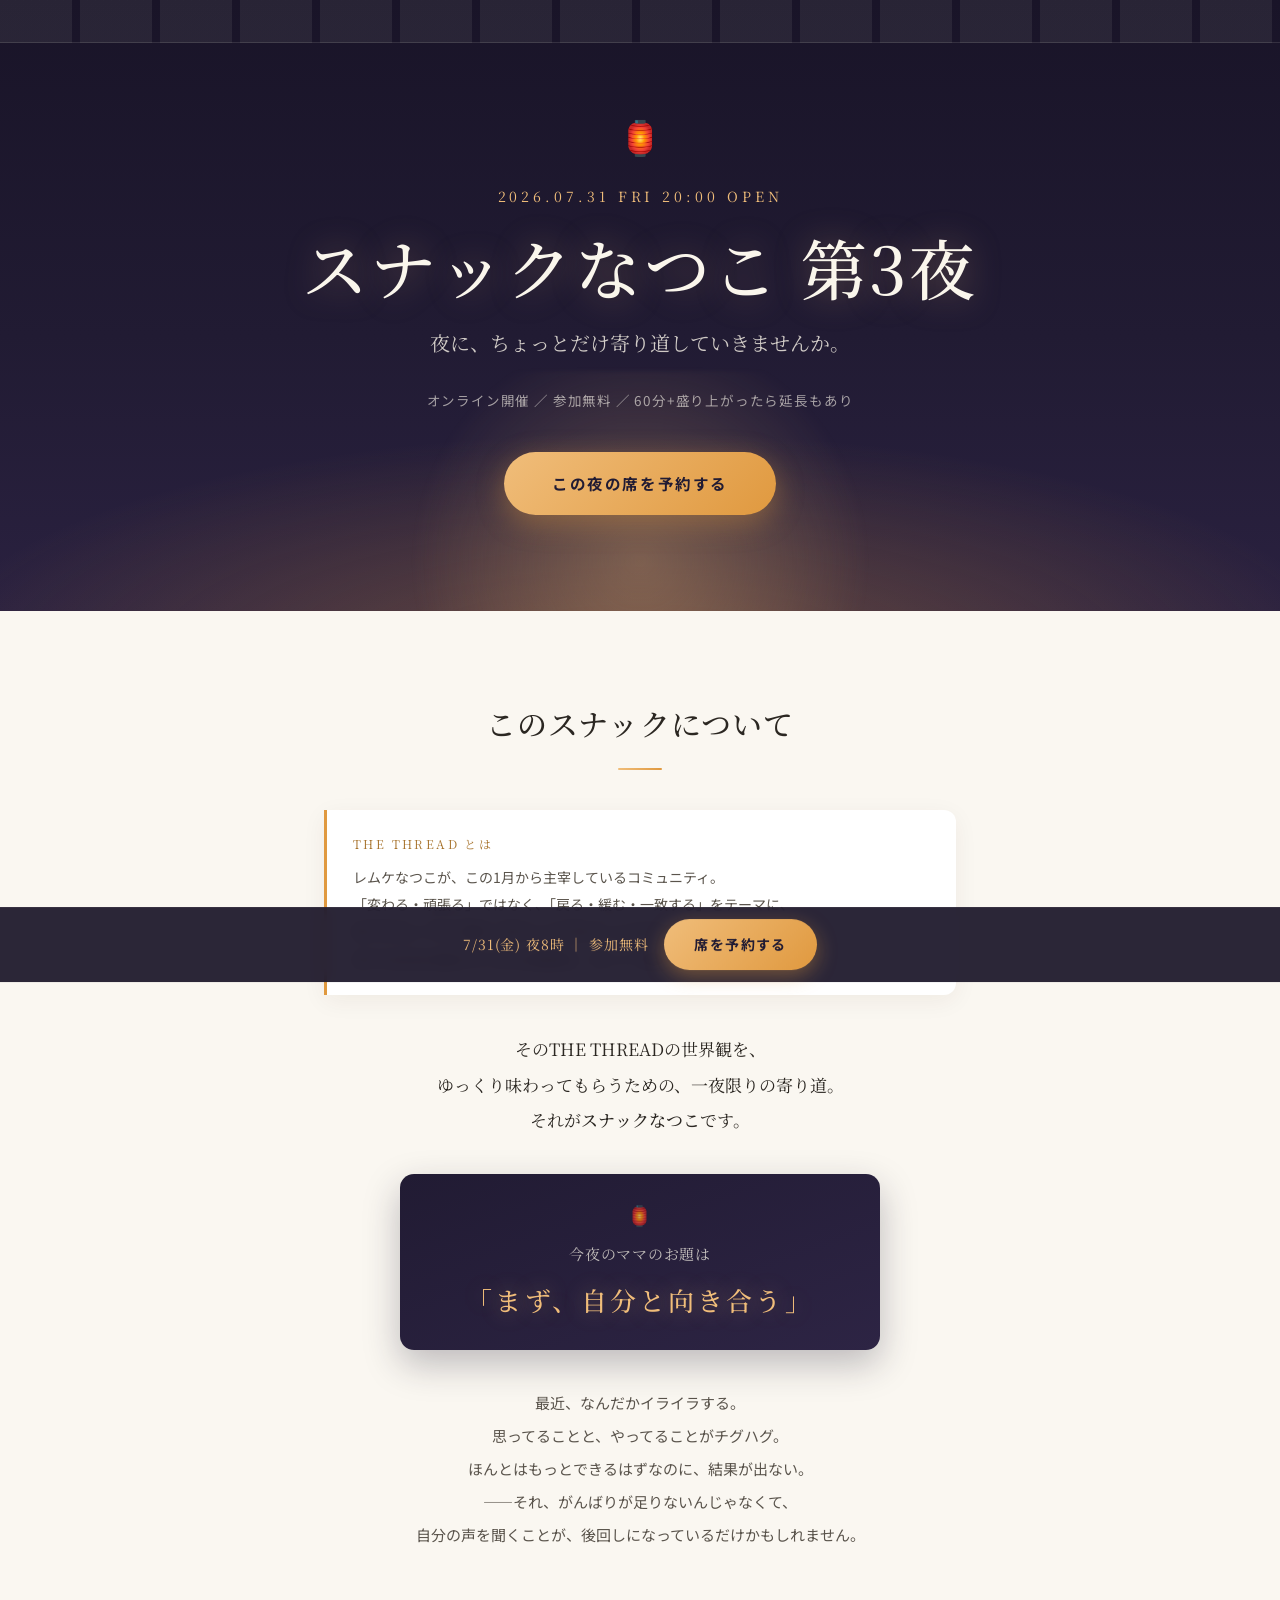
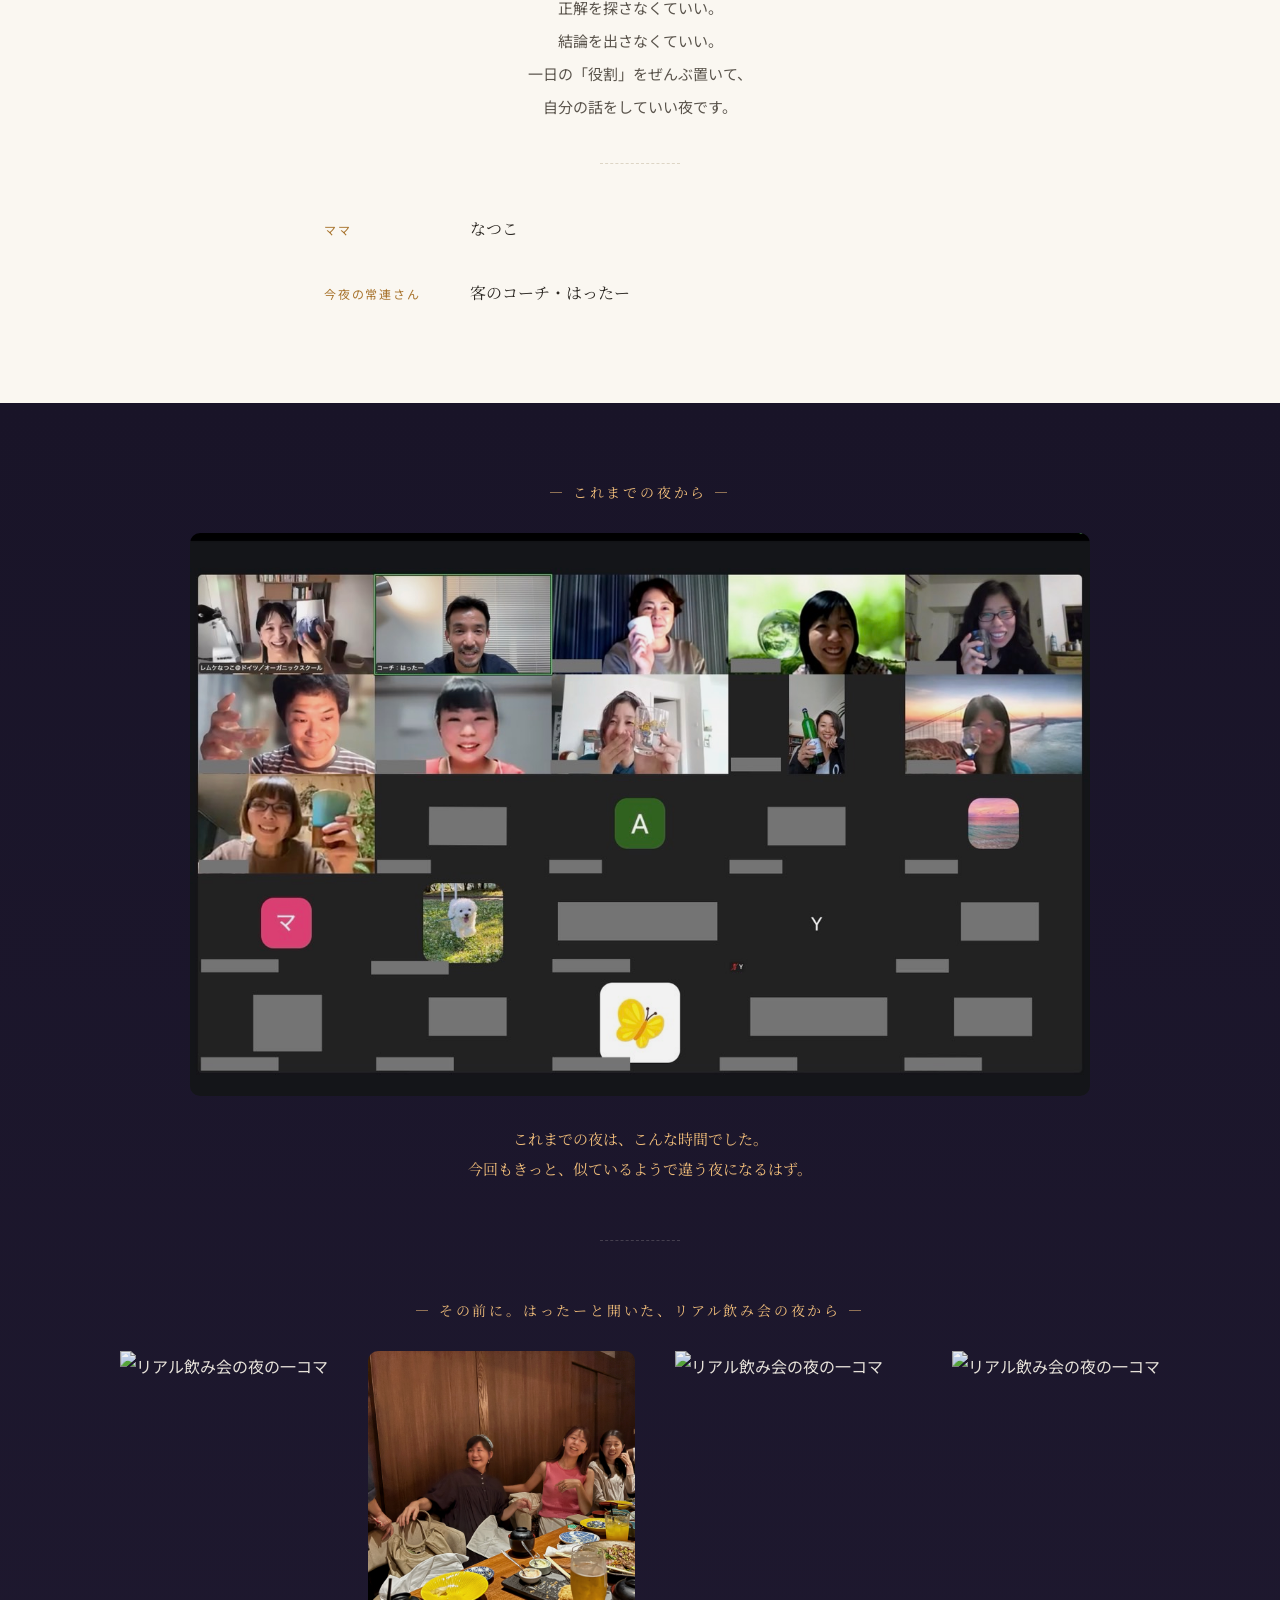
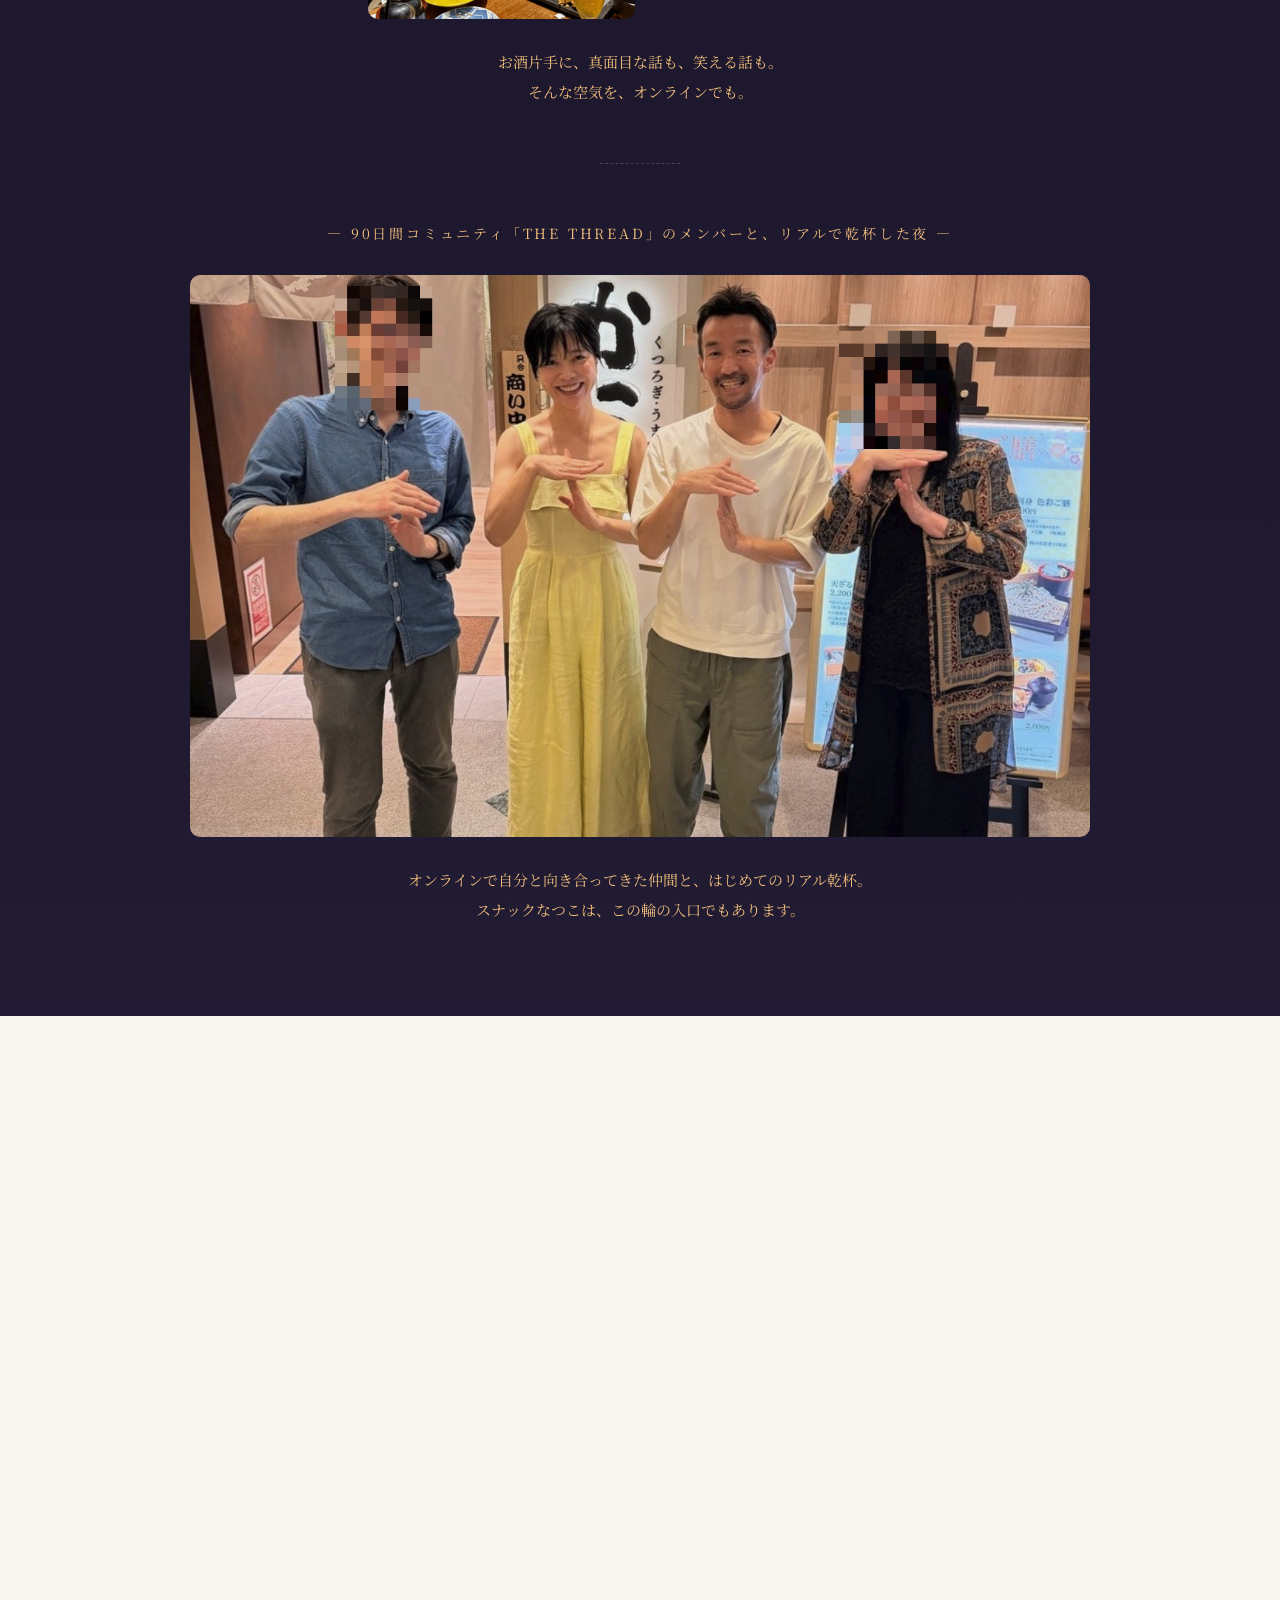
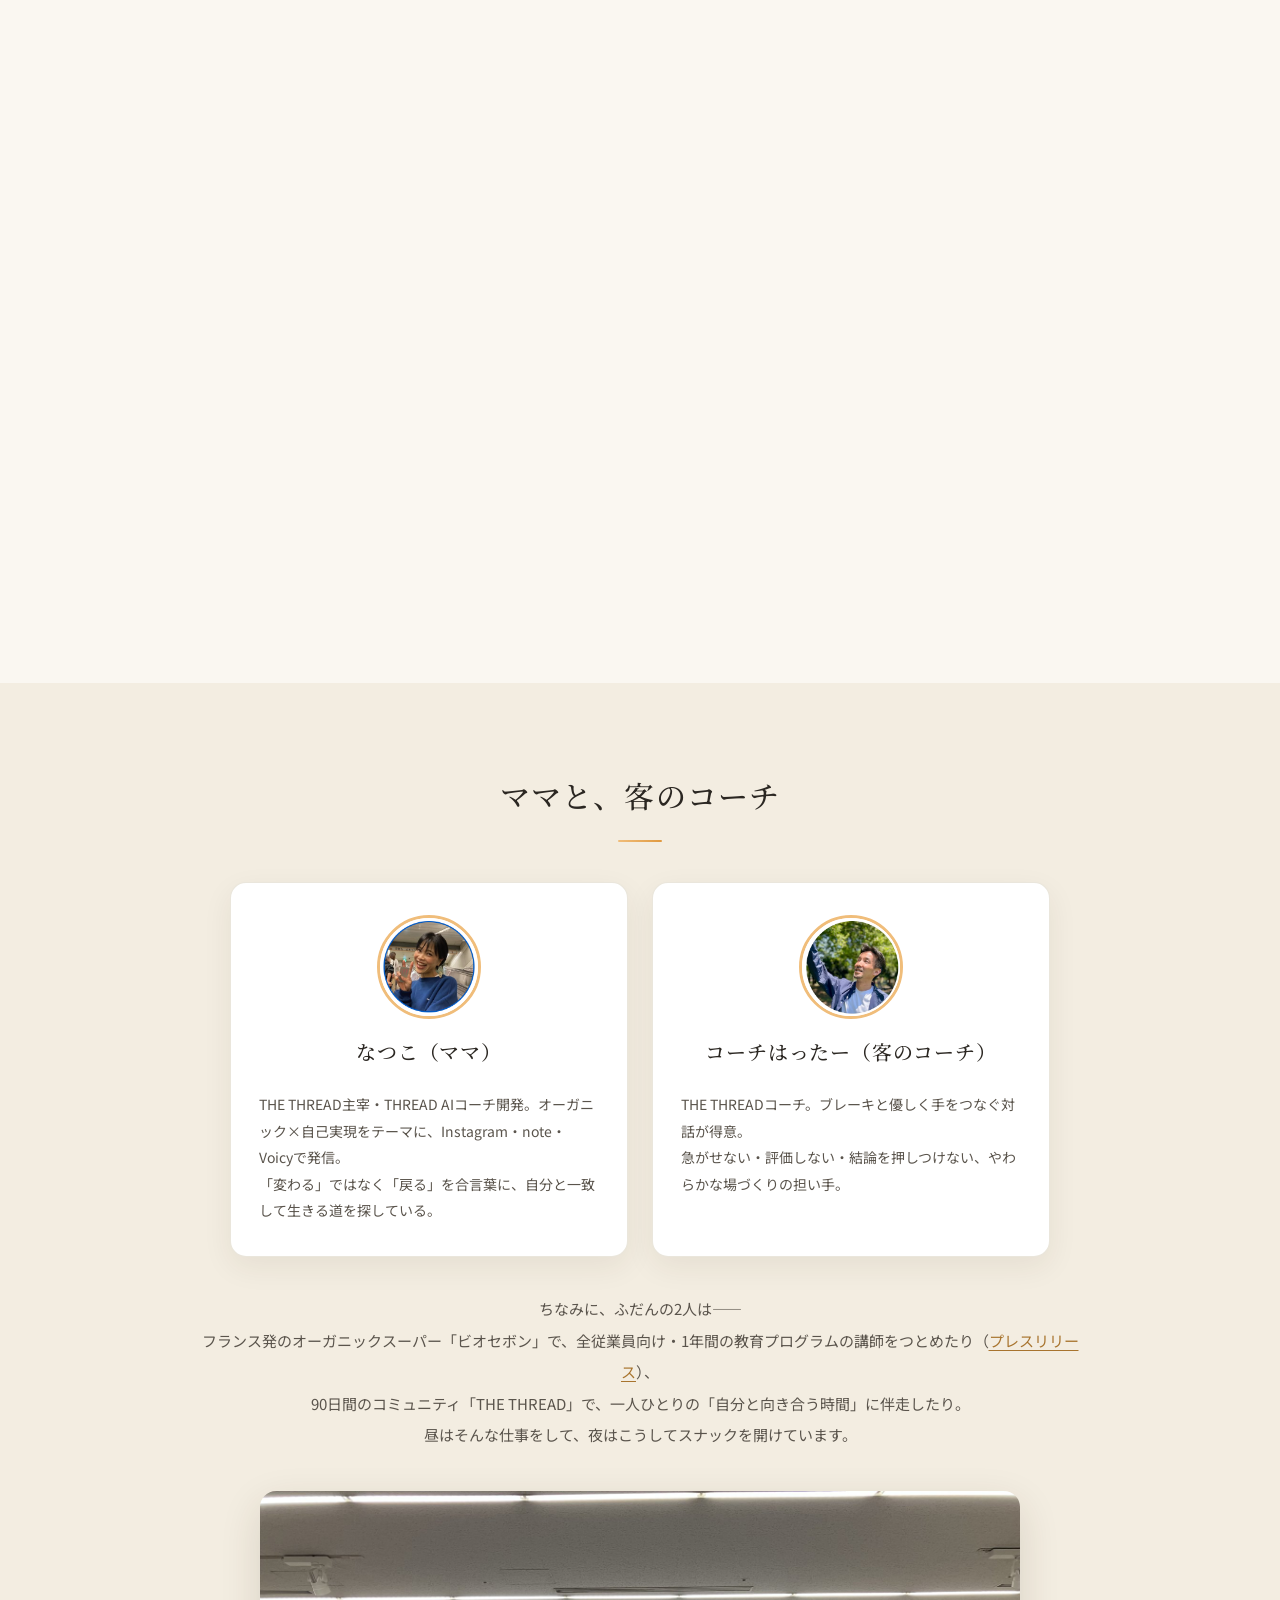
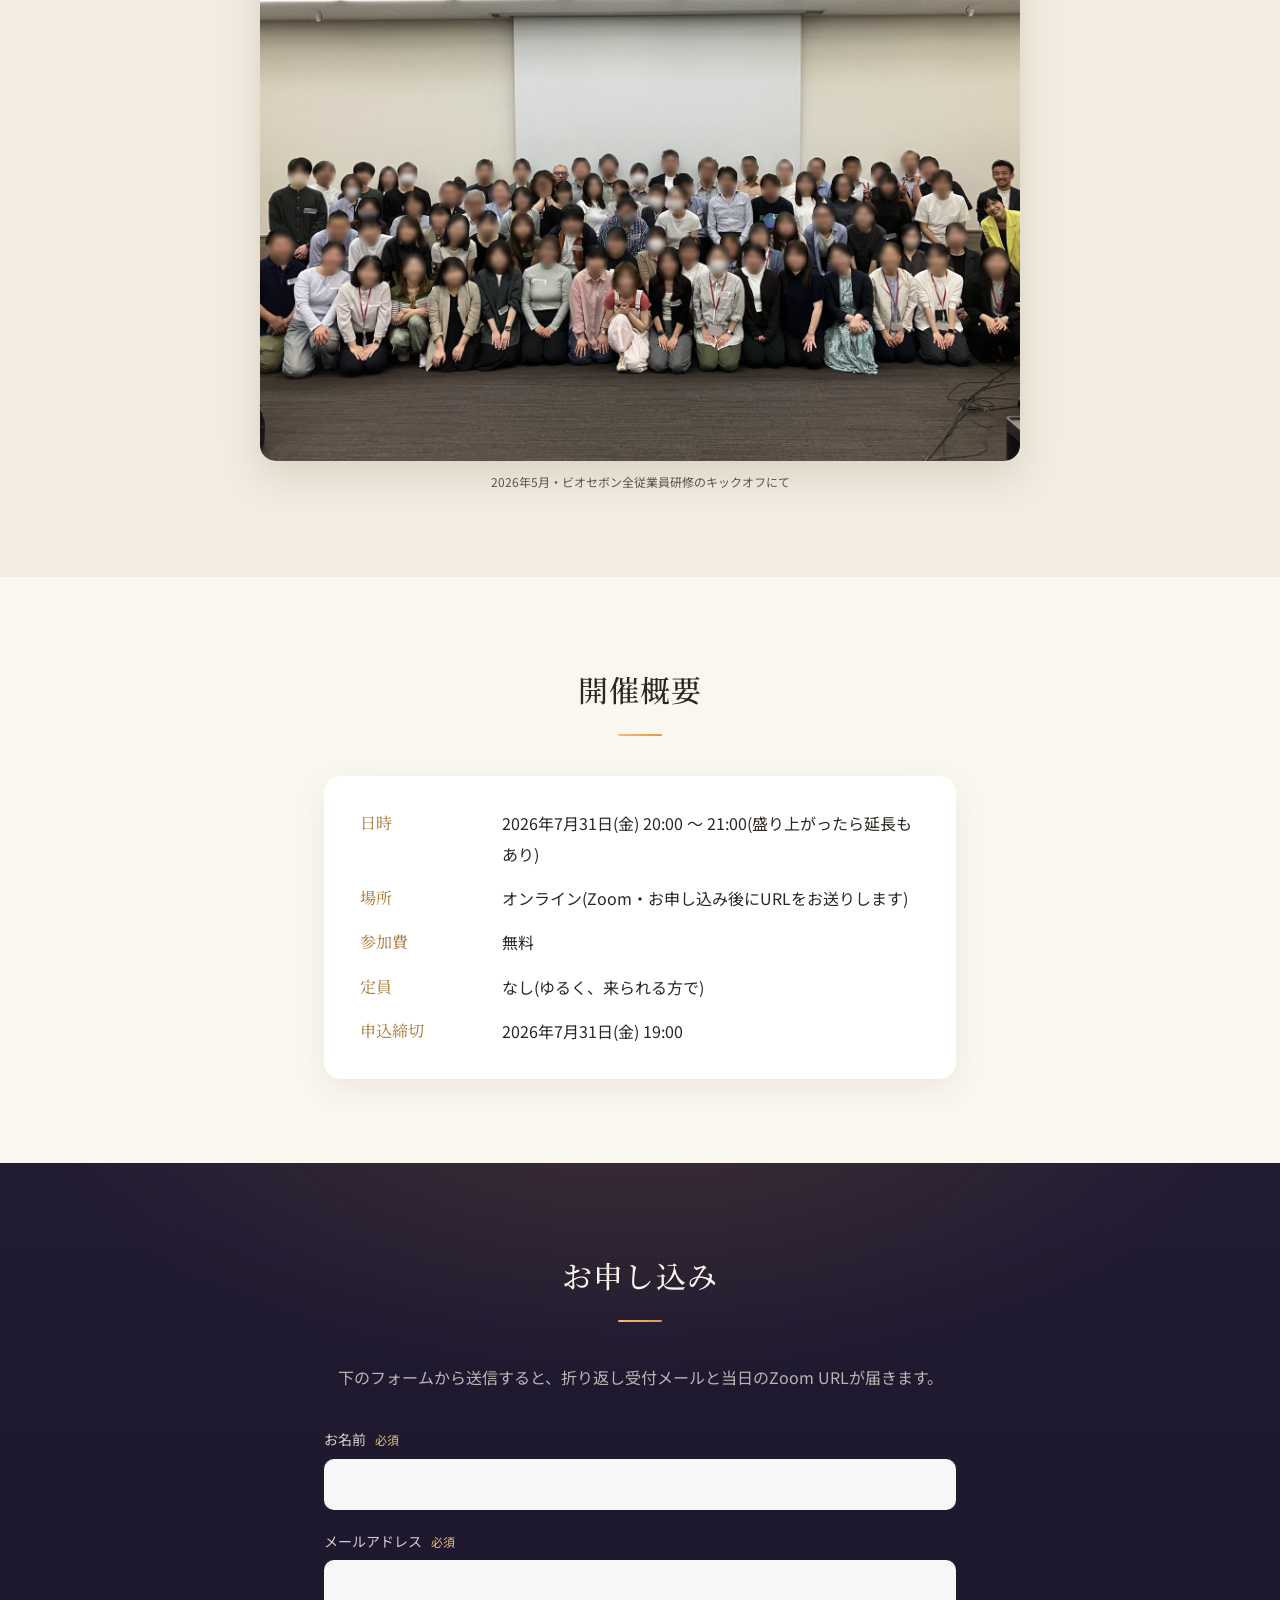
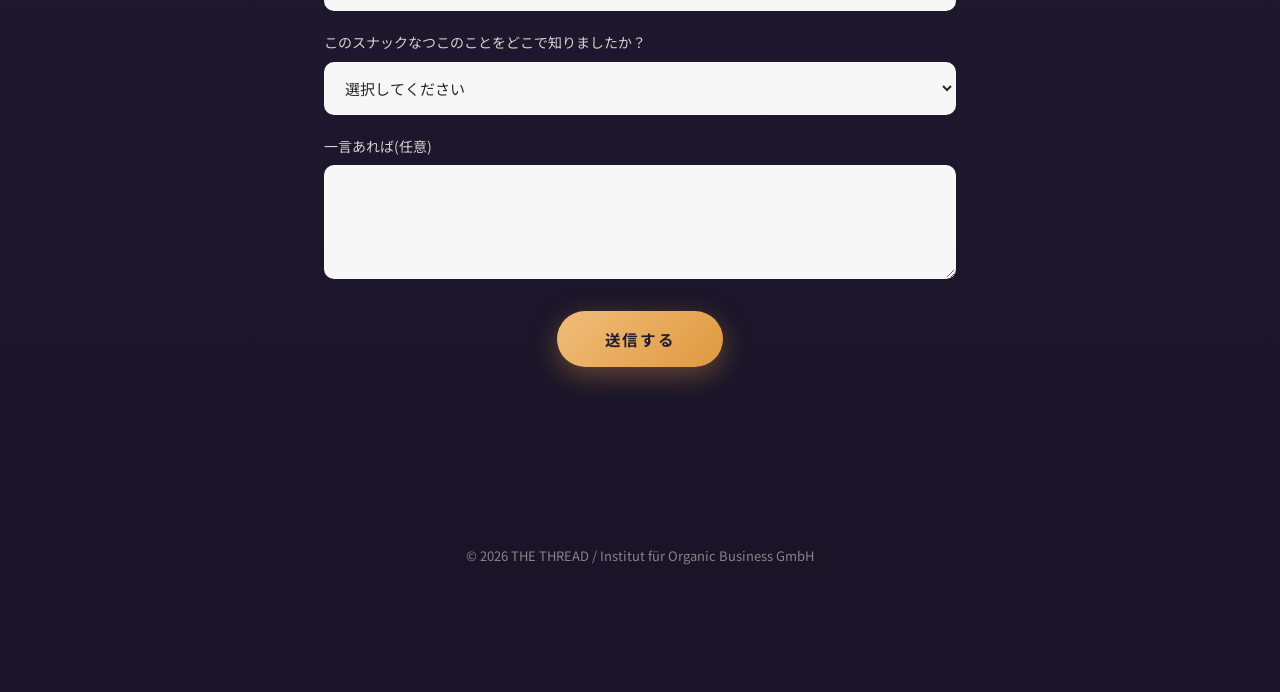
==== index.html @ 76329780 "デザインリニューアル: 夜のスナック世界観（提灯の灯り・のれん・スクロール表示・追従CTA） Co-Authored-By: Claude Fable 5 <noreply@anthropic.com" ====
<!DOCTYPE html>
<html lang="ja">
<head>
<!-- Google tag (gtag.js) -->
<script async src="https://www.googletagmanager.com/gtag/js?id=G-HSTYLBTXWX"></script>
<script>
window.dataLayer = window.dataLayer || [];
function gtag(){dataLayer.push(arguments);}
gtag('js', new Date());
gtag('config', 'G-HSTYLBTXWX');
</script>

<meta charset="UTF-8">
<meta name="viewport" content="width=device-width, initial-scale=1.0">
<title>スナックなつこ 第3夜｜2026年7月31日(金)20:00開催</title>
<meta name="description" content="今夜のお題は「まず、自分と向き合う」。家族や仕事のことばかりで後回しになってきた自分の話を、ゆっくりしていい夜。オンラインの寄り道、2026年7月31日(金)20時〜、参加無料。">
<meta property="og:title" content="スナックなつこ 第3夜｜7/31(金)20:00">
<meta property="og:description" content="THE THREADの世界観をゆっくり味わう、オンラインの夜の寄り道。参加無料。">
<link rel="preconnect" href="https://fonts.googleapis.com">
<link rel="preconnect" href="https://fonts.gstatic.com" crossorigin>
<link href="https://fonts.googleapis.com/css2?family=Noto+Serif+JP:wght@400;500;700&family=Noto+Sans+JP:wght@300;400;500;700&display=swap" rel="stylesheet">
<link rel="stylesheet" href="style.css">
</head>
<body>

<header class="hero">
  <div class="hero-inner">
    <span class="hero-lantern">🏮</span>
    <p class="hero-date">2026.07.31 FRI 20:00 OPEN</p>
    <h1 class="hero-title">スナックなつこ 第3夜</h1>
    <p class="hero-sub">夜に、ちょっとだけ寄り道していきませんか。</p>
    <p class="hero-meta">オンライン開催 ／ 参加無料 ／ 60分+盛り上がったら延長もあり</p>
    <a class="btn-primary" href="#apply">この夜の席を予約する</a>
  </div>
</header>

<section class="section">
  <div class="container narrow">
    <h2>このスナックについて</h2>

    <p class="about-thread">
      <span class="about-thread-label">THE THREAD とは</span>
      レムケなつこが、この1月から主宰しているコミュニティ。<br>
      「変わる・頑張る」ではなく、「戻る・緩む・一致する」をテーマに、<br>
      気づかないうちに張りつめていた力をそっとほどいて、<br>
      ありのままの自分でいられる感覚を、ゆっくり取り戻していく場所です。
    </p>

    <p class="lead">
      そのTHE THREADの世界観を、<br>
      ゆっくり味わってもらうための、一夜限りの寄り道。<br>
      それが<strong>スナックなつこ</strong>です。
    </p>

    <p class="theme-pill">今夜のママのお題は <strong>「まず、自分と向き合う」</strong></p>

    <p class="soft">
      最近、なんだかイライラする。<br>
      思ってることと、やってることがチグハグ。<br>
      ほんとはもっとできるはずなのに、結果が出ない。<br>
      ——それ、がんばりが足りないんじゃなくて、<br>
      自分の声を聞くことが、後回しになっているだけかもしれません。
    </p>

    <p class="soft">
      正解を探さなくていい。<br>
      結論を出さなくていい。<br>
      一日の「役割」をぜんぶ置いて、<br>
      自分の話をしていい夜です。
    </p>

    <hr class="divider">

    <ul class="cast-list">
      <li><span class="role">ママ</span>なつこ</li>
      <li><span class="role">今夜の常連さん</span>客のコーチ・はったー</li>
    </ul>
  </div>
</section>

<section class="section-gallery">
  <div class="gallery-inner">
    <p class="gallery-caption">— これまでの夜から —</p>
    <div class="gallery-grid gallery-grid-featured">
      <figure class="featured"><img src="images/snack1_zoom.jpeg" alt="スナックなつこ これまでの夜の集合ショット" loading="lazy"></figure>
    </div>
    <p class="gallery-note">これまでの夜は、こんな時間でした。<br>今回もきっと、似ているようで違う夜になるはず。</p>

    <hr class="divider divider-soft">

    <p class="gallery-caption">— その前に。はったーと開いた、リアル飲み会の夜から —</p>
    <div class="gallery-grid">
      <figure><img src="images/IMG_9526.jpeg" alt="リアル飲み会の夜の一コマ" loading="lazy"></figure>
      <figure><img src="images/IMG_9530.jpeg" alt="リアル飲み会の夜の一コマ" loading="lazy"></figure>
      <figure><img src="images/IMG_9531.jpeg" alt="リアル飲み会の夜の一コマ" loading="lazy"></figure>
      <figure><img src="images/IMG_9534.jpeg" alt="リアル飲み会の夜の一コマ" loading="lazy"></figure>
    </div>
    <p class="gallery-note">お酒片手に、真面目な話も、笑える話も。<br>そんな空気を、オンラインでも。</p>

    <hr class="divider divider-soft">

    <p class="gallery-caption">— 90日間コミュニティ「THE THREAD」のメンバーと、リアルで乾杯した夜 —</p>
    <div class="gallery-grid gallery-grid-featured">
      <figure class="featured"><img src="images/tt1_kanpai.jpeg" alt="THE THREADメンバーとの乾杯の夜" loading="lazy"></figure>
    </div>
    <p class="gallery-note">オンラインで自分と向き合ってきた仲間と、はじめてのリアル乾杯。<br>スナックなつこは、この輪の入口でもあります。</p>
  </div>
</section>

<section class="section section-alt">
  <div class="container narrow">
    <h2>こんな方へ</h2>
    <ul class="check-list">
      <li>最近、なんだかイライラしてしまう</li>
      <li>思っていることと、やっていることがチグハグな気がする</li>
      <li>ほんとはもっとできるはずなのに、結果が出ない</li>
      <li>家族や仕事のことばかりで、自分のことがずっと後回しになっている</li>
      <li>なつこ・コーチはったーと、一度ゆるく話してみたい</li>
    </ul>
  </div>
</section>

<section class="section">
  <div class="container narrow">
    <h2>当日の流れ</h2>
    <ol class="flow-list">
      <li><span>20:00</span>開店・乾杯(お好きな飲み物でどうぞ)</li>
      <li><span>20:10</span>コーチはったー&なつこの、最近の話</li>
      <li><span>20:25</span>ちいさな問い「最近いちばん、モヤモヤしたのはどんな瞬間ですか?」</li>
      <li><span>20:40</span>カウンター越しのゆるい対話</li>
      <li><span>20:55</span>THE THREADの世界観のこと、少しだけ</li>
      <li><span>21:00</span>閉店(盛り上がったら延長もあり)</li>
    </ol>
    <p class="note">※ カメラ・マイクはオフのままでOK。聞くだけ参加・途中入退室も歓迎です。</p>
  </div>
</section>

<section class="section section-alt">
  <div class="container">
    <h2>ママと、客のコーチ</h2>
    <div class="profile-grid">
      <div class="profile-card">
        <img class="profile-pic" src="profilepics/natsuko.png" alt="レムケなつこ" loading="lazy">
        <h3>なつこ（ママ）</h3>
        <p>THE THREAD主宰・THREAD AIコーチ開発。オーガニック×自己実現をテーマに、Instagram・note・Voicyで発信。<br>「変わる」ではなく「戻る」を合言葉に、自分と一致して生きる道を探している。</p>
      </div>
      <div class="profile-card">
        <img class="profile-pic" src="profilepics/hatter.png" alt="コーチはったー" loading="lazy">
        <h3>コーチはったー（客のコーチ）</h3>
        <p>THE THREADコーチ。ブレーキと優しく手をつなぐ対話が得意。<br>急がせない・評価しない・結論を押しつけない、やわらかな場づくりの担い手。</p>
      </div>
    </div>
    <p class="soft profile-note">
      ちなみに、ふだんの2人は——<br>
      フランス発のオーガニックスーパー「ビオセボン」で、全従業員向け・1年間の教育プログラムの講師をつとめたり（<a href="https://prtimes.jp/main/html/rd/p/000005842.000007505.html" target="_blank" rel="noopener">プレスリリース</a>）、<br>
      90日間のコミュニティ「THE THREAD」で、一人ひとりの「自分と向き合う時間」に伴走したり。<br>
      昼はそんな仕事をして、夜はこうしてスナックを開けています。
    </p>
    <figure class="profile-evidence">
      <img src="images/biosebon_kenshu_2026.jpeg" alt="ビオセボン全従業員研修キックオフの集合写真" loading="lazy">
      <figcaption>2026年5月・ビオセボン全従業員研修のキックオフにて</figcaption>
    </figure>
  </div>
</section>

<section class="section">
  <div class="container narrow">
    <h2>開催概要</h2>
    <dl class="info-list">
      <dt>日時</dt><dd>2026年7月31日(金) 20:00 〜 21:00(盛り上がったら延長もあり)</dd>
      <dt>場所</dt><dd>オンライン(Zoom・お申し込み後にURLをお送りします)</dd>
      <dt>参加費</dt><dd>無料</dd>
      <dt>定員</dt><dd>なし(ゆるく、来られる方で)</dd>
      <dt>申込締切</dt><dd>2026年7月31日(金) 19:00</dd>
    </dl>
  </div>
</section>

<section class="section section-apply" id="apply">
  <div class="container narrow">
    <h2>お申し込み</h2>
    <p class="apply-lead">下のフォームから送信すると、折り返し受付メールと当日のZoom URLが届きます。</p>

    <form id="applyForm" class="apply-form" novalidate>
      <label>
        <span>お名前 <em>必須</em></span>
        <input type="text" name="name" required>
      </label>
      <label>
        <span>メールアドレス <em>必須</em></span>
        <input type="email" name="email" required>
      </label>
      <label>
        <span>このスナックなつこのことをどこで知りましたか？</span>
        <select name="source">
          <option value="">選択してください</option>
          <option>公式LINE</option>
          <option>メール</option>
          <option>Instagram</option>
          <option>Voicy</option>
          <option>note</option>
          <option>メルマガ</option>
          <option>ご紹介</option>
          <option>その他</option>
        </select>
      </label>
      <label>
        <span>一言あれば(任意)</span>
        <textarea name="message" rows="4"></textarea>
      </label>
      <button type="submit" class="btn-primary">送信する</button>
      <p id="formStatus" class="form-status" role="status"></p>
    </form>
  </div>
</section>

<footer class="footer">
  <p>&copy; 2026 THE THREAD / Institut für Organic Business GmbH</p>
</footer>

<div class="sticky-cta" id="stickyCta">
  <span class="sticky-cta-text">7/31(金) 夜8時 ｜ 参加無料</span>
  <a class="btn-primary" href="#apply">席を予約する</a>
</div>

<script src="form.js"></script>
<script src="main.js"></script>
</body>
</html>
---- style.css ----
:root {
  --night: #211b33;
  --night-2: #2d2444;
  --lantern: #e0993f;
  --lantern-soft: #f0bd7a;
  --bg: #faf7f1;
  --bg-alt: #f3ede1;
  --ink: #2b2722;
  --ink-soft: #5a544c;
  --accent: #a8742e;
  --line: #ddd5c5;
  --serif: "Noto Serif JP", serif;
  --sans: "Noto Sans JP", sans-serif;
}

* { box-sizing: border-box; }
html { scroll-behavior: smooth; }
html, body { margin: 0; padding: 0; }
body {
  background: var(--bg);
  color: var(--ink);
  font-family: var(--sans);
  font-size: 16px;
  line-height: 1.9;
  -webkit-font-smoothing: antialiased;
}

h1, h2, h3 { font-family: var(--serif); font-weight: 500; letter-spacing: 0.04em; }
p { margin: 0 0 1em; }
a { color: var(--accent); text-decoration: none; }
img { max-width: 100%; }

.container { max-width: 960px; margin: 0 auto; padding: 0 24px; }
.narrow { max-width: 680px; margin: 0 auto; padding: 0 24px; }

/* ---------- Hero: 夜のスナック ---------- */
.hero {
  position: relative;
  overflow: hidden;
  background:
    radial-gradient(ellipse 90% 60% at 50% 108%, rgba(224, 153, 63, 0.34) 0%, rgba(224, 153, 63, 0) 62%),
    linear-gradient(180deg, #191428 0%, var(--night) 55%, #2a2140 100%);
  color: #f6f1e6;
  padding: 104px 24px 96px;
  text-align: center;
}
/* のれん */
.hero::before {
  content: "";
  position: absolute;
  top: 0; left: 0; right: 0;
  height: 42px;
  background:
    repeating-linear-gradient(90deg,
      rgba(246, 241, 230, 0.07) 0px, rgba(246, 241, 230, 0.07) 72px,
      rgba(246, 241, 230, 0) 72px, rgba(246, 241, 230, 0) 80px);
  border-bottom: 1px solid rgba(246, 241, 230, 0.12);
  pointer-events: none;
}
/* 提灯の灯り */
.hero::after {
  content: "";
  position: absolute;
  left: 50%;
  bottom: -140px;
  width: 560px;
  height: 380px;
  transform: translateX(-50%);
  background: radial-gradient(circle, rgba(240, 189, 122, 0.30) 0%, rgba(240, 189, 122, 0) 68%);
  filter: blur(2px);
  animation: lantern-breathe 5.5s ease-in-out infinite;
  pointer-events: none;
}
@keyframes lantern-breathe {
  0%, 100% { opacity: 0.75; transform: translateX(-50%) scale(1); }
  50% { opacity: 1; transform: translateX(-50%) scale(1.06); }
}
.hero-inner { max-width: 720px; margin: 0 auto; position: relative; z-index: 1; }
.hero-lantern {
  font-size: 34px;
  margin: 0 0 14px;
  display: inline-block;
  animation: lantern-sway 4.5s ease-in-out infinite;
  transform-origin: top center;
}
@keyframes lantern-sway {
  0%, 100% { transform: rotate(-3deg); }
  50% { transform: rotate(3deg); }
}
.hero-date {
  font-family: var(--serif);
  letter-spacing: 0.28em;
  color: var(--lantern-soft);
  margin-bottom: 18px;
  font-size: 14px;
}
.hero-title {
  font-size: clamp(42px, 7vw, 66px);
  margin: 0 0 18px;
  line-height: 1.2;
  color: #faf6ec;
  text-shadow: 0 0 34px rgba(240, 189, 122, 0.35);
}
.hero-sub {
  font-family: var(--serif);
  font-size: clamp(16px, 2.2vw, 20px);
  color: rgba(246, 241, 230, 0.82);
  margin-bottom: 26px;
}
.hero-meta {
  font-size: 13.5px;
  letter-spacing: 0.06em;
  color: rgba(246, 241, 230, 0.62);
  margin-bottom: 38px;
}

/* ---------- Buttons ---------- */
.btn-primary {
  display: inline-block;
  background: linear-gradient(135deg, var(--lantern-soft) 0%, var(--lantern) 100%);
  color: #211b33;
  font-weight: 700;
  padding: 17px 48px;
  border-radius: 999px;
  font-size: 15.5px;
  letter-spacing: 0.1em;
  border: none;
  cursor: pointer;
  transition: transform .25s ease, box-shadow .25s ease;
  font-family: var(--sans);
  box-shadow: 0 8px 28px rgba(224, 153, 63, 0.38);
}
.btn-primary:hover {
  transform: translateY(-2px);
  box-shadow: 0 12px 34px rgba(224, 153, 63, 0.5);
}

/* ---------- Sections ---------- */
.section { padding: 84px 0; }
.section-alt { background: var(--bg-alt); }
.section h2 {
  font-size: clamp(24px, 3.5vw, 30px);
  text-align: center;
  margin: 0 0 40px;
  position: relative;
  padding-bottom: 18px;
}
.section h2::after {
  content: "";
  display: block;
  width: 44px;
  height: 2px;
  border-radius: 2px;
  background: linear-gradient(90deg, var(--lantern-soft), var(--lantern));
  margin: 18px auto 0;
  position: absolute;
  bottom: 0; left: 50%;
  transform: translateX(-50%);
}

/* スクロールで現れる */
.reveal { opacity: 0; transform: translateY(26px); transition: opacity .9s ease, transform .9s ease; }
.reveal.in-view { opacity: 1; transform: none; }
@media (prefers-reduced-motion: reduce) {
  .reveal { opacity: 1; transform: none; transition: none; }
  .hero::after, .hero-lantern { animation: none; }
}

/* ---------- About ---------- */
.about-thread {
  background: #fff;
  border-left: 3px solid var(--lantern);
  padding: 22px 26px;
  margin: 0 0 36px;
  font-size: 14px;
  color: var(--ink-soft);
  line-height: 1.95;
  border-radius: 0 12px 12px 0;
  box-shadow: 0 6px 24px rgba(60, 40, 20, 0.06);
}
.about-thread-label {
  display: block;
  font-family: var(--serif);
  font-size: 12px;
  letter-spacing: 0.2em;
  color: var(--accent);
  margin-bottom: 8px;
}
.lead strong { color: var(--ink); font-weight: 500; }
.lead {
  font-family: var(--serif);
  font-size: 17px;
  text-align: center;
  line-height: 2.1;
  margin: 0 0 36px;
}

/* お題 = 木の看板風 */
.theme-pill {
  text-align: center;
  font-family: var(--serif);
  font-size: 15px;
  color: rgba(246, 241, 230, 0.75);
  margin: 0 auto 36px;
  letter-spacing: 0.05em;
  background: linear-gradient(160deg, var(--night) 0%, var(--night-2) 100%);
  max-width: 480px;
  padding: 22px 28px 26px;
  border-radius: 14px;
  box-shadow: 0 14px 36px rgba(33, 27, 51, 0.28);
  position: relative;
}
.theme-pill::before {
  content: "🏮";
  display: block;
  font-size: 20px;
  margin-bottom: 6px;
}
.theme-pill strong {
  display: block;
  color: var(--lantern-soft);
  font-weight: 500;
  font-size: clamp(20px, 3.4vw, 26px);
  margin-top: 6px;
  letter-spacing: 0.12em;
  text-shadow: 0 0 22px rgba(240, 189, 122, 0.4);
}
.soft {
  text-align: center;
  color: var(--ink-soft);
  line-height: 2.2;
  margin: 0 0 40px;
  font-size: 15px;
}
.divider {
  border: 0;
  border-top: 1px dashed var(--line);
  max-width: 80px;
  margin: 40px auto;
}
.cast-list {
  list-style: none;
  padding: 0;
  margin: 0;
  display: flex;
  flex-direction: column;
  gap: 14px;
}
.cast-list li {
  display: flex;
  align-items: baseline;
  gap: 16px;
  padding: 10px 0;
  font-family: var(--serif);
  font-size: 16px;
}
.cast-list .role {
  flex-shrink: 0;
  min-width: 130px;
  font-size: 12px;
  letter-spacing: 0.15em;
  color: var(--accent);
  font-family: var(--sans);
}
@media (max-width: 560px) {
  .cast-list li { flex-direction: column; gap: 2px; }
  .cast-list .role { min-width: 0; }
}

/* ---------- Lists ---------- */
.check-list { list-style: none; padding: 0; max-width: 620px; margin: 0 auto; }
.check-list li {
  padding: 14px 0 14px 40px;
  border-bottom: 1px dashed var(--line);
  position: relative;
}
.check-list li::before {
  content: "✓";
  position: absolute;
  left: 4px;
  top: 12px;
  width: 24px;
  height: 24px;
  line-height: 24px;
  text-align: center;
  border-radius: 50%;
  font-size: 13px;
  color: #fff;
  background: linear-gradient(135deg, var(--lantern-soft), var(--lantern));
}

/* 当日の流れ = タイムライン */
.flow-list { list-style: none; padding: 0 0 0 8px; counter-reset: flow; position: relative; }
.flow-list::before {
  content: "";
  position: absolute;
  left: 41px;
  top: 12px;
  bottom: 12px;
  width: 1px;
  background: var(--line);
}
.flow-list li {
  display: flex;
  gap: 20px;
  padding: 14px 0;
  position: relative;
}
.flow-list li span {
  font-family: var(--serif);
  color: var(--accent);
  min-width: 62px;
  font-weight: 500;
  position: relative;
}
.flow-list li span::after {
  content: "";
  position: absolute;
  right: -13px;
  top: 12px;
  width: 9px;
  height: 9px;
  border-radius: 50%;
  background: var(--lantern);
  box-shadow: 0 0 0 4px rgba(224, 153, 63, 0.18);
}
.note { font-size: 13px; color: var(--ink-soft); margin-top: 16px; }

/* ---------- Profile ---------- */
.profile-grid {
  display: grid;
  grid-template-columns: 1fr 1fr;
  gap: 24px;
  max-width: 820px;
  margin: 0 auto;
}
.profile-card {
  background: #fff;
  padding: 32px 28px;
  border: 1px solid rgba(221, 213, 197, 0.6);
  border-radius: 16px;
  text-align: center;
  box-shadow: 0 10px 30px rgba(60, 40, 20, 0.07);
  transition: transform .3s ease, box-shadow .3s ease;
}
.profile-card:hover {
  transform: translateY(-4px);
  box-shadow: 0 16px 40px rgba(60, 40, 20, 0.12);
}
.profile-pic {
  width: 104px;
  height: 104px;
  border-radius: 50%;
  object-fit: cover;
  margin: 0 auto 14px;
  display: block;
  border: 3px solid var(--lantern-soft);
}
.profile-card h3 { margin-top: 0; font-size: 20px; text-align: center; }
.profile-card p { text-align: left; }
.profile-card p { font-size: 14px; color: var(--ink-soft); margin: 0; }
@media (max-width: 640px) { .profile-grid { grid-template-columns: 1fr; } }

.profile-note { margin-top: 36px; text-align: center; line-height: 2.1; }
.profile-note a { color: var(--accent); text-decoration: underline; text-underline-offset: 3px; }
.profile-evidence { max-width: 760px; margin: 28px auto 0; }
.profile-evidence img {
  width: 100%;
  border-radius: 16px;
  display: block;
  box-shadow: 0 14px 40px rgba(60, 40, 20, 0.14);
}
.profile-evidence figcaption { font-size: 12px; color: var(--ink-soft); text-align: center; margin-top: 10px; }

/* ---------- Info ---------- */
.info-list {
  display: grid;
  grid-template-columns: 120px 1fr;
  gap: 14px 22px;
  margin: 0;
  background: #fff;
  border-radius: 16px;
  padding: 32px 36px;
  box-shadow: 0 10px 30px rgba(60, 40, 20, 0.07);
}
.info-list dt { font-family: var(--serif); color: var(--accent); }
.info-list dd { margin: 0; }
@media (max-width: 640px) {
  .info-list { grid-template-columns: 1fr; gap: 2px 0; padding: 26px 22px; }
  .info-list dd { margin-bottom: 14px; }
}

/* ---------- Form ---------- */
.section-apply {
  background:
    radial-gradient(ellipse 80% 55% at 50% -10%, rgba(224, 153, 63, 0.16) 0%, rgba(224, 153, 63, 0) 60%),
    linear-gradient(180deg, var(--night) 0%, #191428 100%);
  color: #f6f1e6;
}
.section-apply h2 { color: #faf6ec; }
.apply-lead { text-align: center; color: rgba(246, 241, 230, 0.72); margin-bottom: 34px; }
.apply-form { display: flex; flex-direction: column; gap: 18px; }
.apply-form label { display: flex; flex-direction: column; gap: 6px; font-size: 14px; color: rgba(246, 241, 230, 0.85); }
.apply-form label span em { color: var(--lantern-soft); font-style: normal; font-size: 12px; margin-left: 6px; }
.apply-form input,
.apply-form select,
.apply-form textarea {
  padding: 14px 16px;
  border: 1px solid rgba(246, 241, 230, 0.18);
  border-radius: 10px;
  background: rgba(255, 255, 255, 0.97);
  font-family: var(--sans);
  font-size: 15px;
  color: var(--ink);
  transition: border-color .2s, box-shadow .2s;
}
.apply-form input:focus,
.apply-form select:focus,
.apply-form textarea:focus {
  outline: none;
  border-color: var(--lantern);
  box-shadow: 0 0 0 3px rgba(224, 153, 63, 0.3);
}
.apply-form button { margin-top: 14px; align-self: center; }
.form-status { text-align: center; min-height: 1.2em; font-size: 14px; }
.form-status.ok { color: #9fd89f; }
.form-status.err { color: #f0a08e; }

/* ---------- Gallery ---------- */
.section-gallery {
  padding: 76px 24px;
  background: linear-gradient(180deg, #191428 0%, var(--night) 100%);
  color: #f2ede4;
  text-align: center;
}
.gallery-inner { max-width: 1100px; margin: 0 auto; }
.gallery-caption {
  font-family: var(--serif);
  letter-spacing: 0.2em;
  color: var(--lantern-soft);
  margin: 0 0 28px;
  font-size: 14px;
}
.gallery-grid {
  display: grid;
  grid-template-columns: repeat(4, 1fr);
  gap: 10px;
}
.gallery-grid figure { margin: 0; aspect-ratio: 1 / 1; overflow: hidden; border-radius: 10px; }
.gallery-grid-featured { display: block; margin: 0 auto 18px; max-width: 900px; }
.gallery-grid-featured figure.featured { width: 100%; aspect-ratio: 16 / 10; margin: 0; }
.gallery-grid-featured figure.featured img { object-position: center; }
.gallery-grid img {
  width: 100%;
  height: 100%;
  object-fit: cover;
  filter: saturate(0.95) brightness(0.95);
  transition: transform .6s ease, filter .3s ease;
}
.gallery-grid figure:hover img { transform: scale(1.05); filter: saturate(1.05) brightness(1); }
.gallery-note {
  font-family: var(--serif);
  color: var(--lantern-soft);
  margin-top: 28px;
  font-size: 15px;
  line-height: 2;
}
.divider-soft { border-top-color: rgba(246, 241, 230, 0.18); margin: 56px auto; }
@media (max-width: 720px) {
  .gallery-grid { grid-template-columns: repeat(2, 1fr); }
}

/* ---------- 追従CTA ---------- */
.sticky-cta {
  position: fixed;
  left: 0; right: 0; bottom: 0;
  z-index: 50;
  display: flex;
  align-items: center;
  justify-content: center;
  gap: 16px;
  padding: 12px 16px calc(12px + env(safe-area-inset-bottom));
  background: rgba(25, 20, 40, 0.92);
  backdrop-filter: blur(8px);
  transform: translateY(110%);
  transition: transform .4s ease;
}
.sticky-cta.show { transform: translateY(0); }
.sticky-cta-text {
  font-family: var(--serif);
  color: var(--lantern-soft);
  font-size: 14px;
  letter-spacing: 0.06em;
  white-space: nowrap;
}
.sticky-cta .btn-primary {
  padding: 12px 30px;
  font-size: 14px;
  box-shadow: 0 6px 20px rgba(224, 153, 63, 0.4);
}
@media (max-width: 480px) {
  .sticky-cta-text { font-size: 12.5px; }
  .sticky-cta .btn-primary { padding: 11px 22px; font-size: 13px; }
}

/* ---------- Thanks page ---------- */
.thanks-wrap {
  min-height: 90vh;
  display: flex;
  align-items: center;
  justify-content: center;
  padding: 80px 24px;
  background:
    radial-gradient(ellipse 80% 55% at 50% 110%, rgba(224, 153, 63, 0.2) 0%, rgba(224, 153, 63, 0) 60%),
    linear-gradient(180deg, #191428 0%, var(--night) 100%);
}
.thanks-card {
  max-width: 560px;
  background: var(--bg);
  padding: 64px 40px;
  border-radius: 18px;
  border: none;
  text-align: center;
  box-shadow: 0 30px 80px rgba(10, 6, 20, 0.5);
}
.thanks-eyebrow {
  font-family: var(--serif);
  letter-spacing: 0.3em;
  color: var(--accent);
  font-size: 13px;
  margin: 0 0 20px;
}
.thanks-title {
  font-family: var(--serif);
  font-size: clamp(26px, 5vw, 34px);
  line-height: 1.5;
  margin: 0 0 32px;
  font-weight: 500;
}
.thanks-divider {
  width: 40px;
  height: 2px;
  border-radius: 2px;
  background: linear-gradient(90deg, var(--lantern-soft), var(--lantern));
  margin: 0 auto 32px;
}
.thanks-lead {
  font-size: 15px;
  line-height: 2;
  margin: 0 0 36px;
}
.thanks-lead strong { color: var(--accent); font-weight: 500; }
.thanks-event {
  background: var(--bg-alt);
  padding: 24px 20px;
  border-radius: 12px;
  margin: 0 0 32px;
}
.thanks-event-label {
  font-family: var(--sans);
  font-size: 12px;
  letter-spacing: 0.2em;
  color: var(--accent);
  margin: 0 0 8px;
}
.thanks-event-date {
  font-family: var(--serif);
  font-size: 20px;
  margin: 0 0 6px;
  color: var(--ink);
}
.thanks-event-sub {
  font-size: 13px;
  color: var(--ink-soft);
  margin: 0;
  line-height: 1.8;
}
.thanks-zoom {
  background: var(--night);
  color: #f2ede4;
  padding: 28px 24px;
  border-radius: 12px;
  margin: 0 0 28px;
}
.thanks-zoom .thanks-event-label {
  color: var(--lantern-soft);
}
.thanks-zoom-line {
  margin: 12px 0 18px;
}
.thanks-zoom-line a {
  display: inline-block;
  background: linear-gradient(135deg, var(--lantern-soft), var(--lantern));
  color: #211b33;
  font-weight: 700;
  padding: 12px 32px;
  border-radius: 999px;
  font-size: 14px;
  letter-spacing: 0.08em;
  font-family: var(--sans);
  text-decoration: none;
  transition: opacity .2s;
}
.thanks-zoom-line a:hover { opacity: 0.88; }
.thanks-zoom-detail {
  font-family: var(--serif);
  font-size: 14px;
  line-height: 2;
  margin: 0 0 14px;
  color: #f2ede4;
}
.thanks-zoom-detail strong {
  color: #fff;
  letter-spacing: 0.08em;
  font-weight: 500;
}
.thanks-zoom-tip {
  font-size: 12px;
  color: #b3a48c;
  margin: 0;
  line-height: 1.8;
}
.thanks-note {
  font-size: 12px;
  color: var(--ink-soft);
  margin: 0 0 36px;
  line-height: 1.9;
}

/* ---------- Footer ---------- */
.footer {
  padding: 44px 24px 110px;
  text-align: center;
  font-size: 13px;
  color: rgba(246, 241, 230, 0.5);
  background: #191428;
  border-top: none;
}
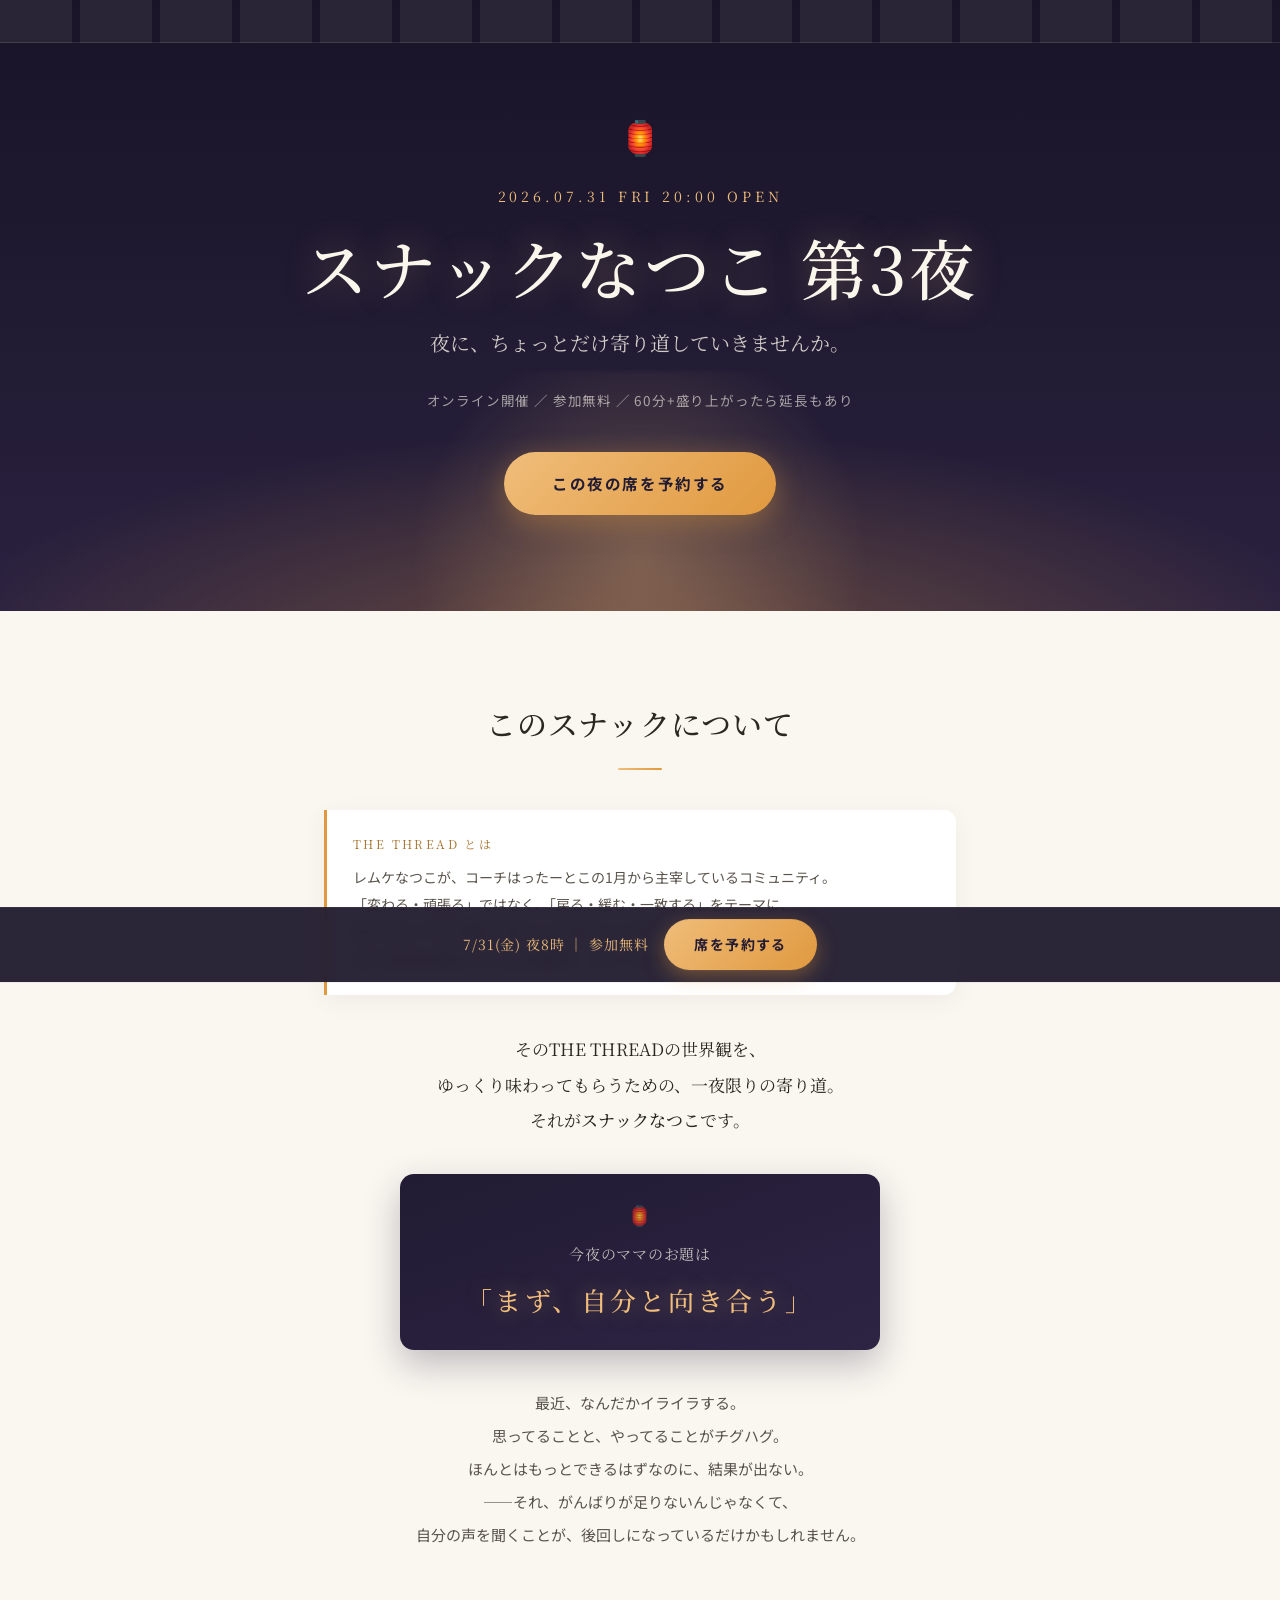
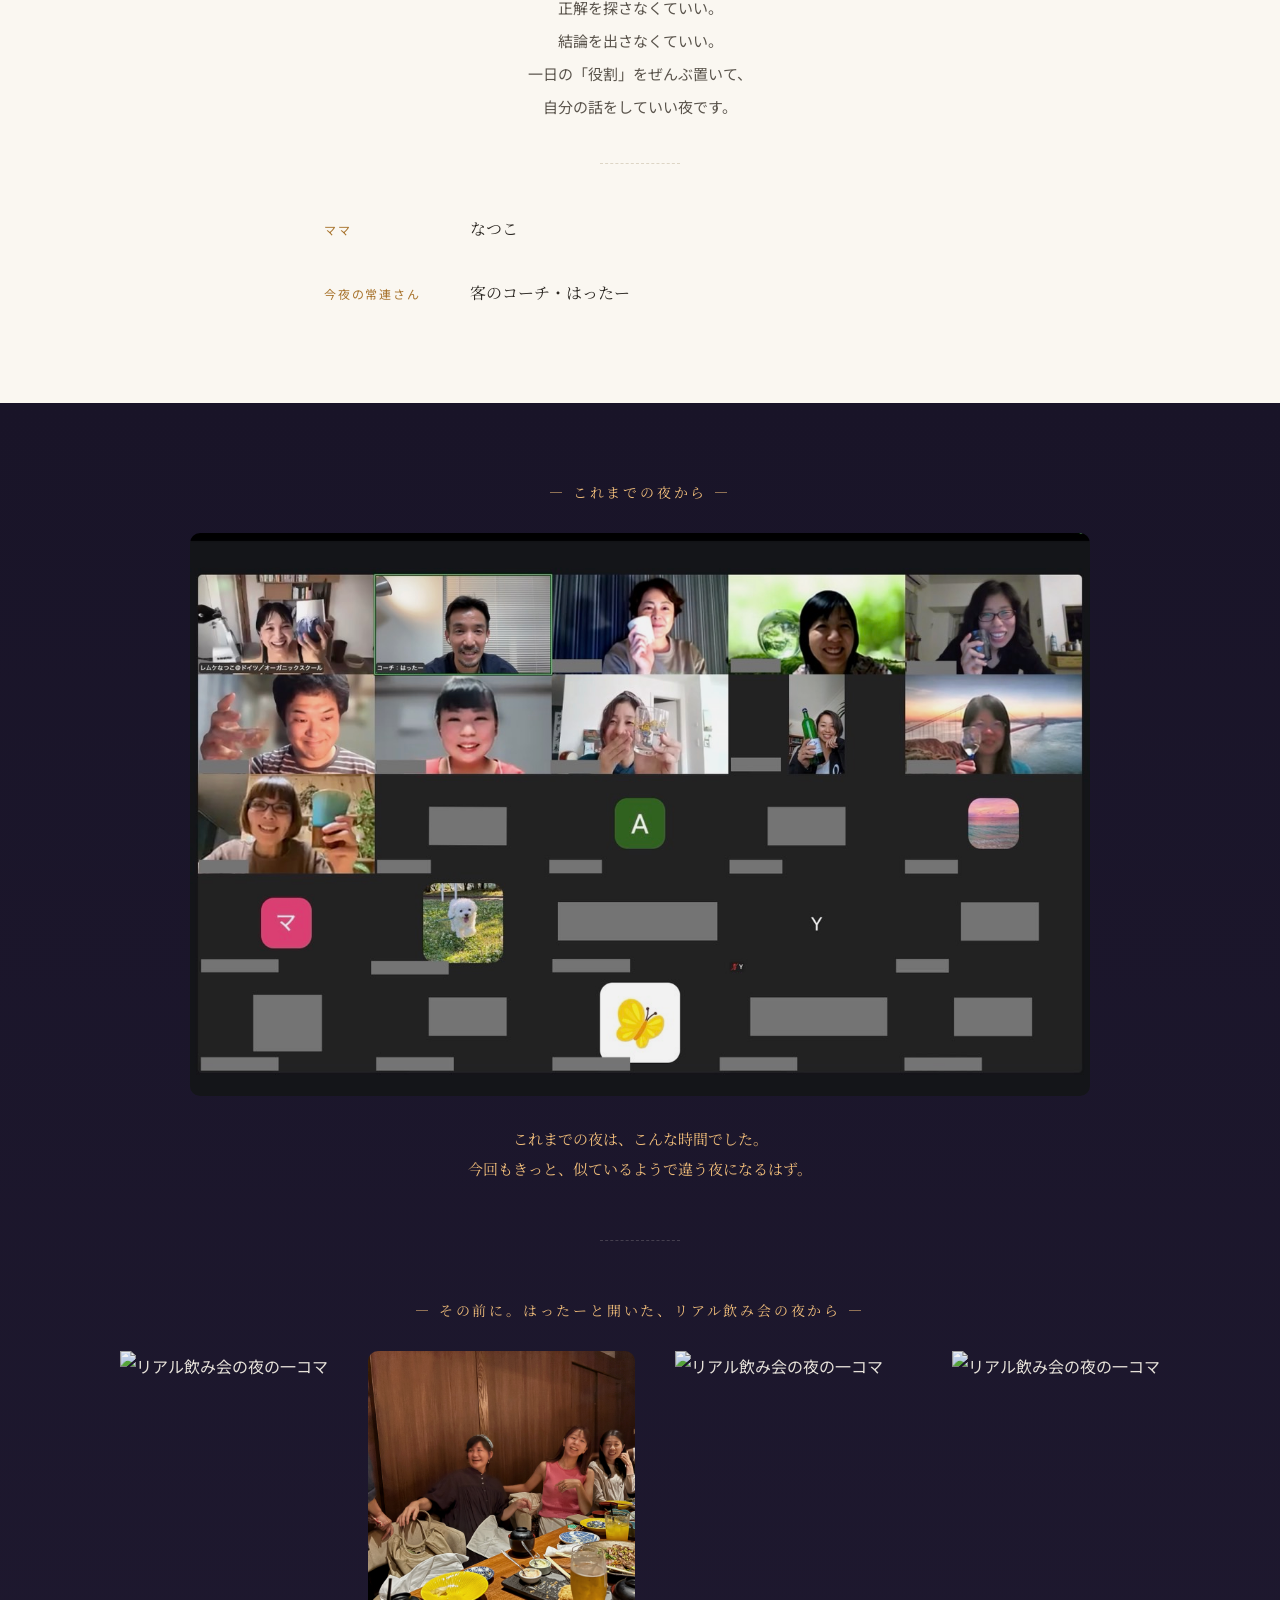
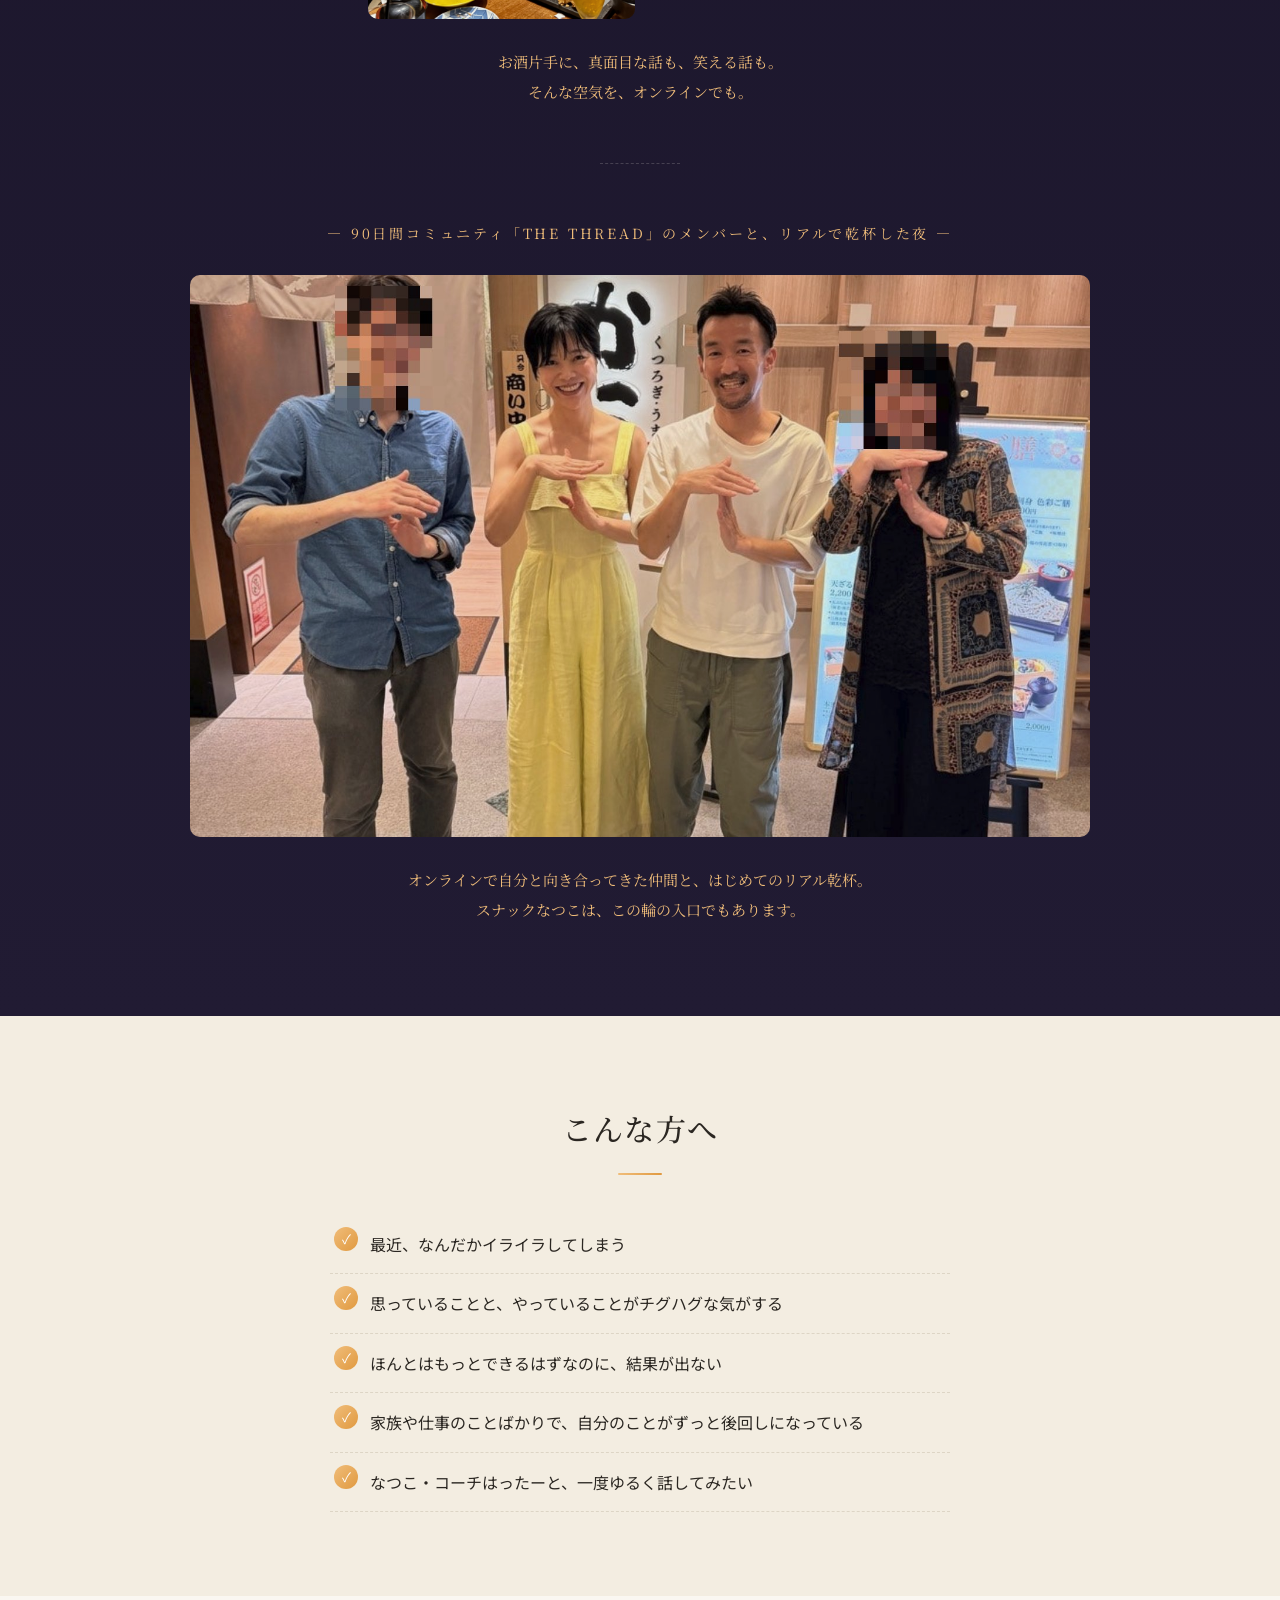
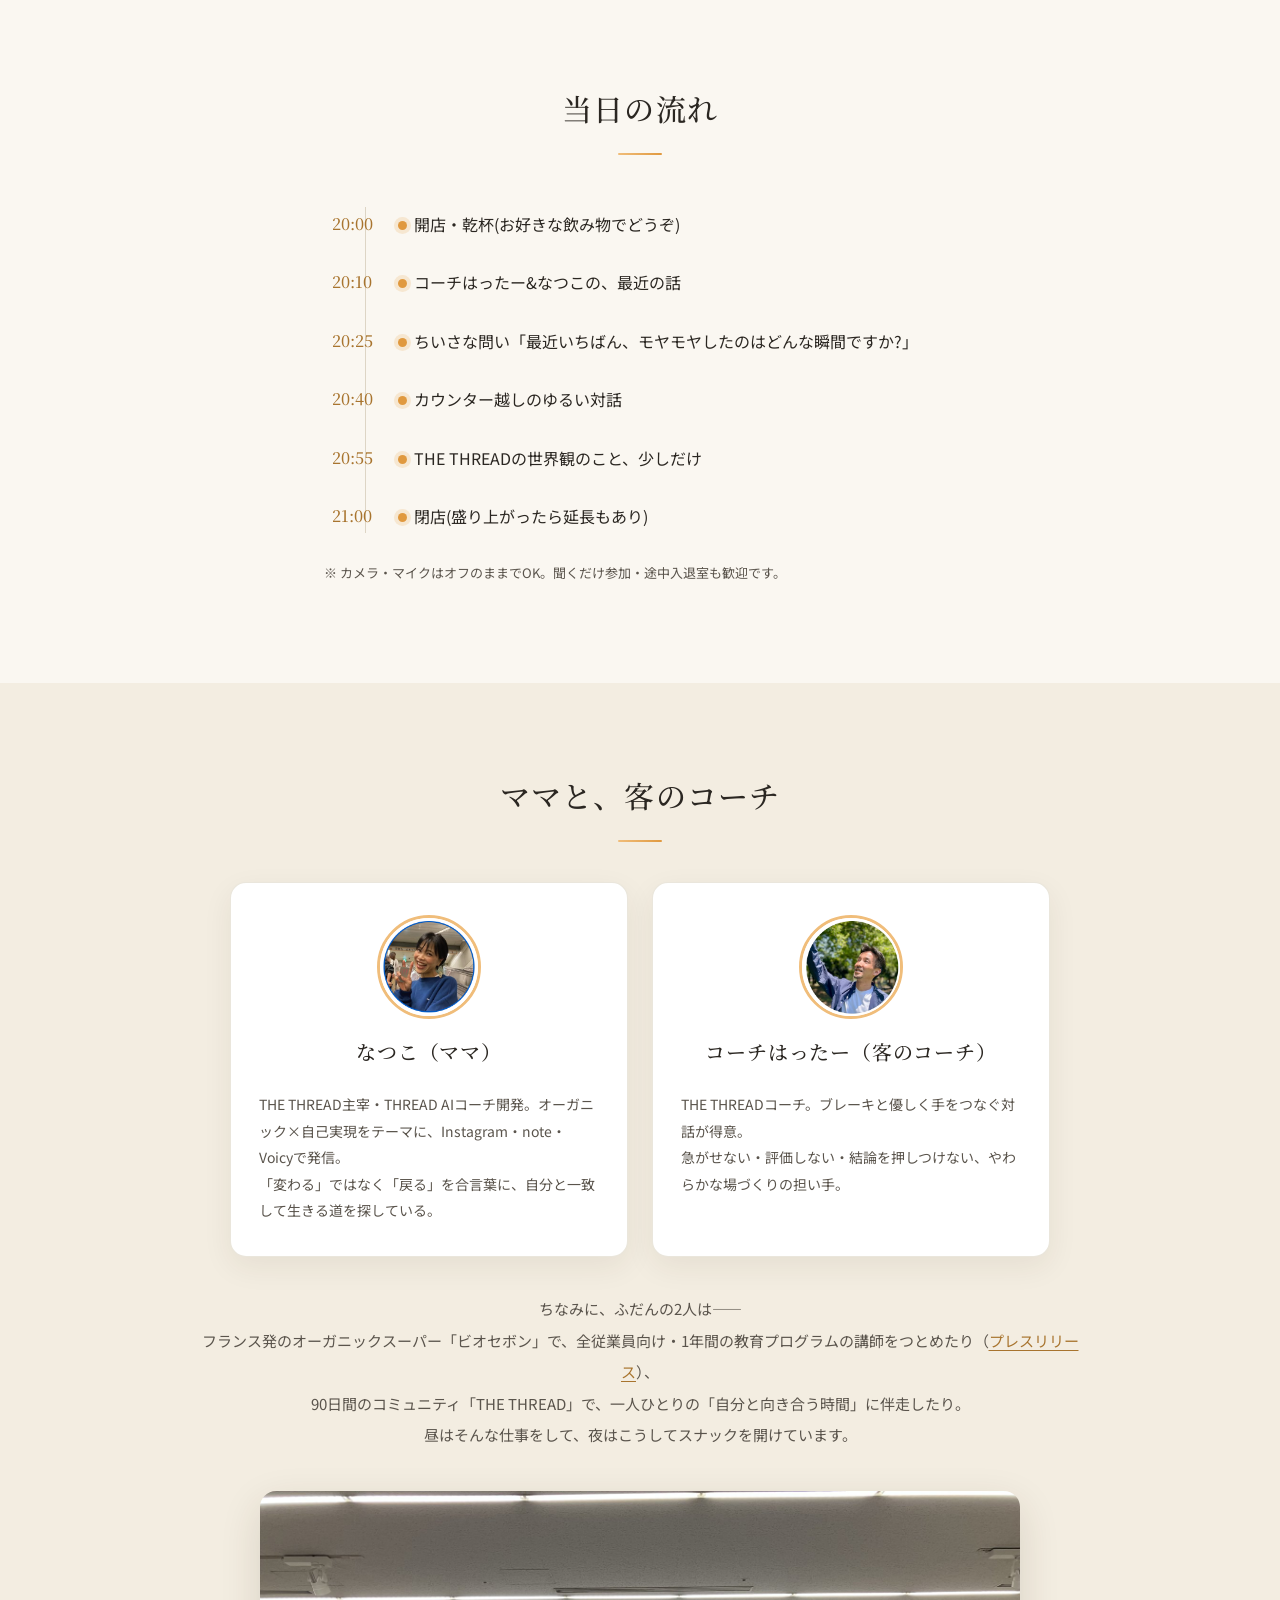
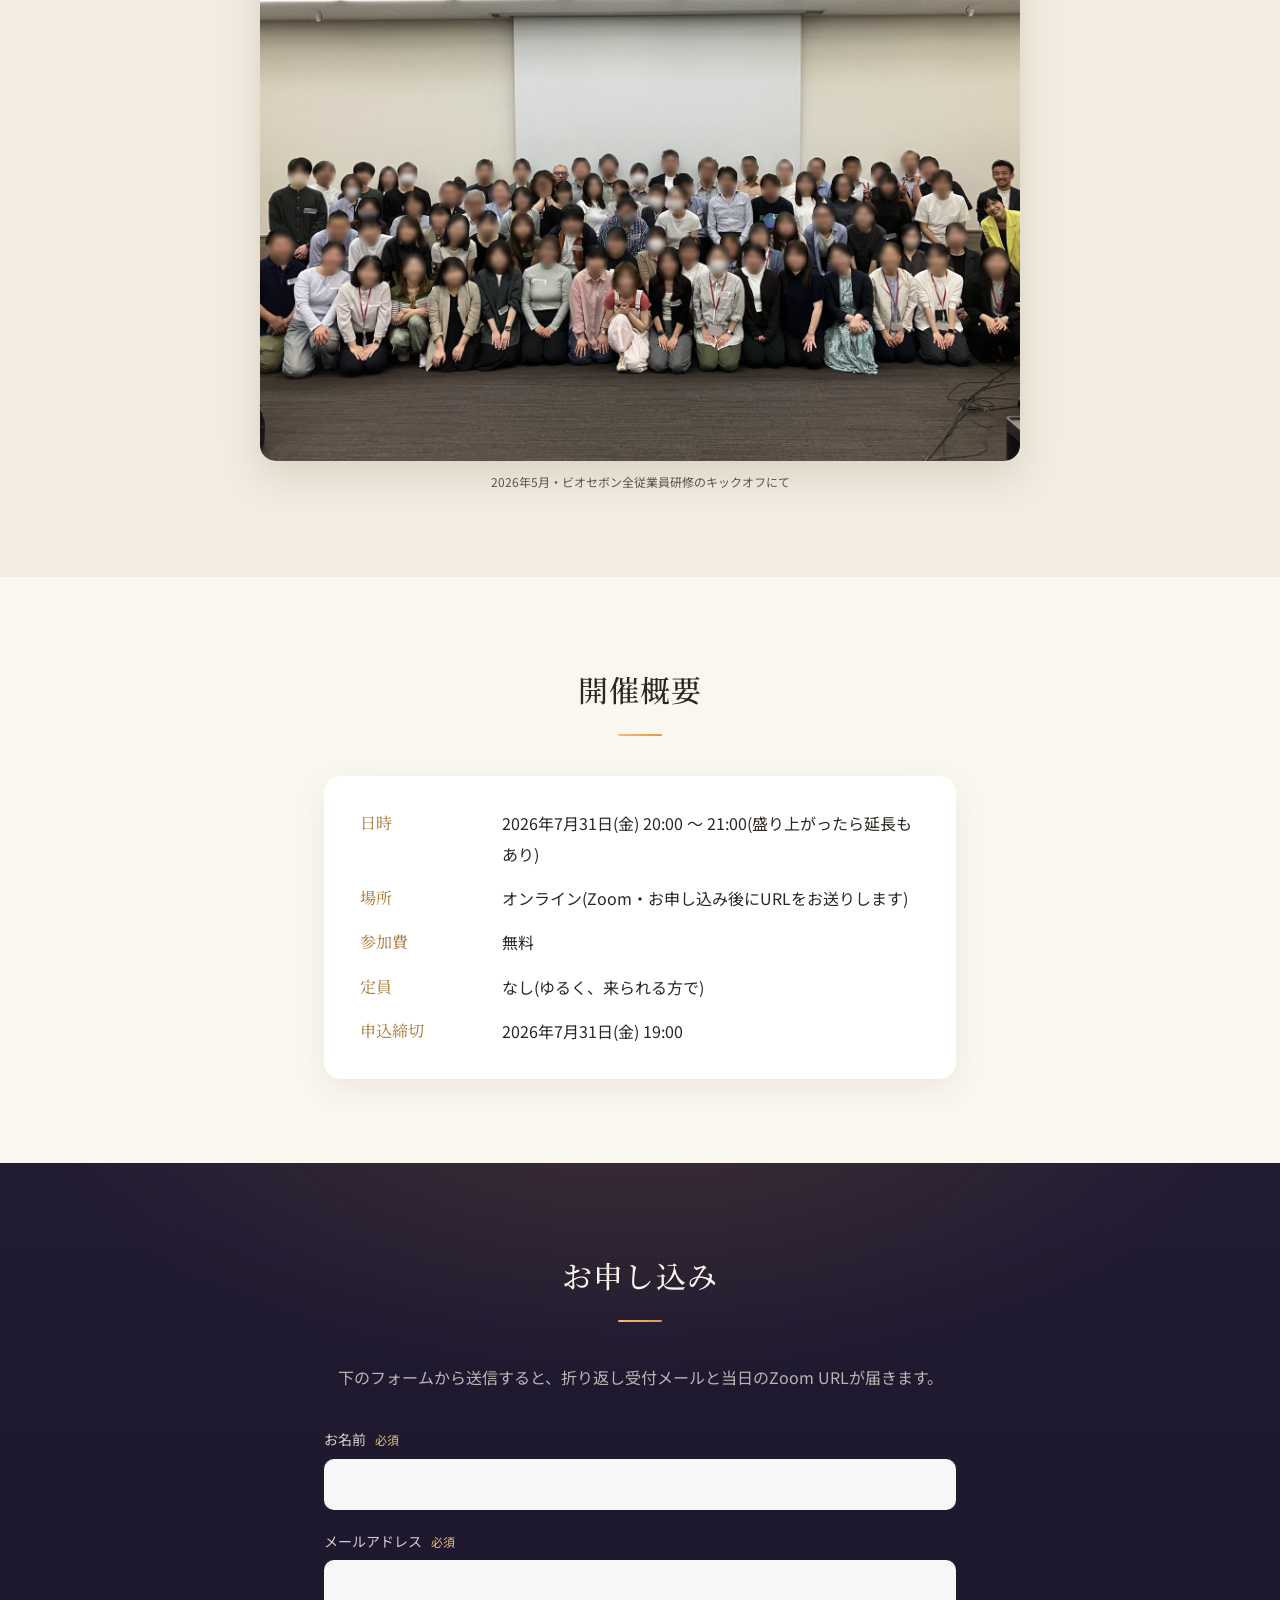
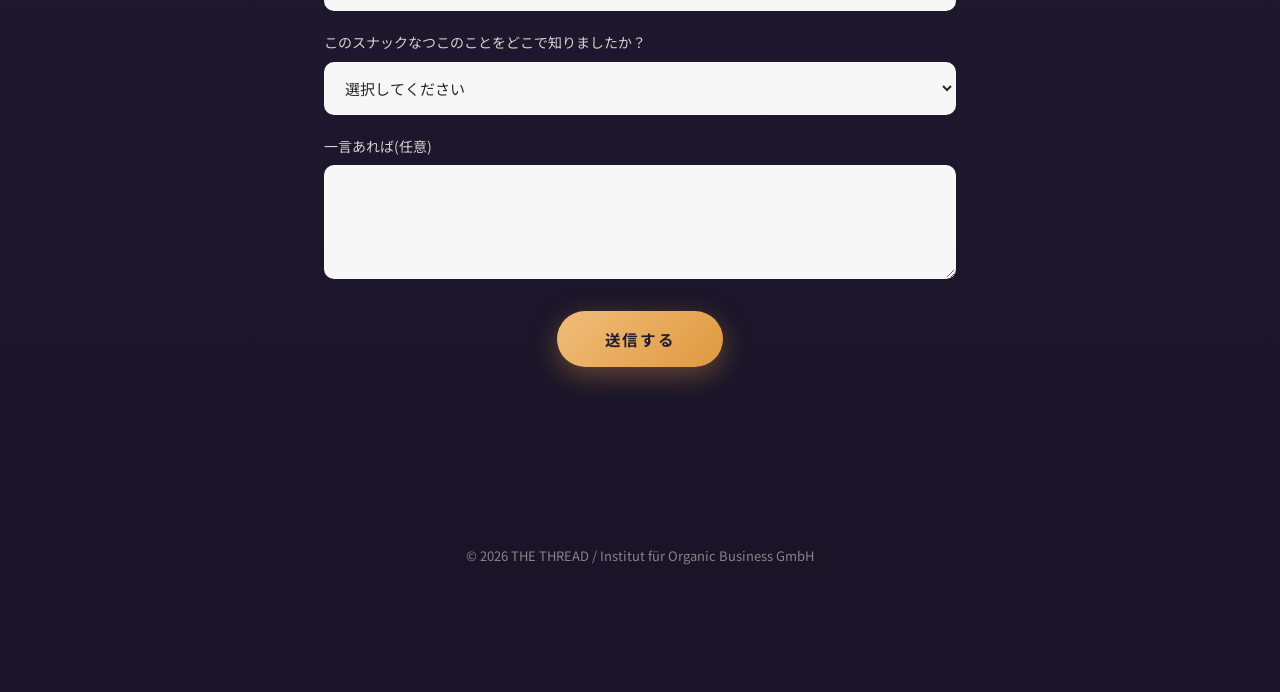
==== commit 9839f796: "THE THREAD説明文: コーチはったーとの共同主宰に修正 Co-Authored-By: Claude Fable 5 <noreply@anthropic.com>" ====
--- a/index.html
+++ b/index.html
@@ -40,7 +40,7 @@
 
     <p class="about-thread">
       <span class="about-thread-label">THE THREAD とは</span>
-      レムケなつこが、この1月から主宰しているコミュニティ。<br>
+      レムケなつこが、コーチはったーとこの1月から主宰しているコミュニティ。<br>
       「変わる・頑張る」ではなく、「戻る・緩む・一致する」をテーマに、<br>
       気づかないうちに張りつめていた力をそっとほどいて、<br>
       ありのままの自分でいられる感覚を、ゆっくり取り戻していく場所です。
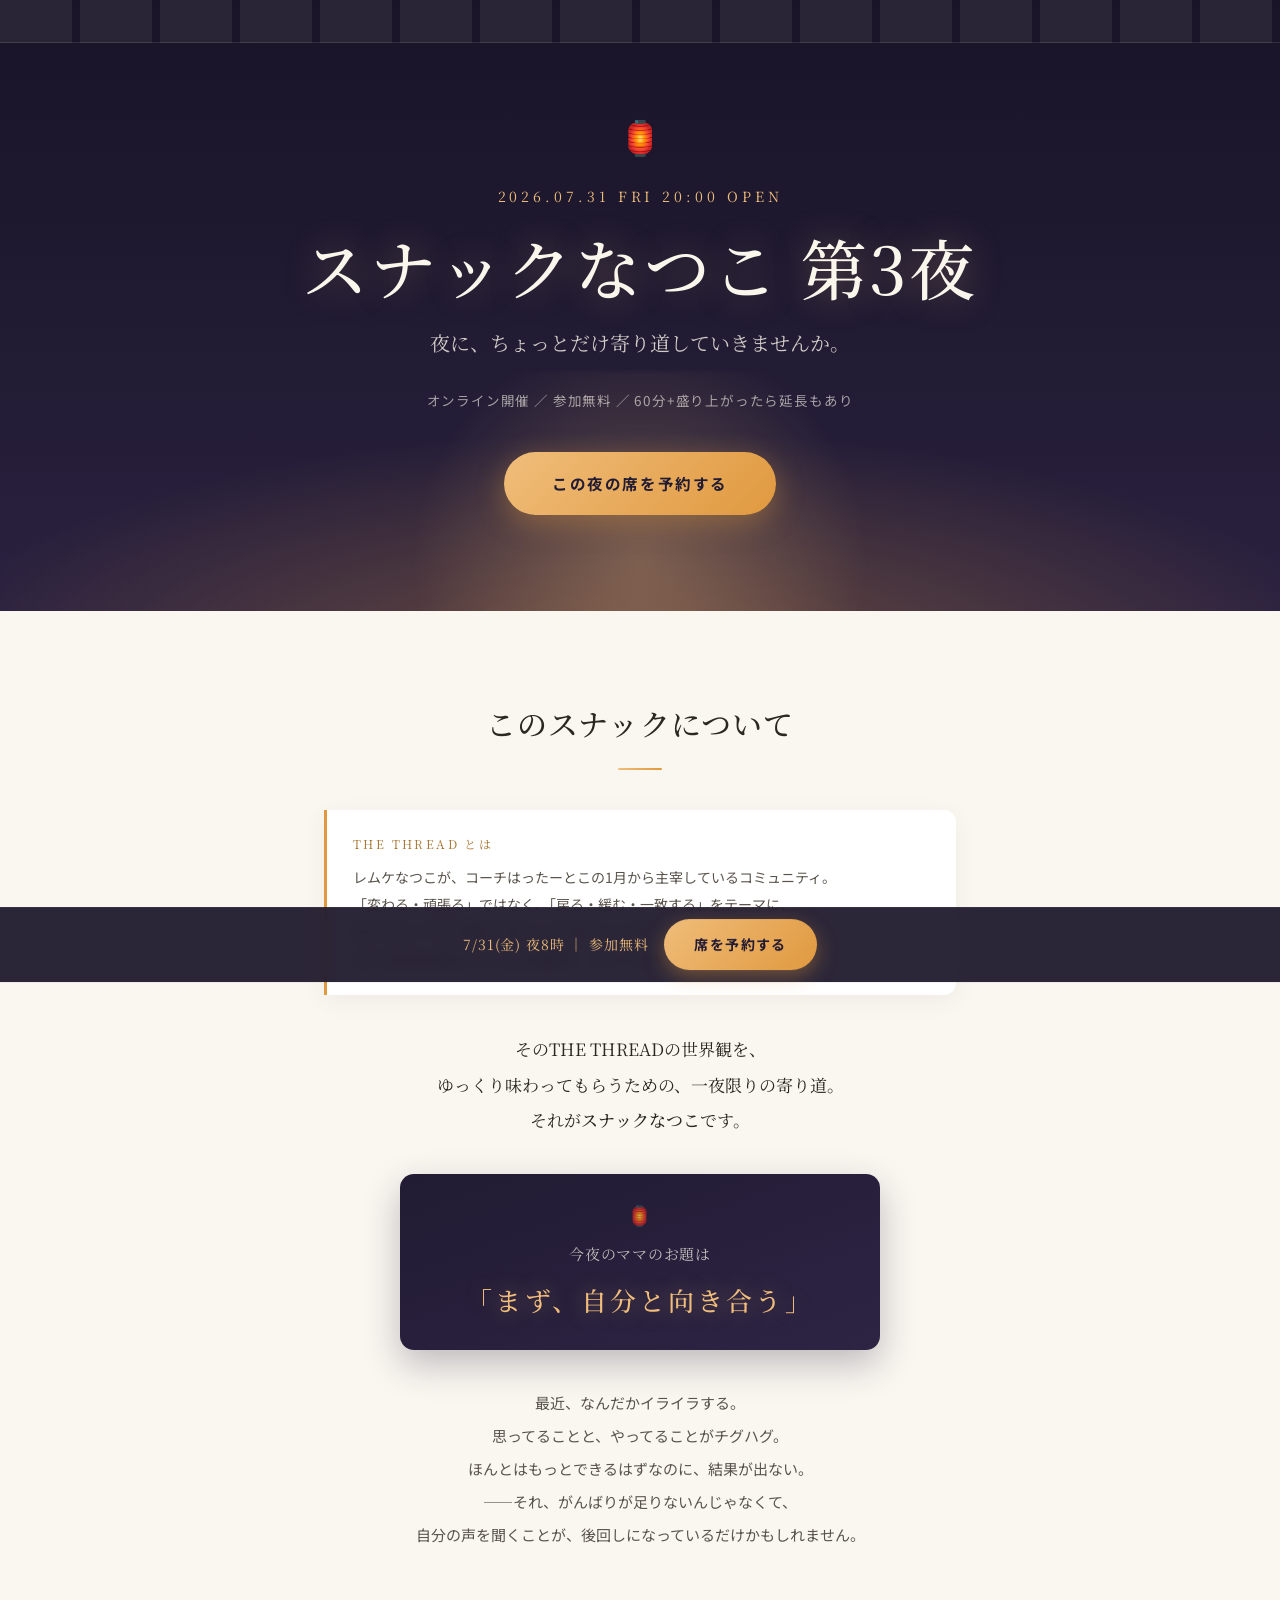
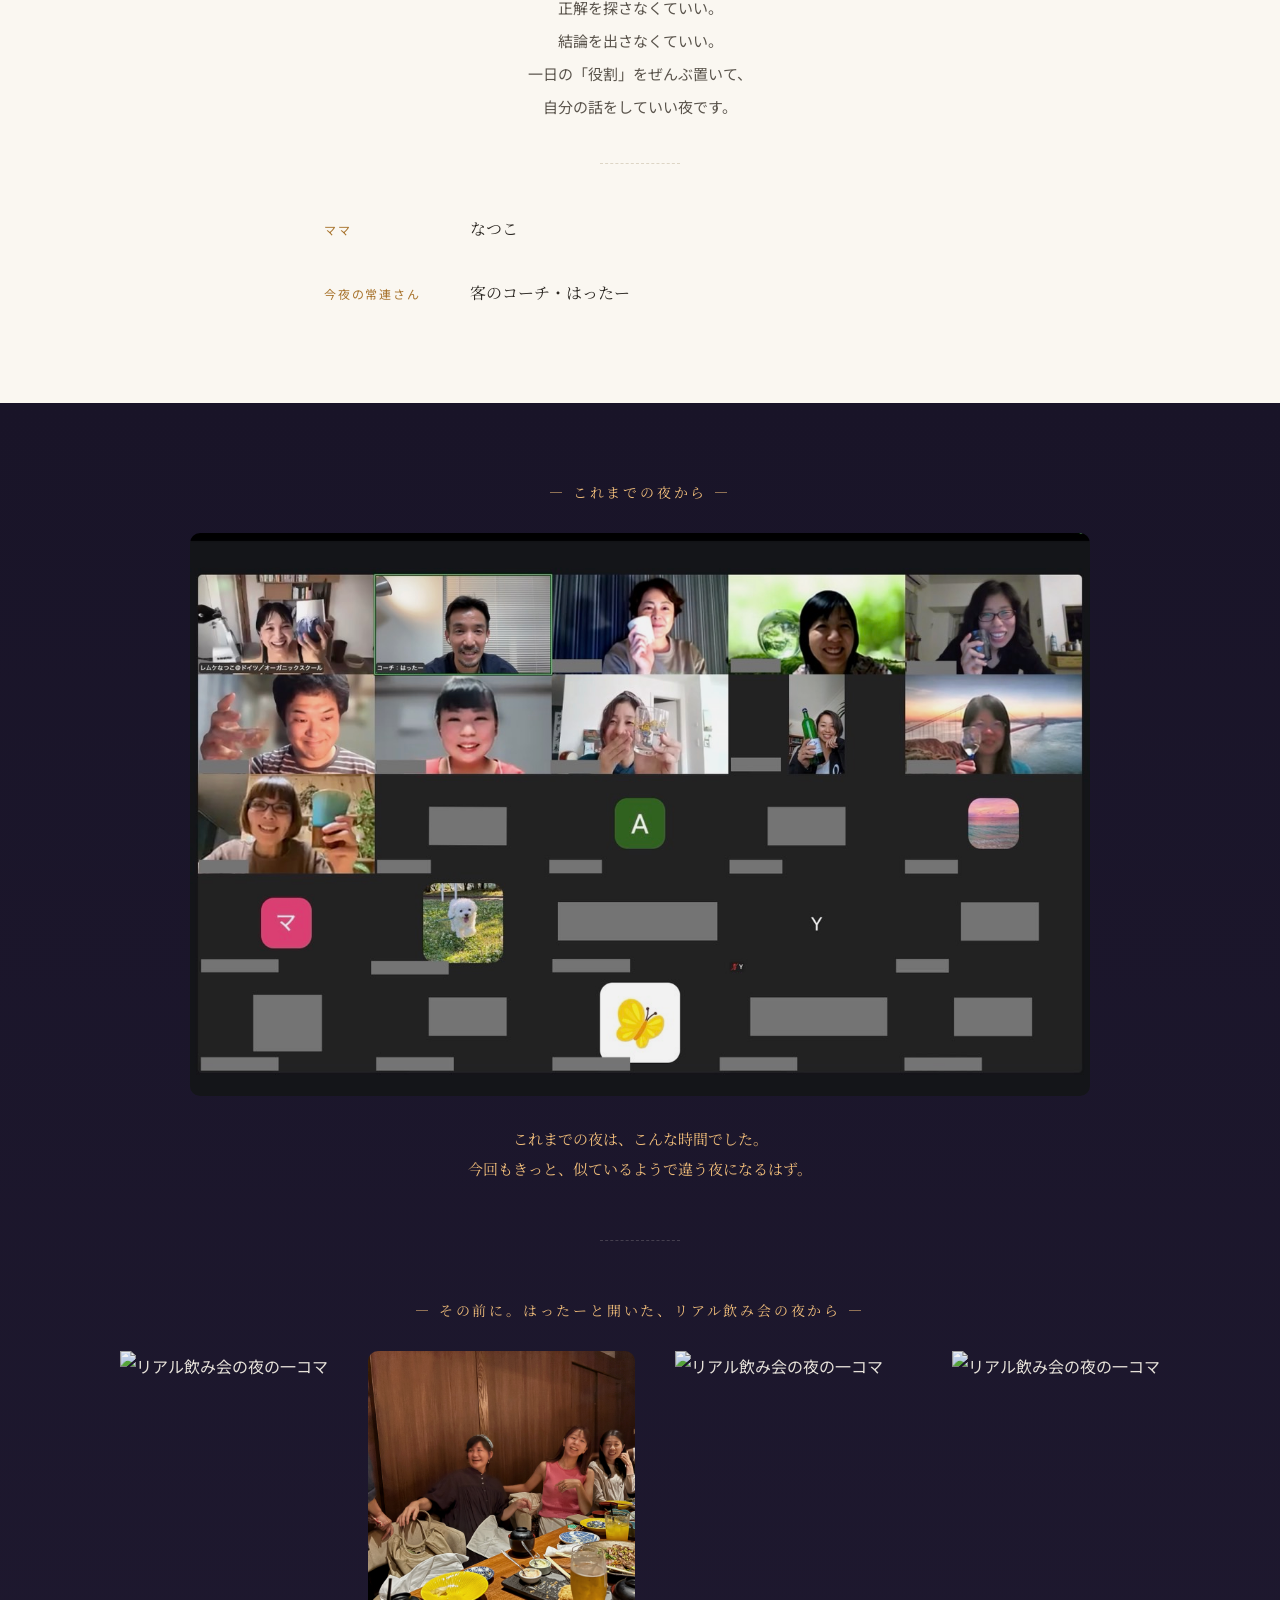
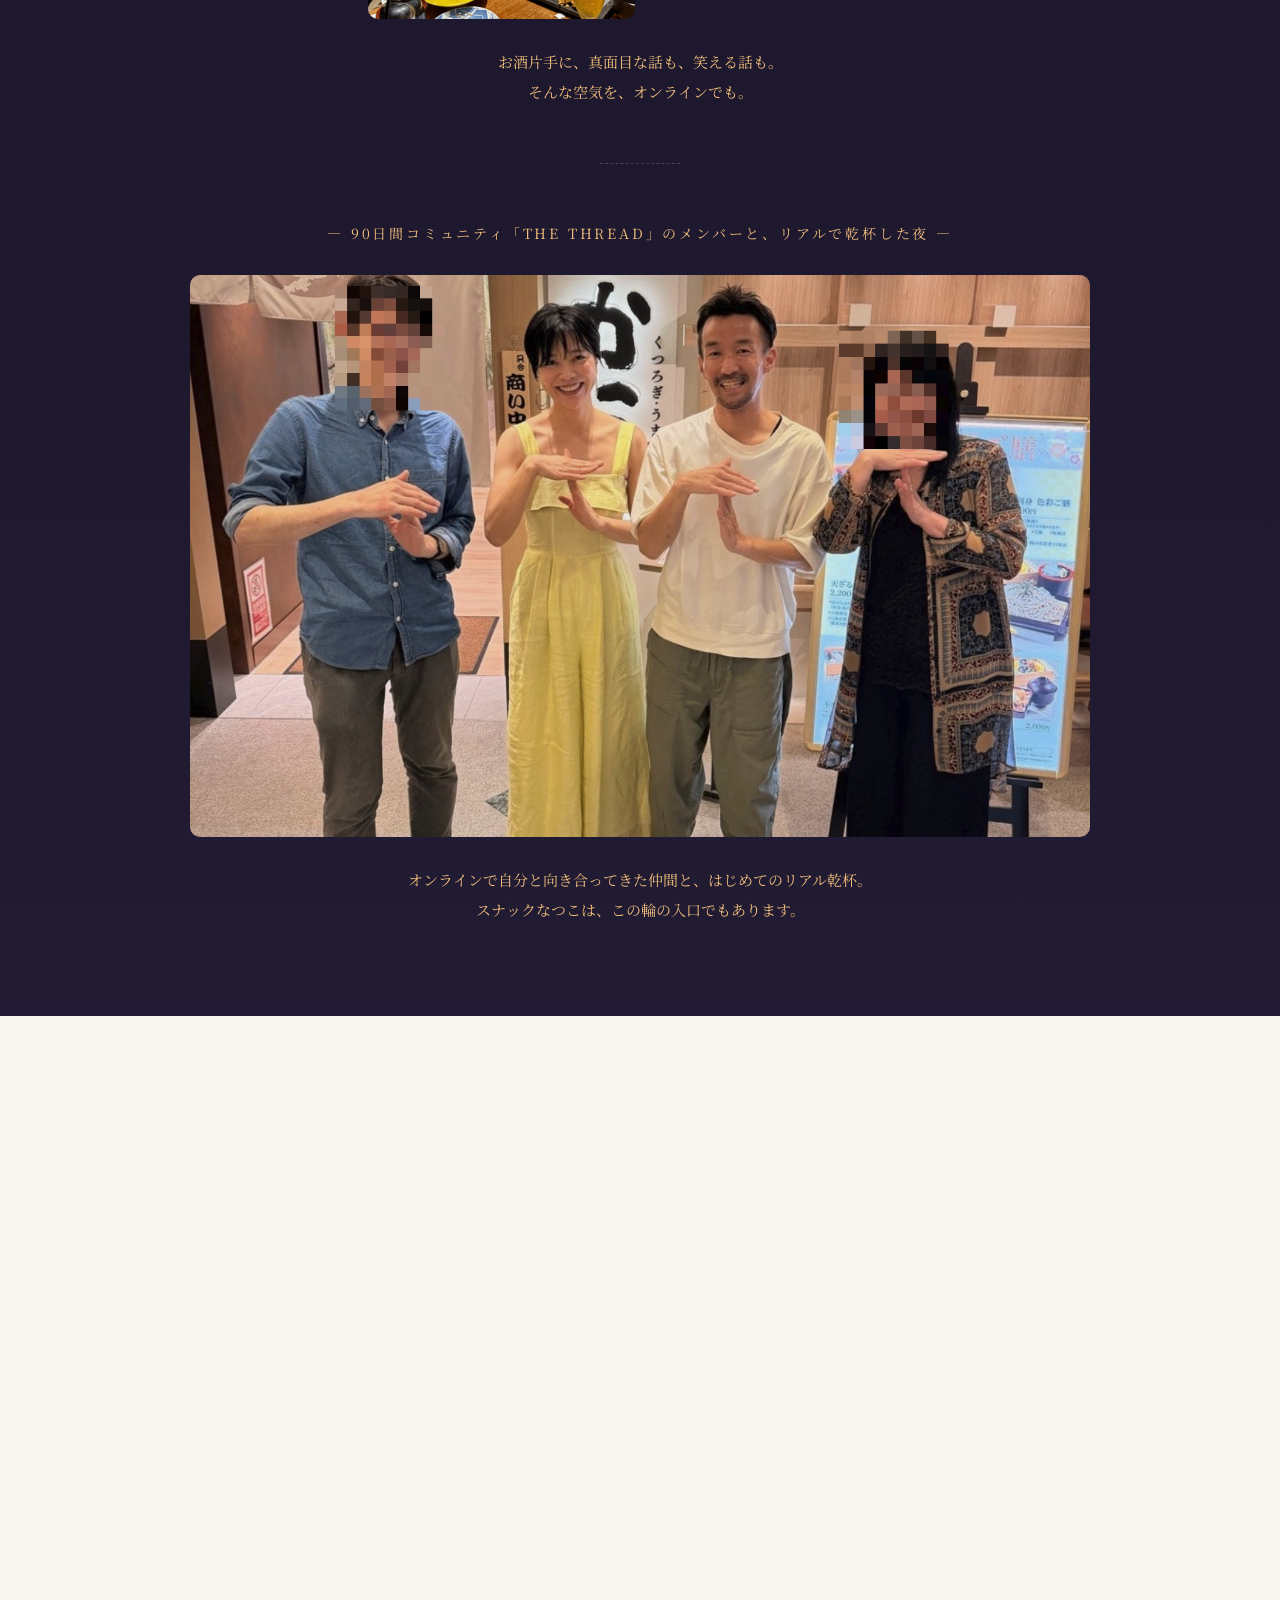
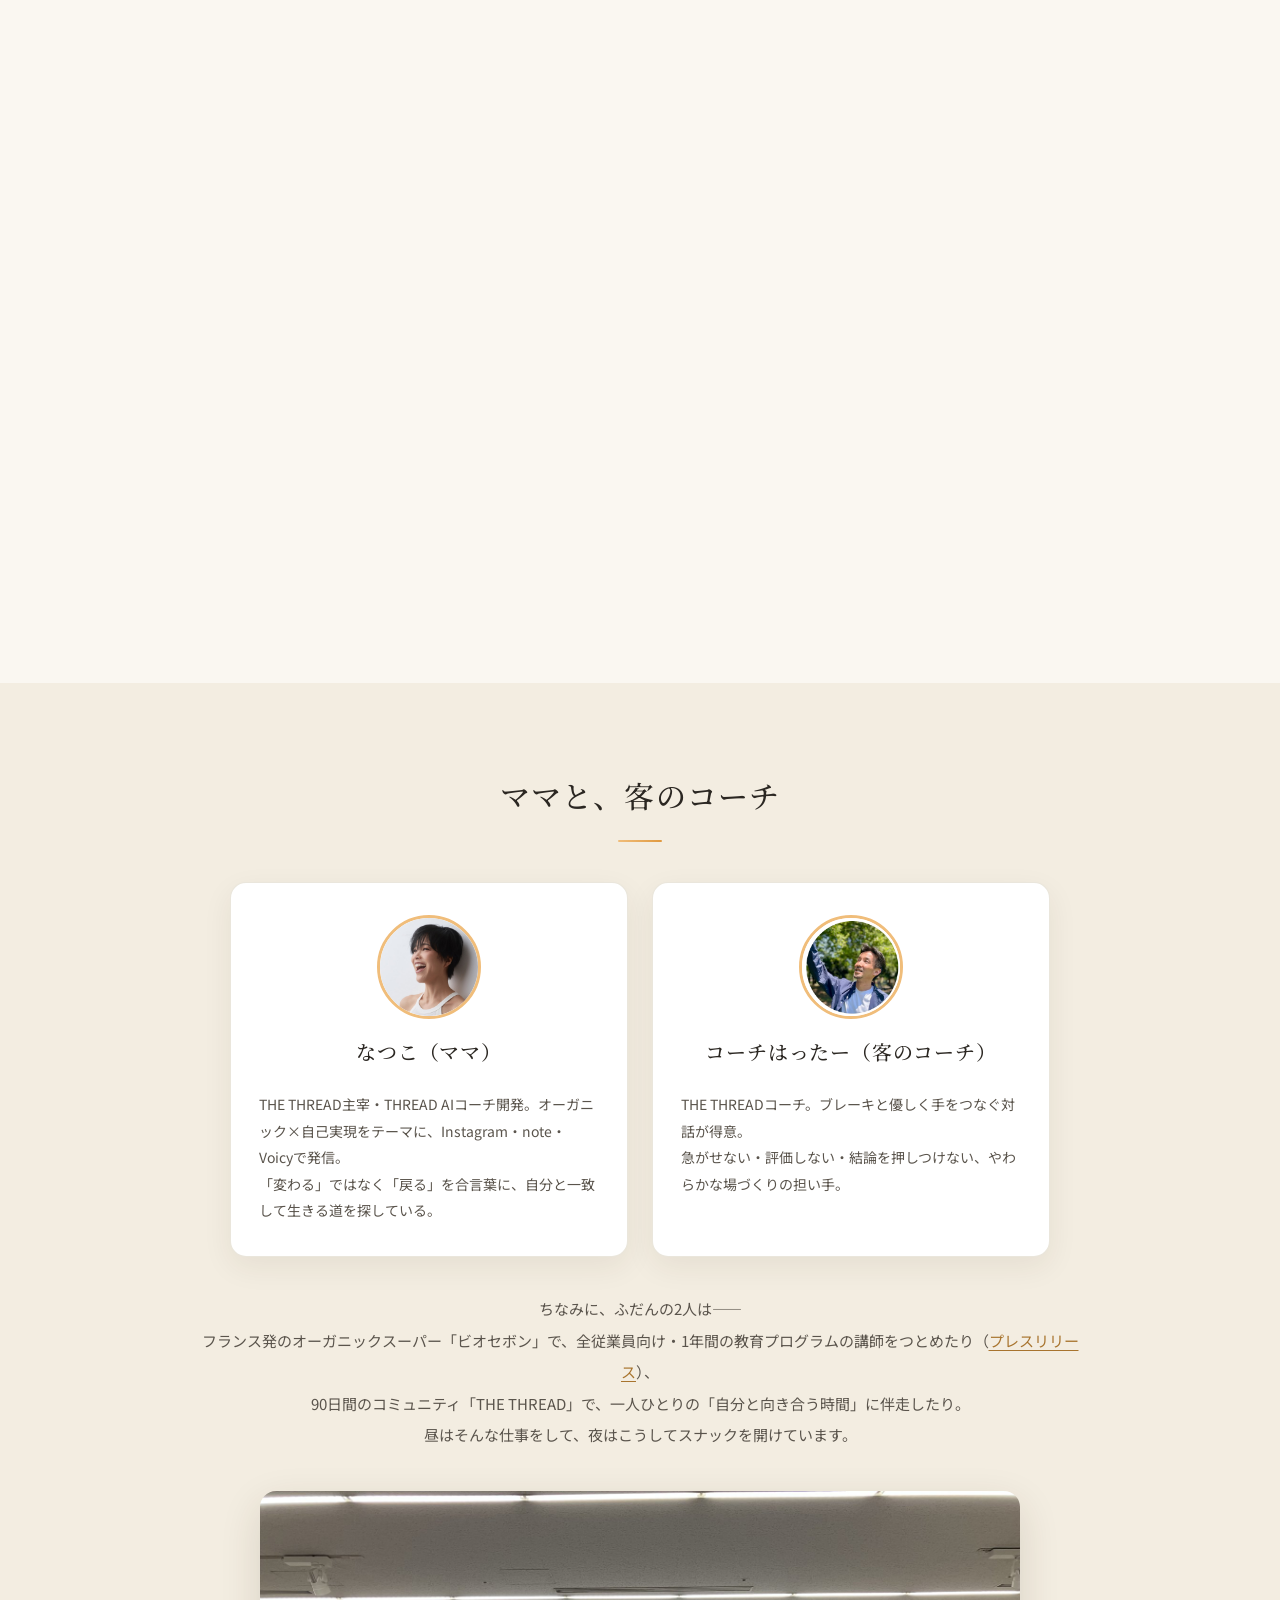
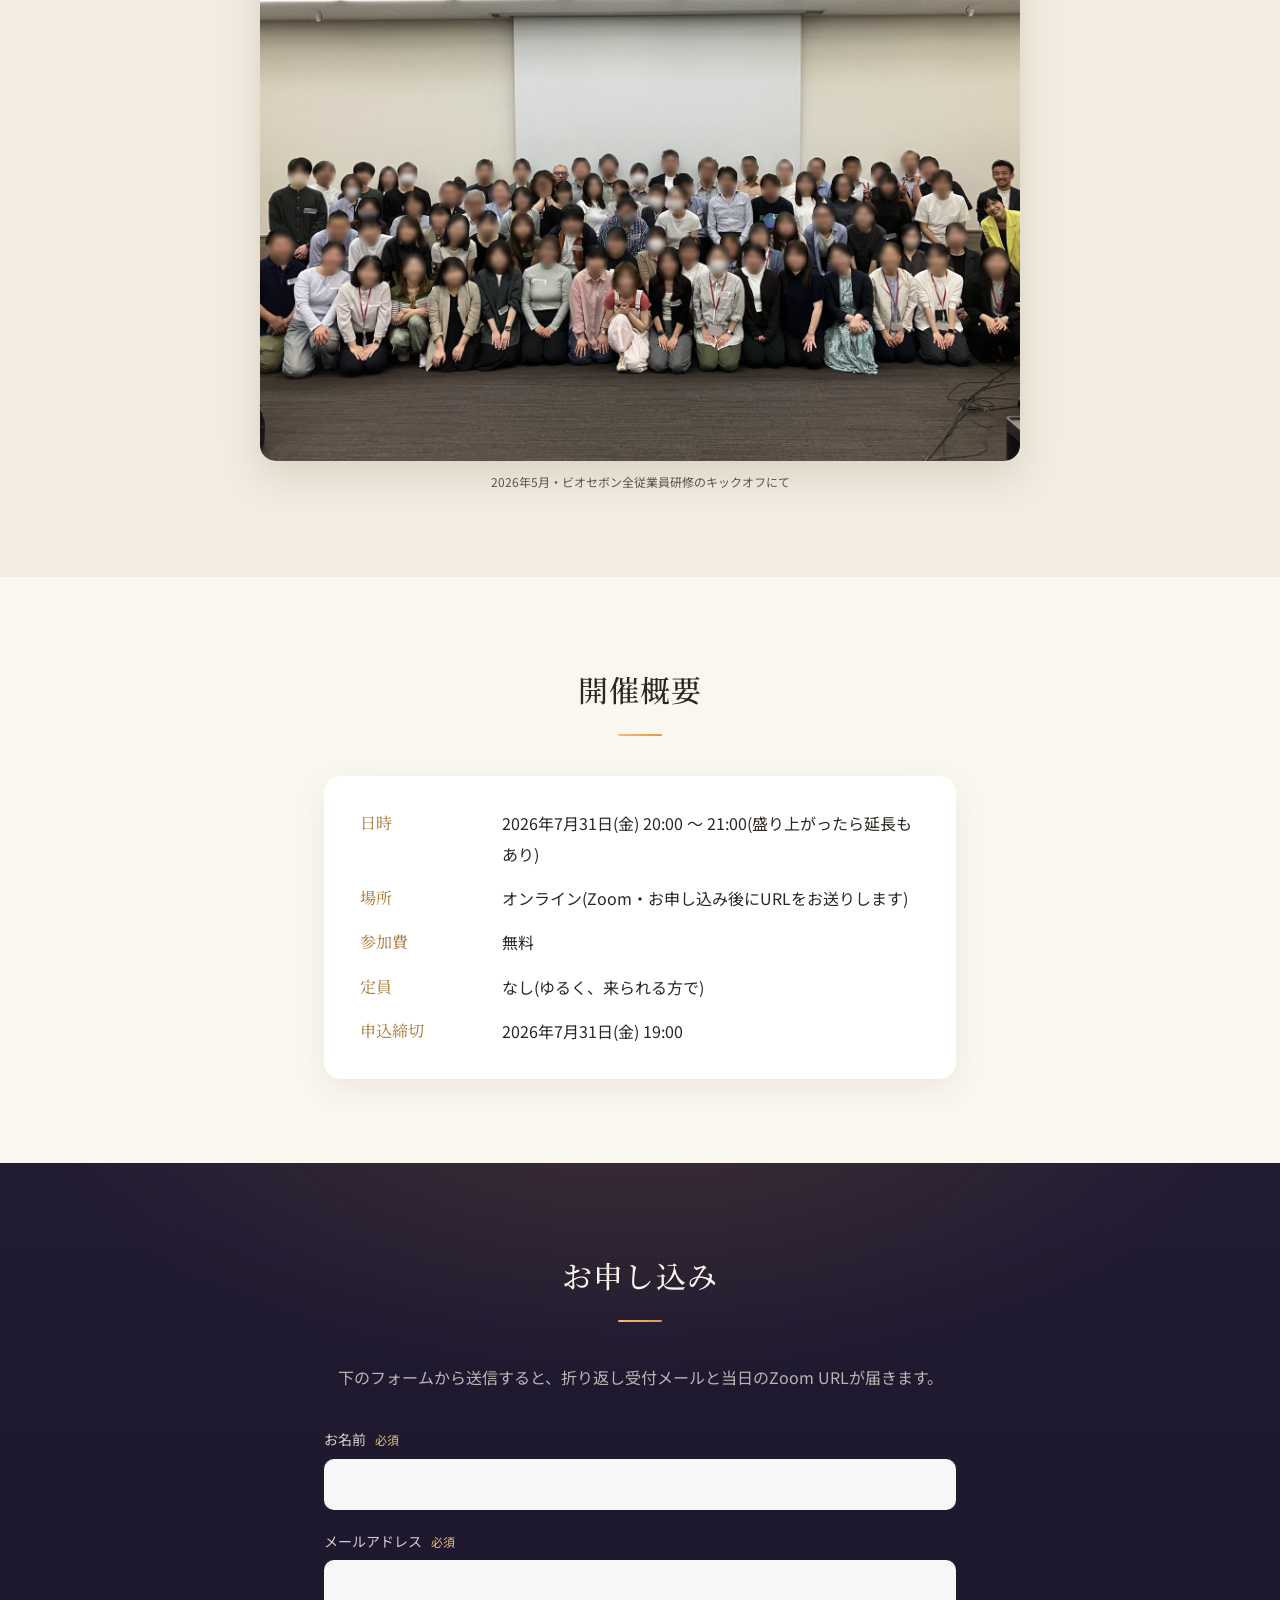
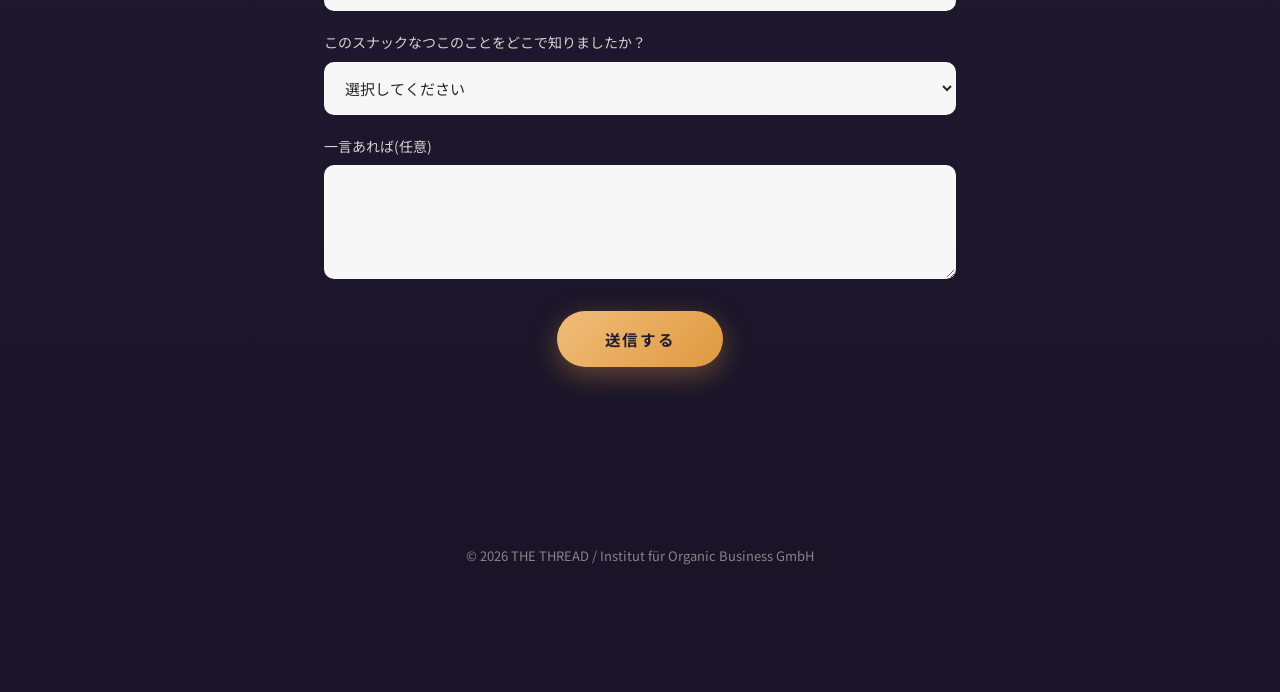
==== commit ba8e454f: "Update Natsuko profile photo Co-Authored-By: Claude Opus 5 <noreply@anthropic.com>" ====
--- a/index.html
+++ b/index.html
@@ -140,7 +140,7 @@
     <h2>ママと、客のコーチ</h2>
     <div class="profile-grid">
       <div class="profile-card">
-        <img class="profile-pic" src="profilepics/natsuko.png" alt="レムケなつこ" loading="lazy">
+        <img class="profile-pic" src="profilepics/natsuko.jpg" alt="レムケなつこ" loading="lazy">
         <h3>なつこ（ママ）</h3>
         <p>THE THREAD主宰・THREAD AIコーチ開発。オーガニック×自己実現をテーマに、Instagram・note・Voicyで発信。<br>「変わる」ではなく「戻る」を合言葉に、自分と一致して生きる道を探している。</p>
       </div>
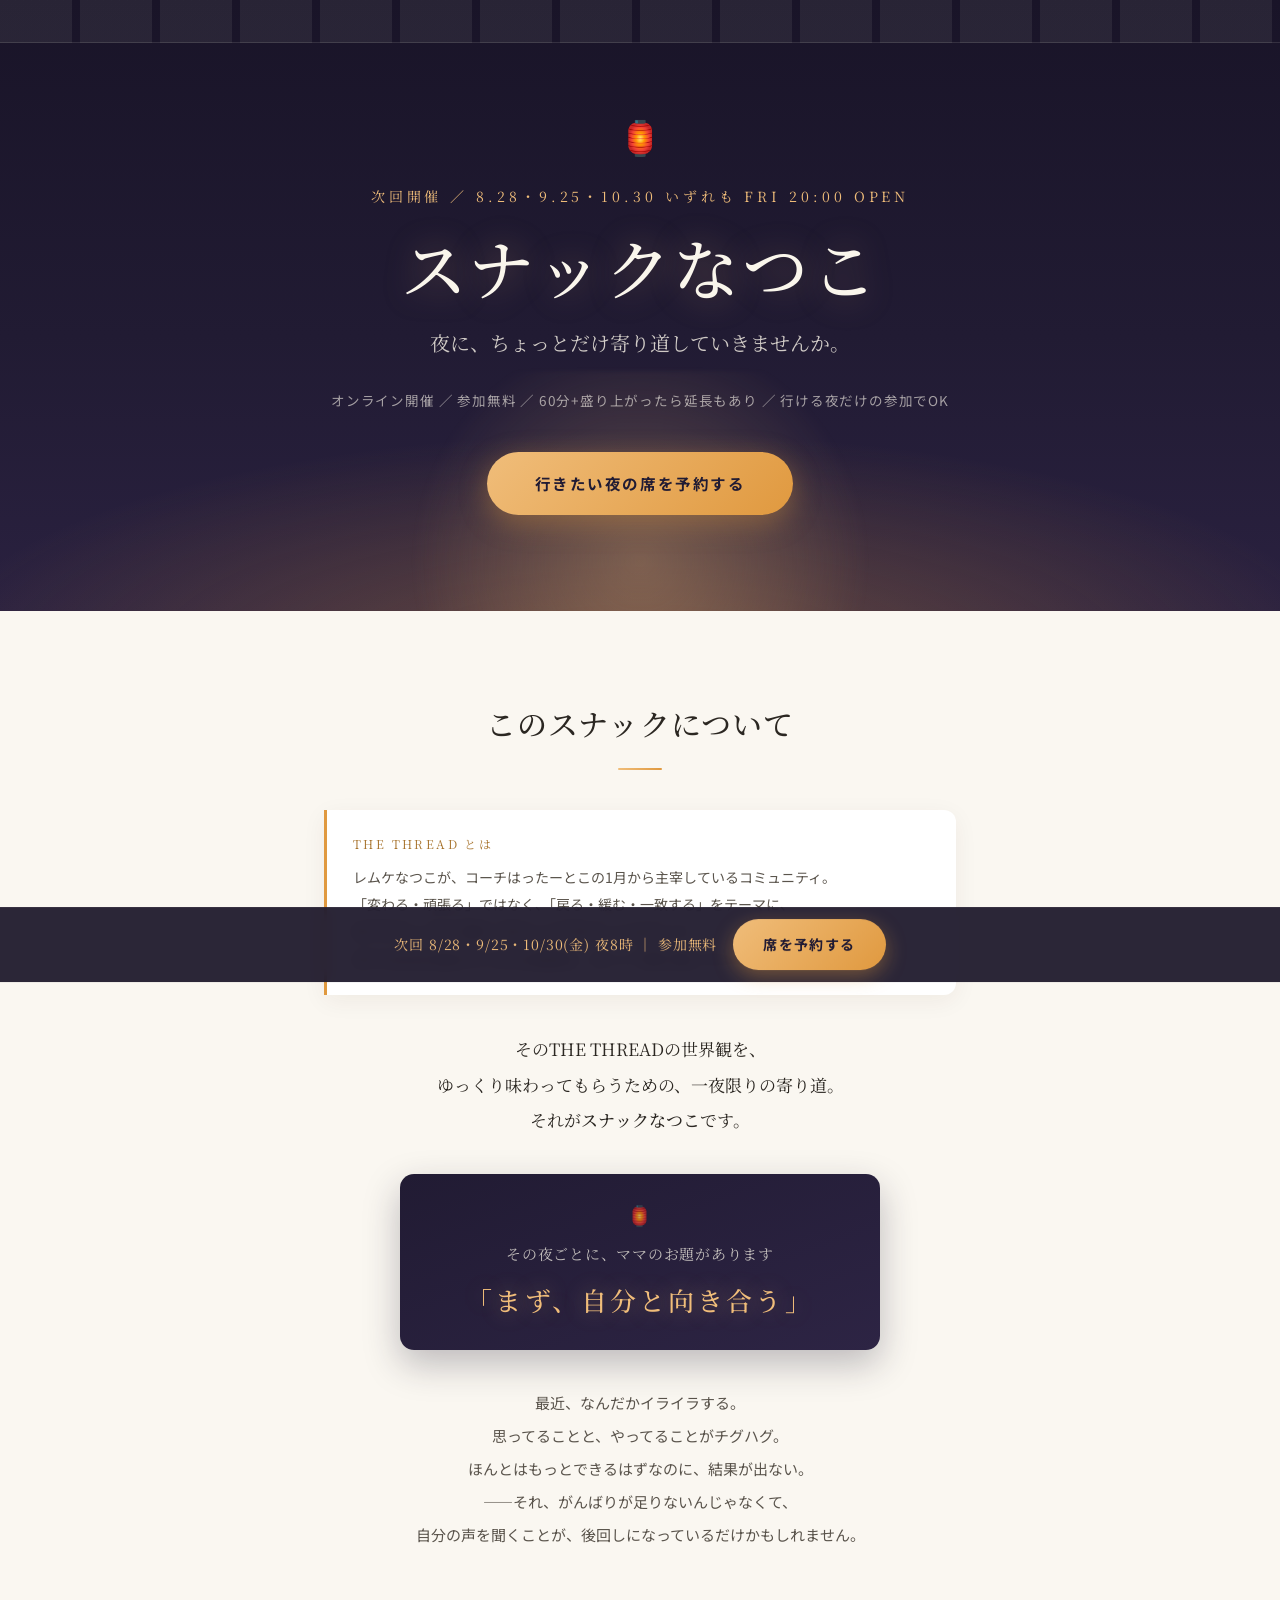
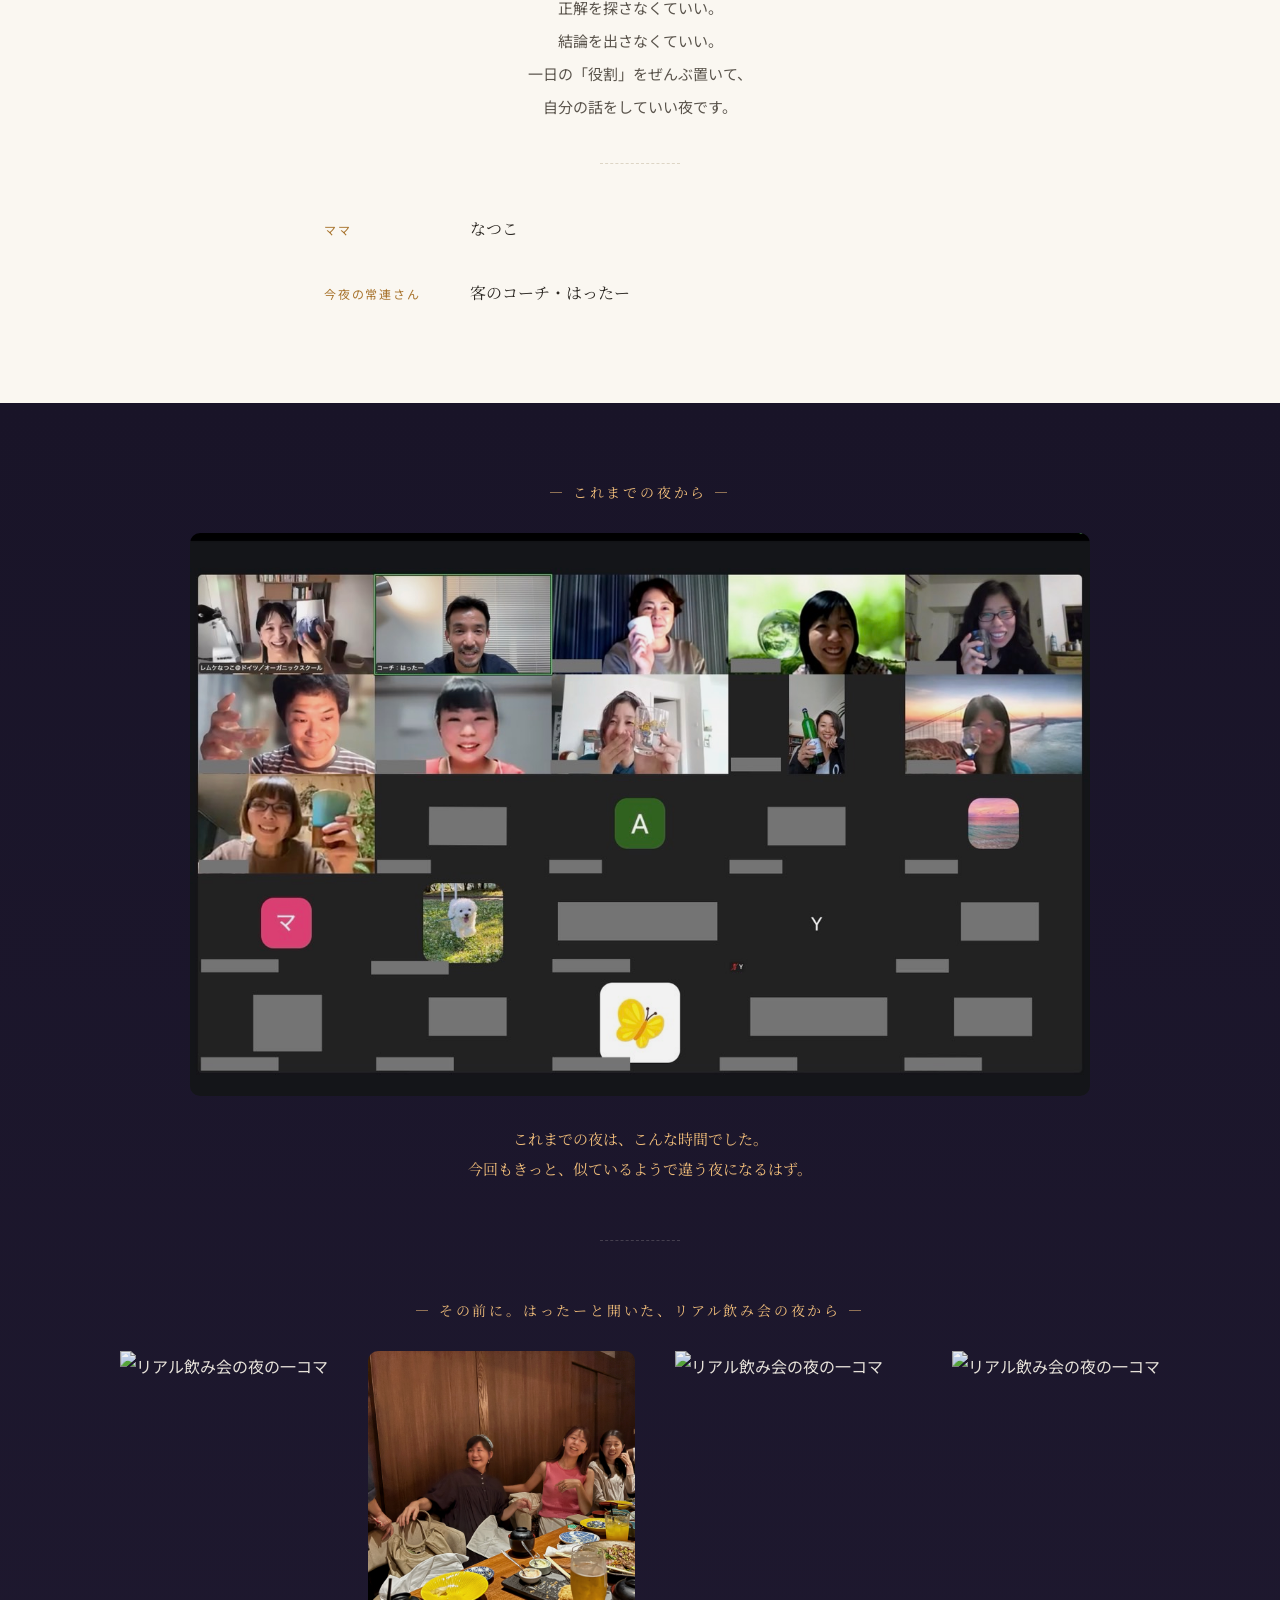
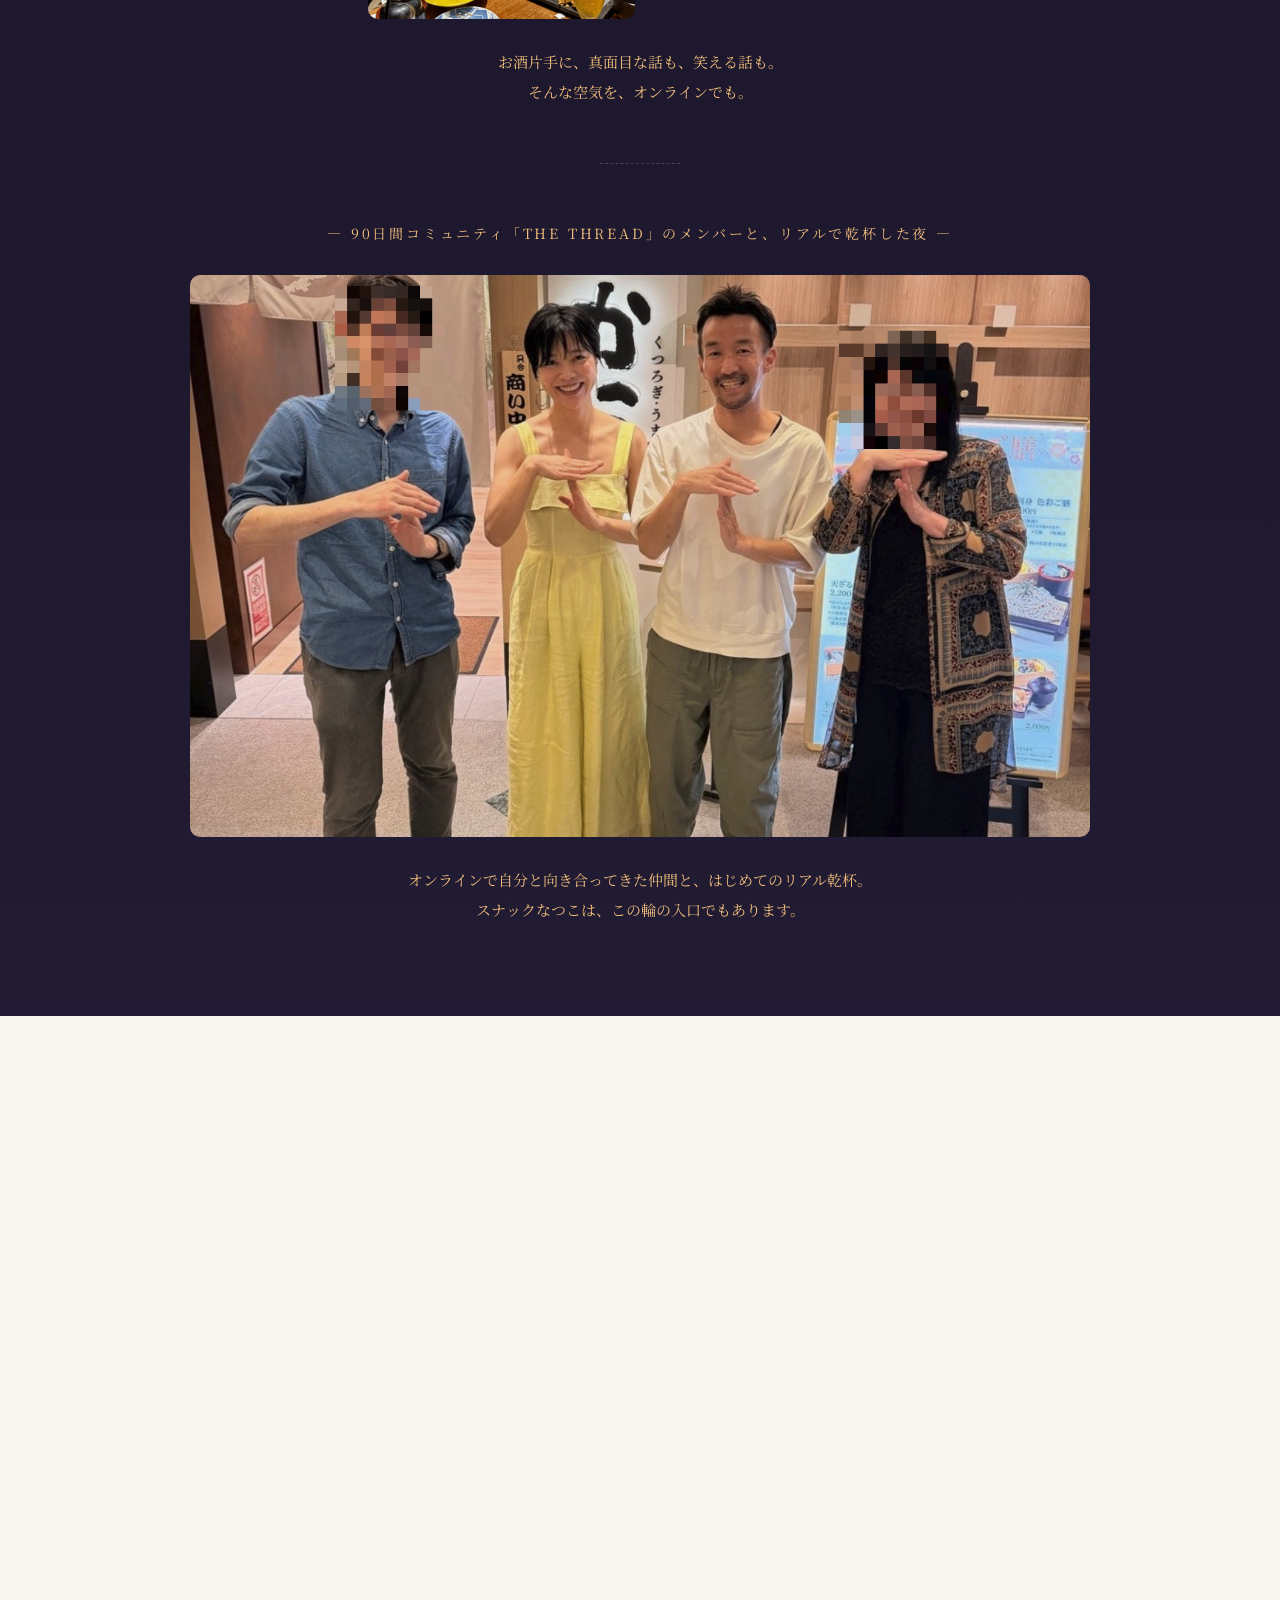
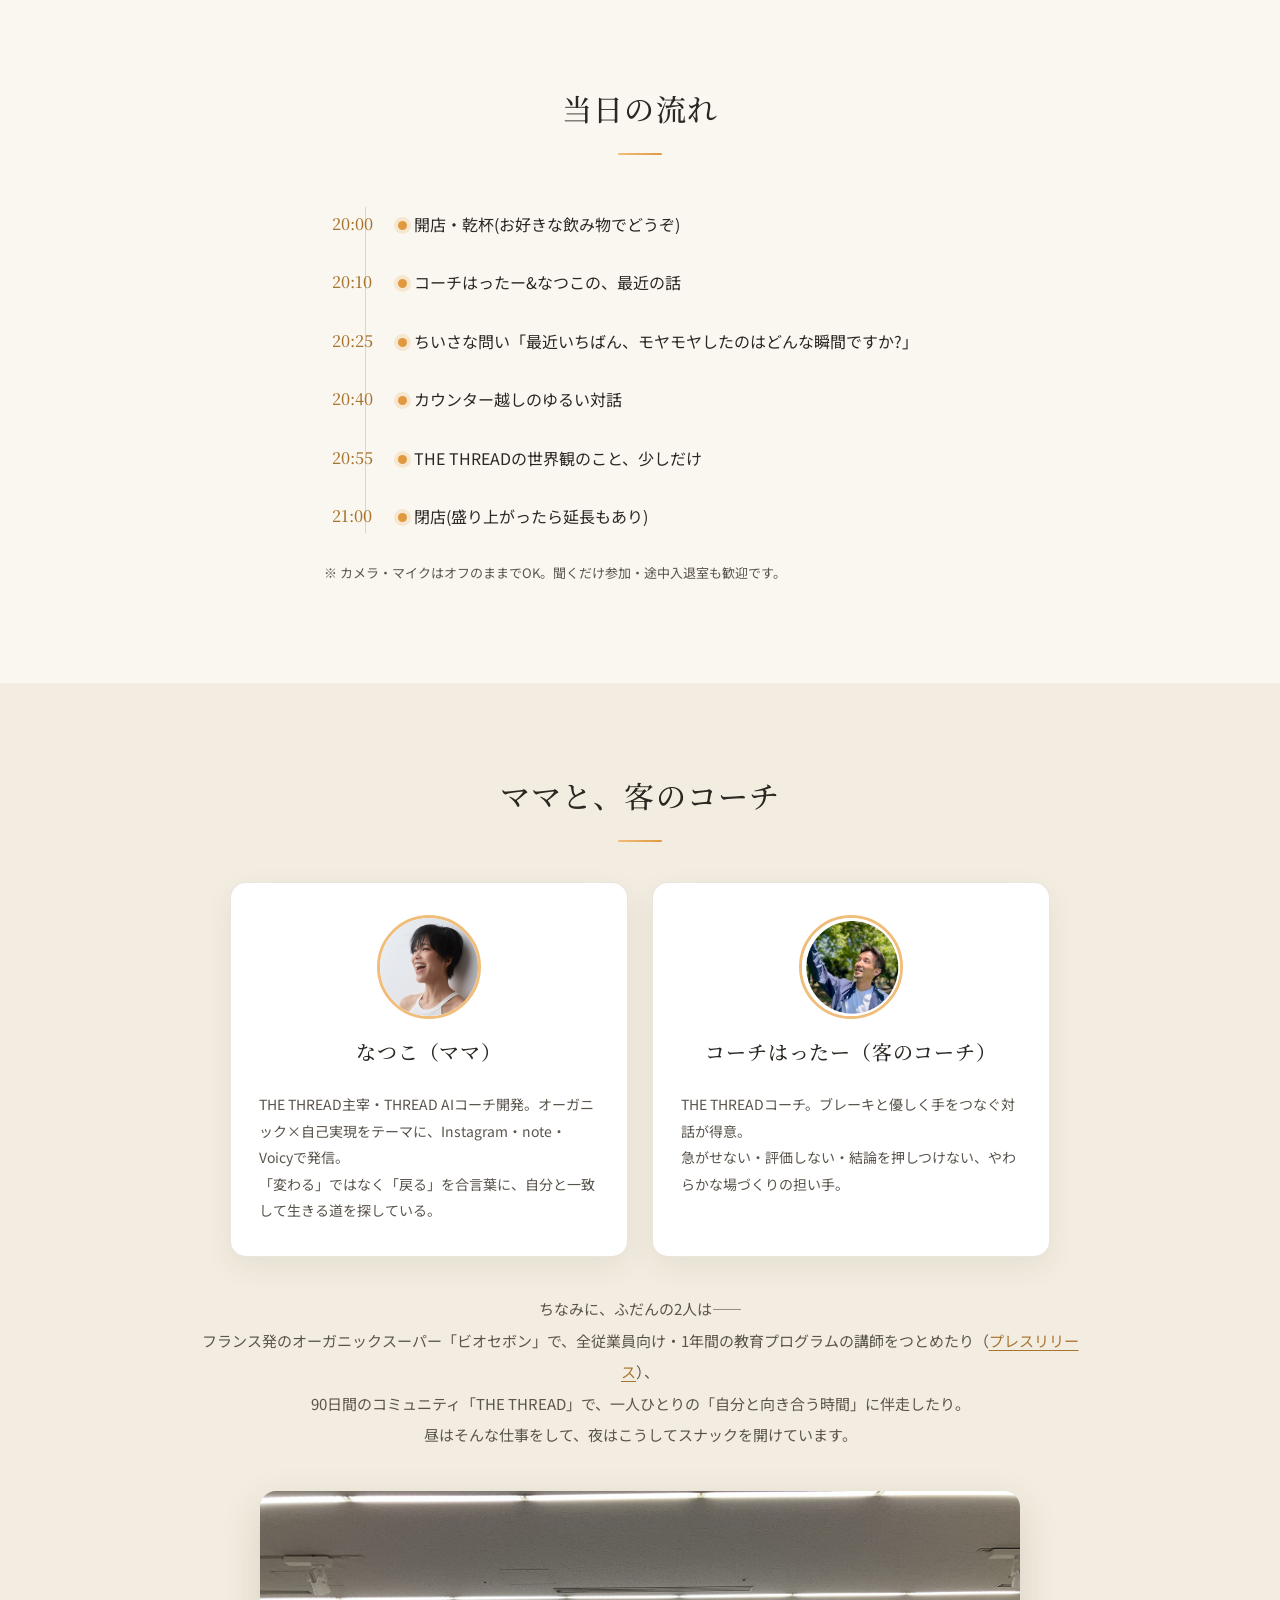
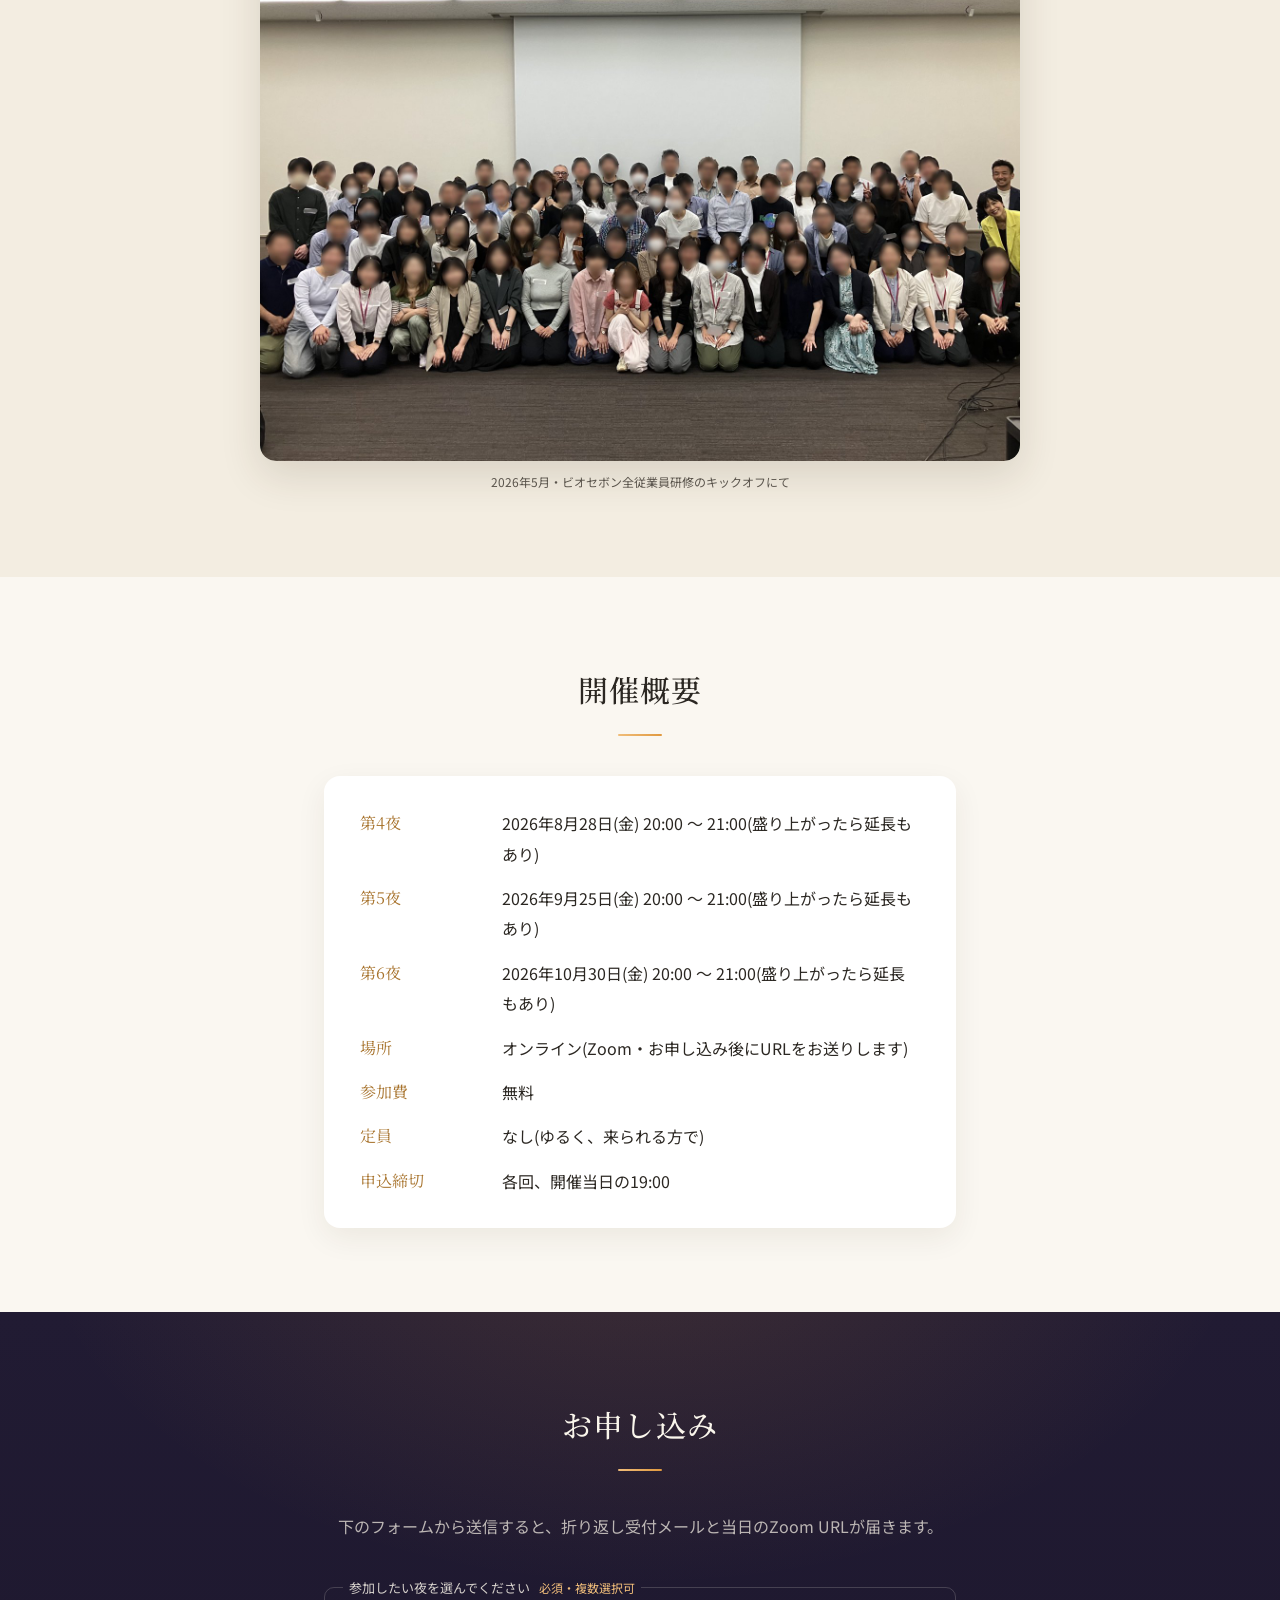
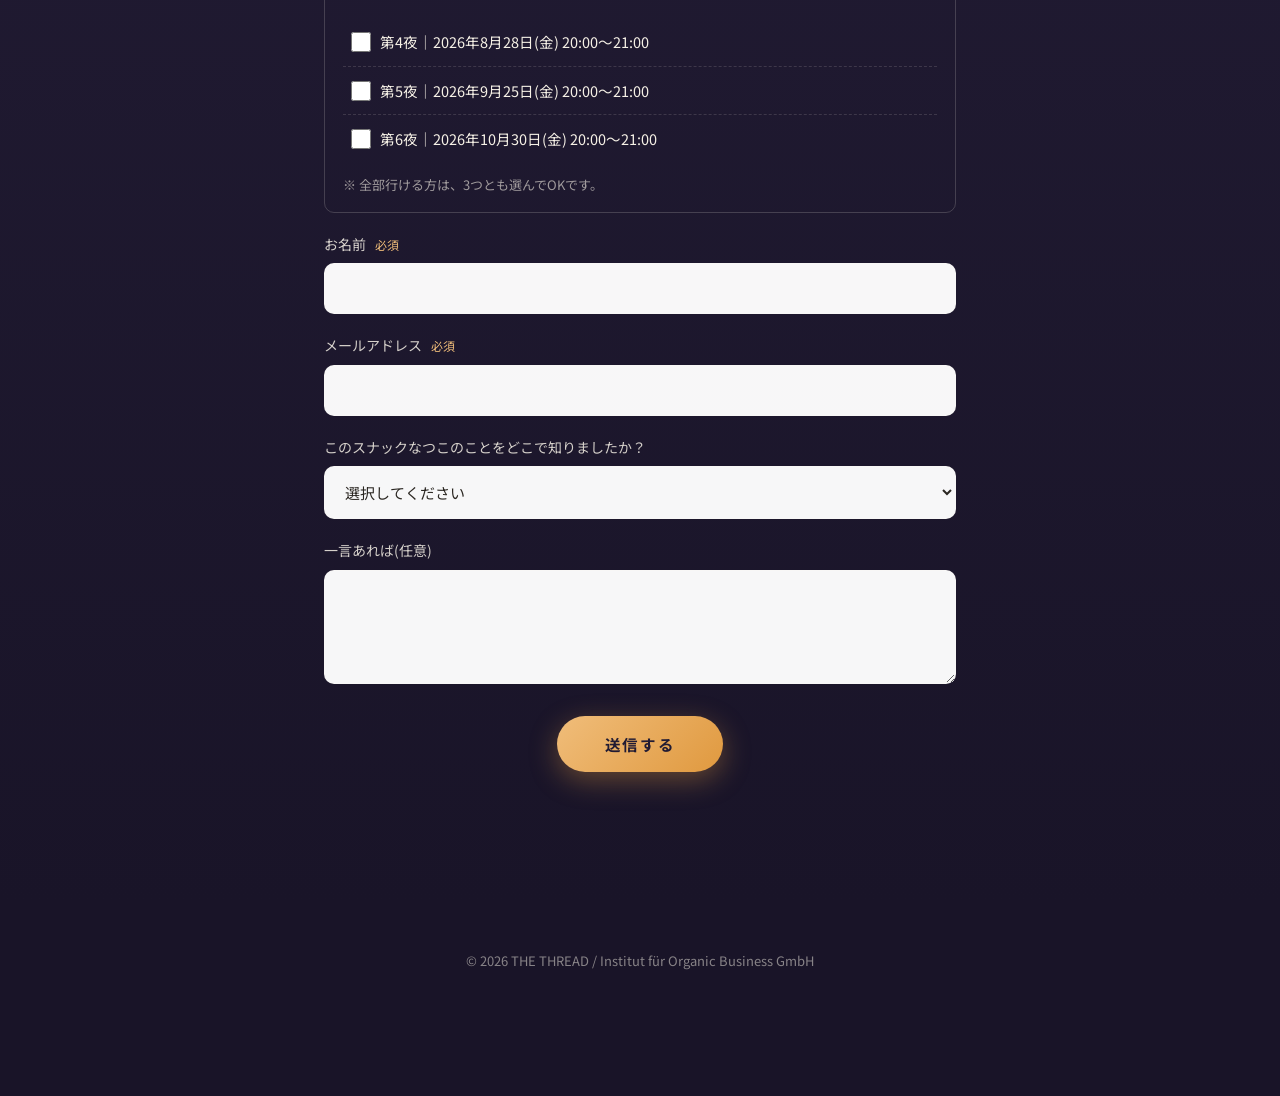
==== commit acbd848a: "update: 次回3日程(8/28・9/25・10/30)対応・複数選択申込フォームに変更 - 開催回ごとの単一日程ページから、第4夜/第5夜/第6夜を並記する構成に変更 - 申込フォームにチェック" ====
--- a/index.html
+++ b/index.html
@@ -12,10 +12,10 @@
 
 <meta charset="UTF-8">
 <meta name="viewport" content="width=device-width, initial-scale=1.0">
-<title>スナックなつこ 第3夜｜2026年7月31日(金)20:00開催</title>
-<meta name="description" content="今夜のお題は「まず、自分と向き合う」。家族や仕事のことばかりで後回しになってきた自分の話を、ゆっくりしていい夜。オンラインの寄り道、2026年7月31日(金)20時〜、参加無料。">
-<meta property="og:title" content="スナックなつこ 第3夜｜7/31(金)20:00">
-<meta property="og:description" content="THE THREADの世界観をゆっくり味わう、オンラインの夜の寄り道。参加無料。">
+<title>スナックなつこ 次回のご案内｜8/28・9/25・10/30(金)20:00開催</title>
+<meta name="description" content="家族や仕事のことばかりで後回しになってきた自分の話を、ゆっくりしていい夜。オンラインの寄り道、次回は8/28・9/25・10/30(いずれも金曜20時〜)、参加無料。行ける夜だけの参加でOK。">
+<meta property="og:title" content="スナックなつこ 次回のご案内｜8/28・9/25・10/30(金)20:00">
+<meta property="og:description" content="THE THREADの世界観をゆっくり味わう、オンラインの夜の寄り道。参加無料。行ける夜だけの参加でOK。">
 <link rel="preconnect" href="https://fonts.googleapis.com">
 <link rel="preconnect" href="https://fonts.gstatic.com" crossorigin>
 <link href="https://fonts.googleapis.com/css2?family=Noto+Serif+JP:wght@400;500;700&family=Noto+Sans+JP:wght@300;400;500;700&display=swap" rel="stylesheet">
@@ -26,11 +26,11 @@
 <header class="hero">
   <div class="hero-inner">
     <span class="hero-lantern">🏮</span>
-    <p class="hero-date">2026.07.31 FRI 20:00 OPEN</p>
-    <h1 class="hero-title">スナックなつこ 第3夜</h1>
+    <p class="hero-date">次回開催 ／ 8.28・9.25・10.30 いずれも FRI 20:00 OPEN</p>
+    <h1 class="hero-title">スナックなつこ</h1>
     <p class="hero-sub">夜に、ちょっとだけ寄り道していきませんか。</p>
-    <p class="hero-meta">オンライン開催 ／ 参加無料 ／ 60分+盛り上がったら延長もあり</p>
-    <a class="btn-primary" href="#apply">この夜の席を予約する</a>
+    <p class="hero-meta">オンライン開催 ／ 参加無料 ／ 60分+盛り上がったら延長もあり ／ 行ける夜だけの参加でOK</p>
+    <a class="btn-primary" href="#apply">行きたい夜の席を予約する</a>
   </div>
 </header>
 
@@ -52,7 +52,7 @@
       それが<strong>スナックなつこ</strong>です。
     </p>
 
-    <p class="theme-pill">今夜のママのお題は <strong>「まず、自分と向き合う」</strong></p>
+    <p class="theme-pill">その夜ごとに、ママのお題があります <strong>「まず、自分と向き合う」</strong></p>
 
     <p class="soft">
       最近、なんだかイライラする。<br>
@@ -167,11 +167,13 @@
   <div class="container narrow">
     <h2>開催概要</h2>
     <dl class="info-list">
-      <dt>日時</dt><dd>2026年7月31日(金) 20:00 〜 21:00(盛り上がったら延長もあり)</dd>
+      <dt>第4夜</dt><dd>2026年8月28日(金) 20:00 〜 21:00(盛り上がったら延長もあり)</dd>
+      <dt>第5夜</dt><dd>2026年9月25日(金) 20:00 〜 21:00(盛り上がったら延長もあり)</dd>
+      <dt>第6夜</dt><dd>2026年10月30日(金) 20:00 〜 21:00(盛り上がったら延長もあり)</dd>
       <dt>場所</dt><dd>オンライン(Zoom・お申し込み後にURLをお送りします)</dd>
       <dt>参加費</dt><dd>無料</dd>
       <dt>定員</dt><dd>なし(ゆるく、来られる方で)</dd>
-      <dt>申込締切</dt><dd>2026年7月31日(金) 19:00</dd>
+      <dt>申込締切</dt><dd>各回、開催当日の19:00</dd>
     </dl>
   </div>
 </section>
@@ -182,6 +184,22 @@
     <p class="apply-lead">下のフォームから送信すると、折り返し受付メールと当日のZoom URLが届きます。</p>
 
     <form id="applyForm" class="apply-form" novalidate>
+      <fieldset class="apply-dates">
+        <legend>参加したい夜を選んでください <em>必須・複数選択可</em></legend>
+        <label class="checkbox-row">
+          <input type="checkbox" name="dates" value="2026-08-28">
+          <span>第4夜｜2026年8月28日(金) 20:00〜21:00</span>
+        </label>
+        <label class="checkbox-row">
+          <input type="checkbox" name="dates" value="2026-09-25">
+          <span>第5夜｜2026年9月25日(金) 20:00〜21:00</span>
+        </label>
+        <label class="checkbox-row">
+          <input type="checkbox" name="dates" value="2026-10-30">
+          <span>第6夜｜2026年10月30日(金) 20:00〜21:00</span>
+        </label>
+        <p class="note">※ 全部行ける方は、3つとも選んでOKです。</p>
+      </fieldset>
       <label>
         <span>お名前 <em>必須</em></span>
         <input type="text" name="name" required>
@@ -219,7 +237,7 @@
 </footer>
 
 <div class="sticky-cta" id="stickyCta">
-  <span class="sticky-cta-text">7/31(金) 夜8時 ｜ 参加無料</span>
+  <span class="sticky-cta-text">次回 8/28・9/25・10/30(金) 夜8時 ｜ 参加無料</span>
   <a class="btn-primary" href="#apply">席を予約する</a>
 </div>
 
--- a/style.css
+++ b/style.css
@@ -421,6 +421,37 @@
   border-color: var(--lantern);
   box-shadow: 0 0 0 3px rgba(224, 153, 63, 0.3);
 }
+.apply-dates {
+  border: 1px solid rgba(246, 241, 230, 0.18);
+  border-radius: 10px;
+  padding: 18px 18px 14px;
+  margin: 0;
+}
+.apply-dates legend {
+  padding: 0 6px;
+  font-size: 13px;
+  color: rgba(246, 241, 230, 0.85);
+}
+.apply-dates legend em { color: var(--lantern-soft); font-style: normal; font-size: 12px; margin-left: 6px; }
+.checkbox-row {
+  display: flex !important;
+  flex-direction: row !important;
+  align-items: center;
+  gap: 12px;
+  padding: 10px 4px;
+  border-bottom: 1px dashed rgba(246, 241, 230, 0.14);
+  cursor: pointer;
+}
+.checkbox-row:last-of-type { border-bottom: none; }
+.checkbox-row input[type="checkbox"] {
+  width: 20px;
+  height: 20px;
+  flex-shrink: 0;
+  accent-color: var(--lantern);
+  cursor: pointer;
+}
+.checkbox-row span { font-size: 14.5px; color: #f6f1e6; }
+.apply-dates .note { color: rgba(246, 241, 230, 0.6); margin: 10px 0 0; }
 .apply-form button { margin-top: 14px; align-self: center; }
 .form-status { text-align: center; min-height: 1.2em; font-size: 14px; }
 .form-status.ok { color: #9fd89f; }
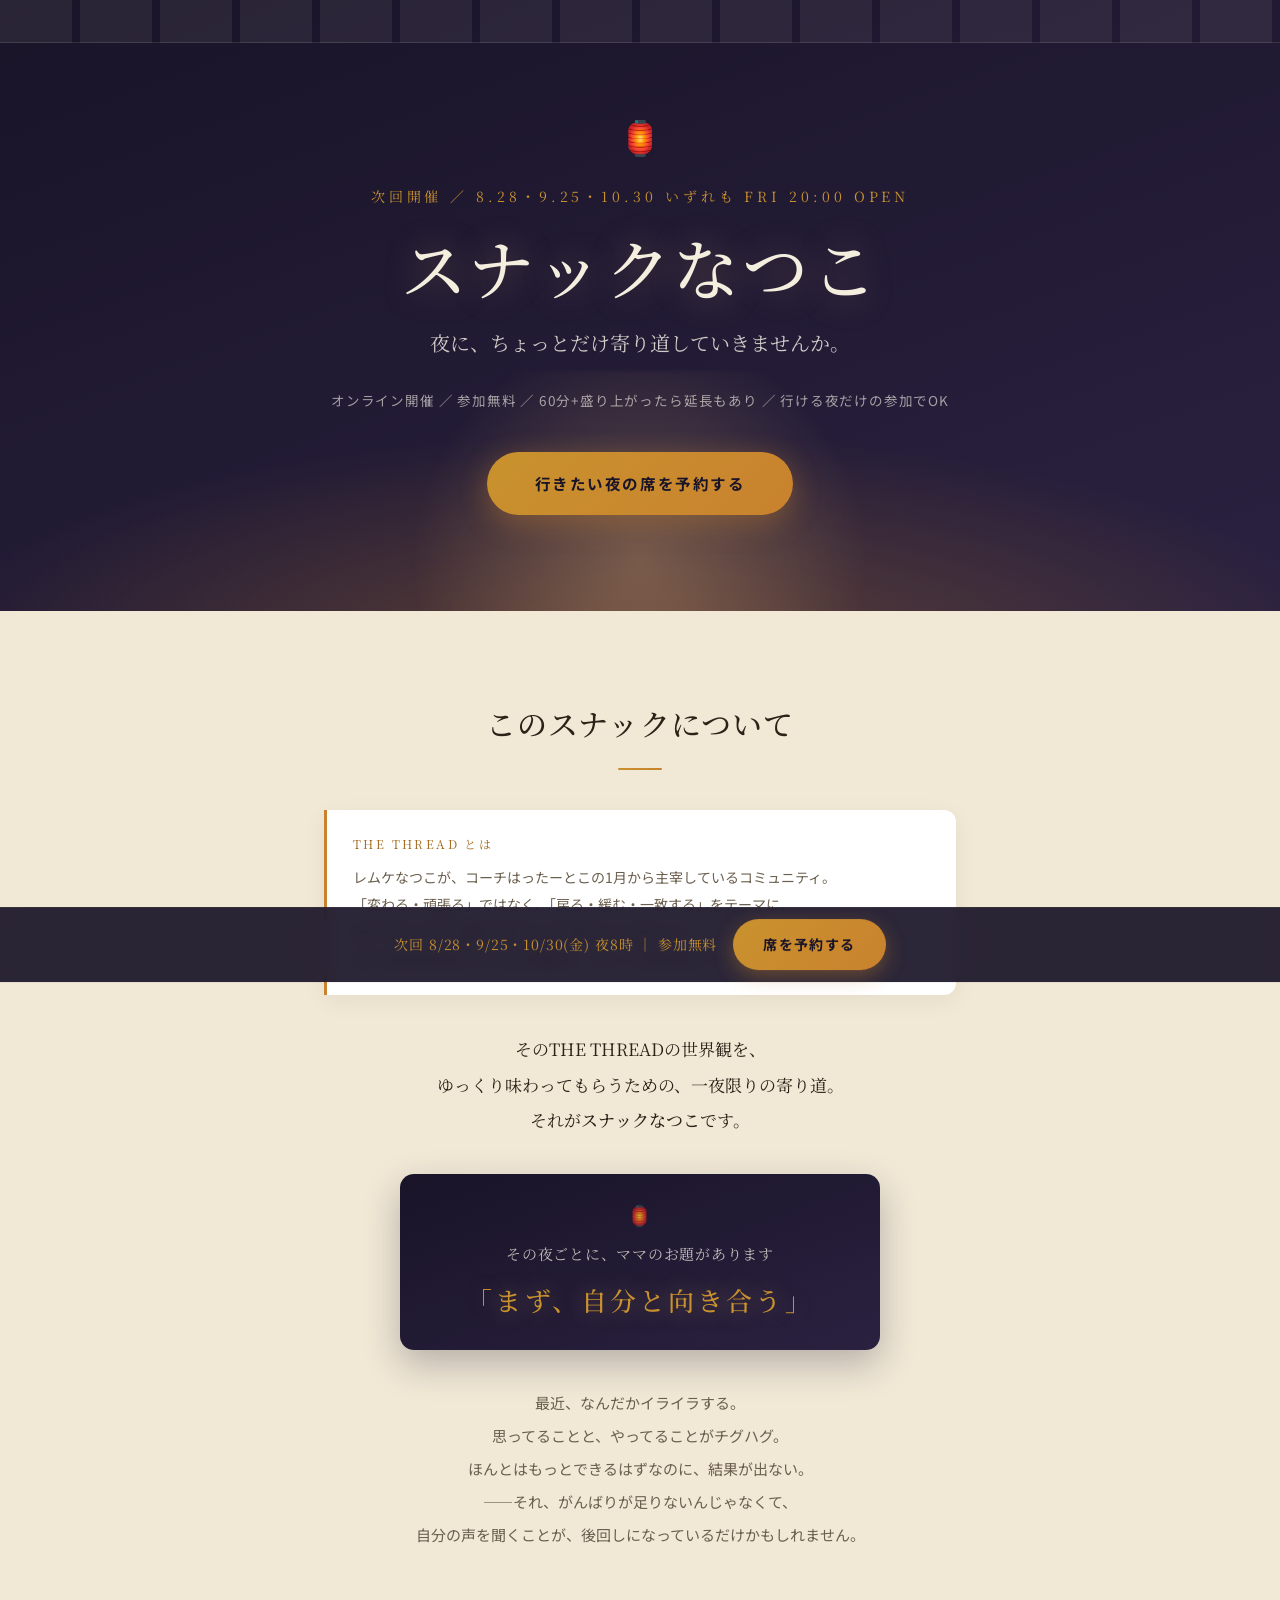
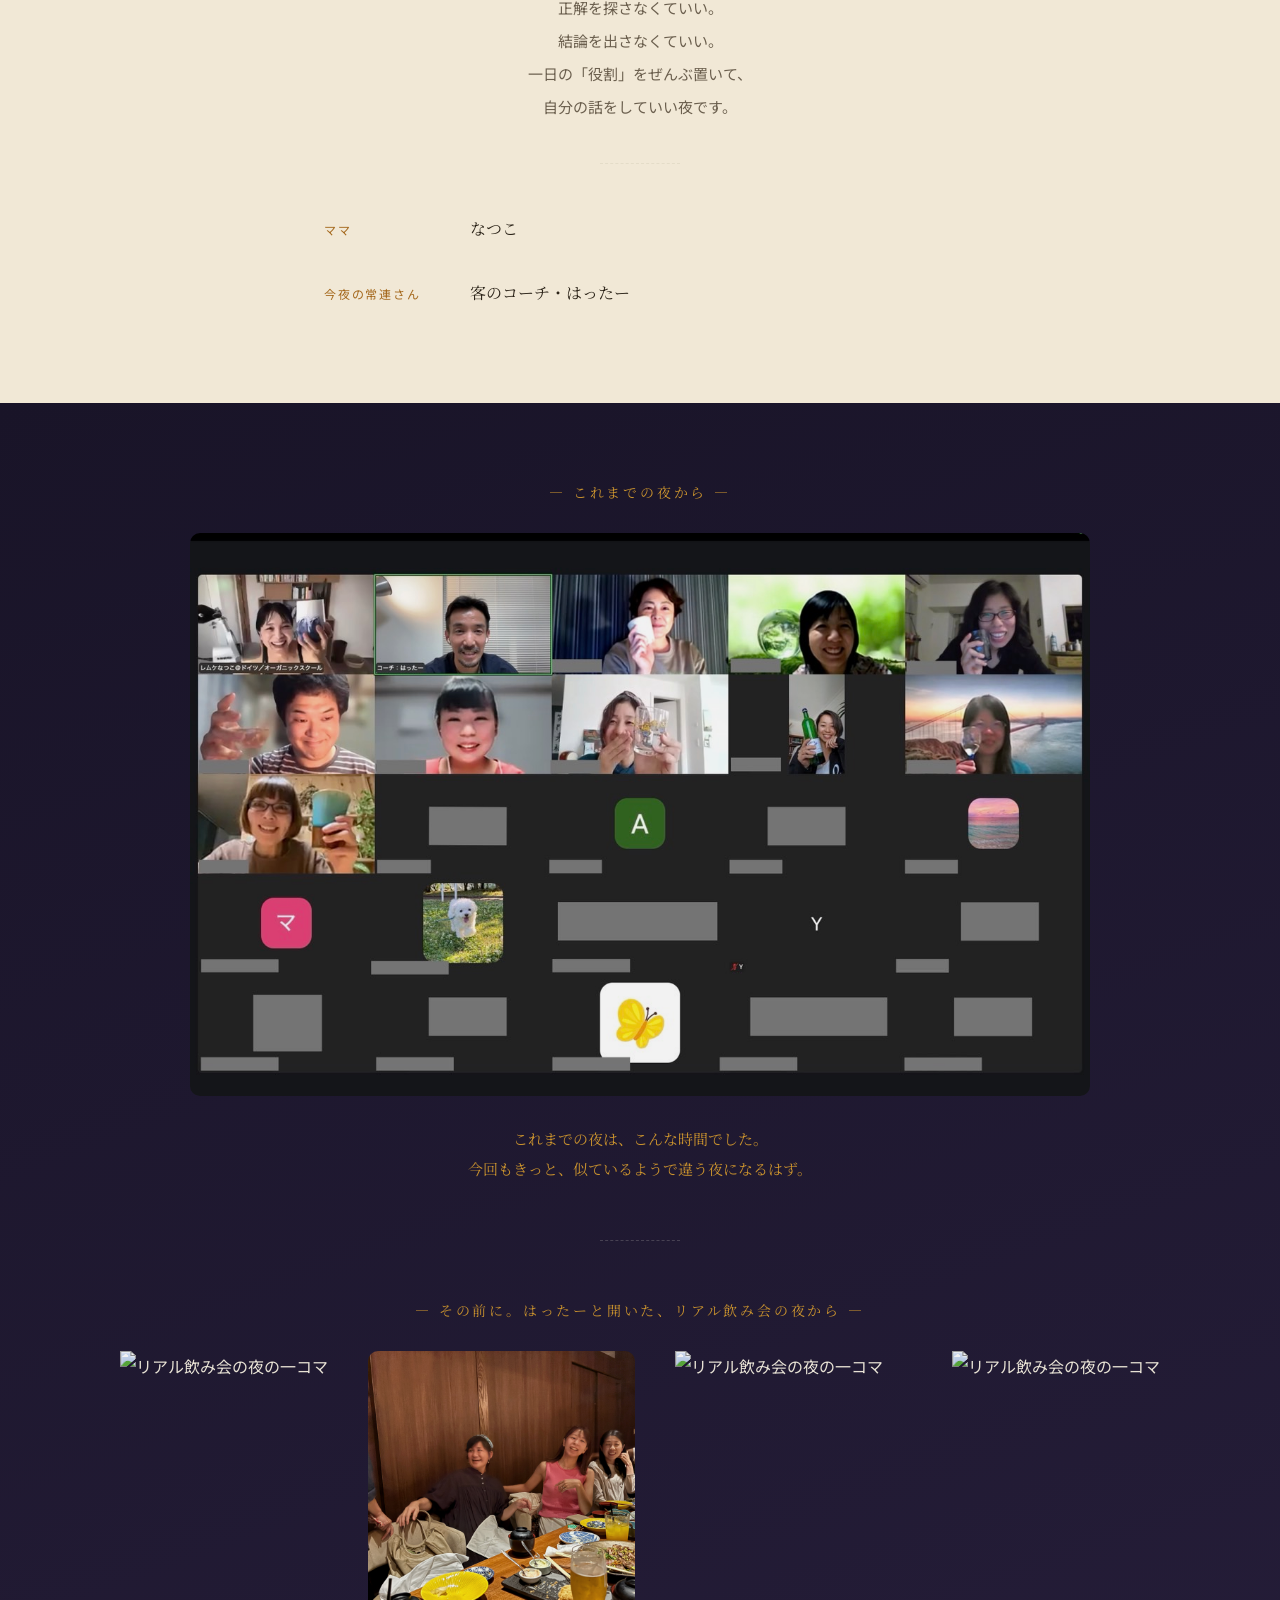
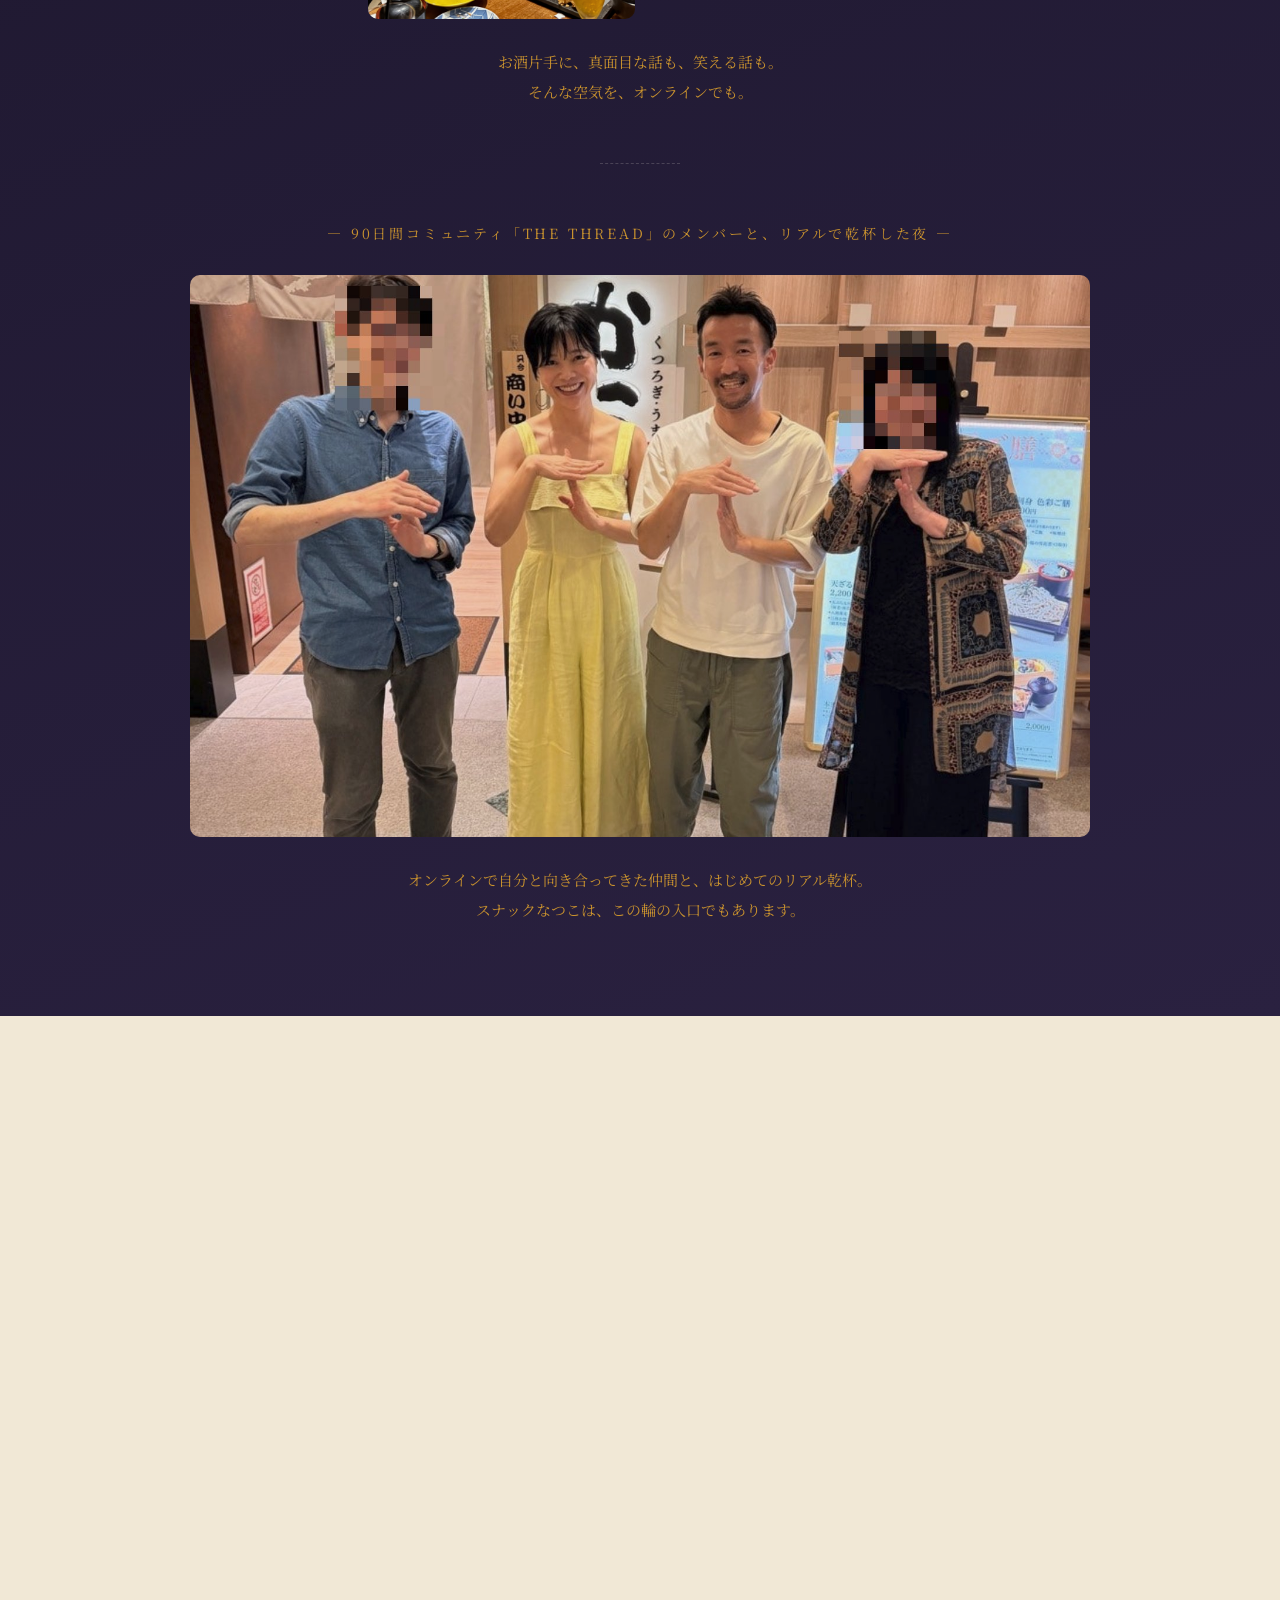
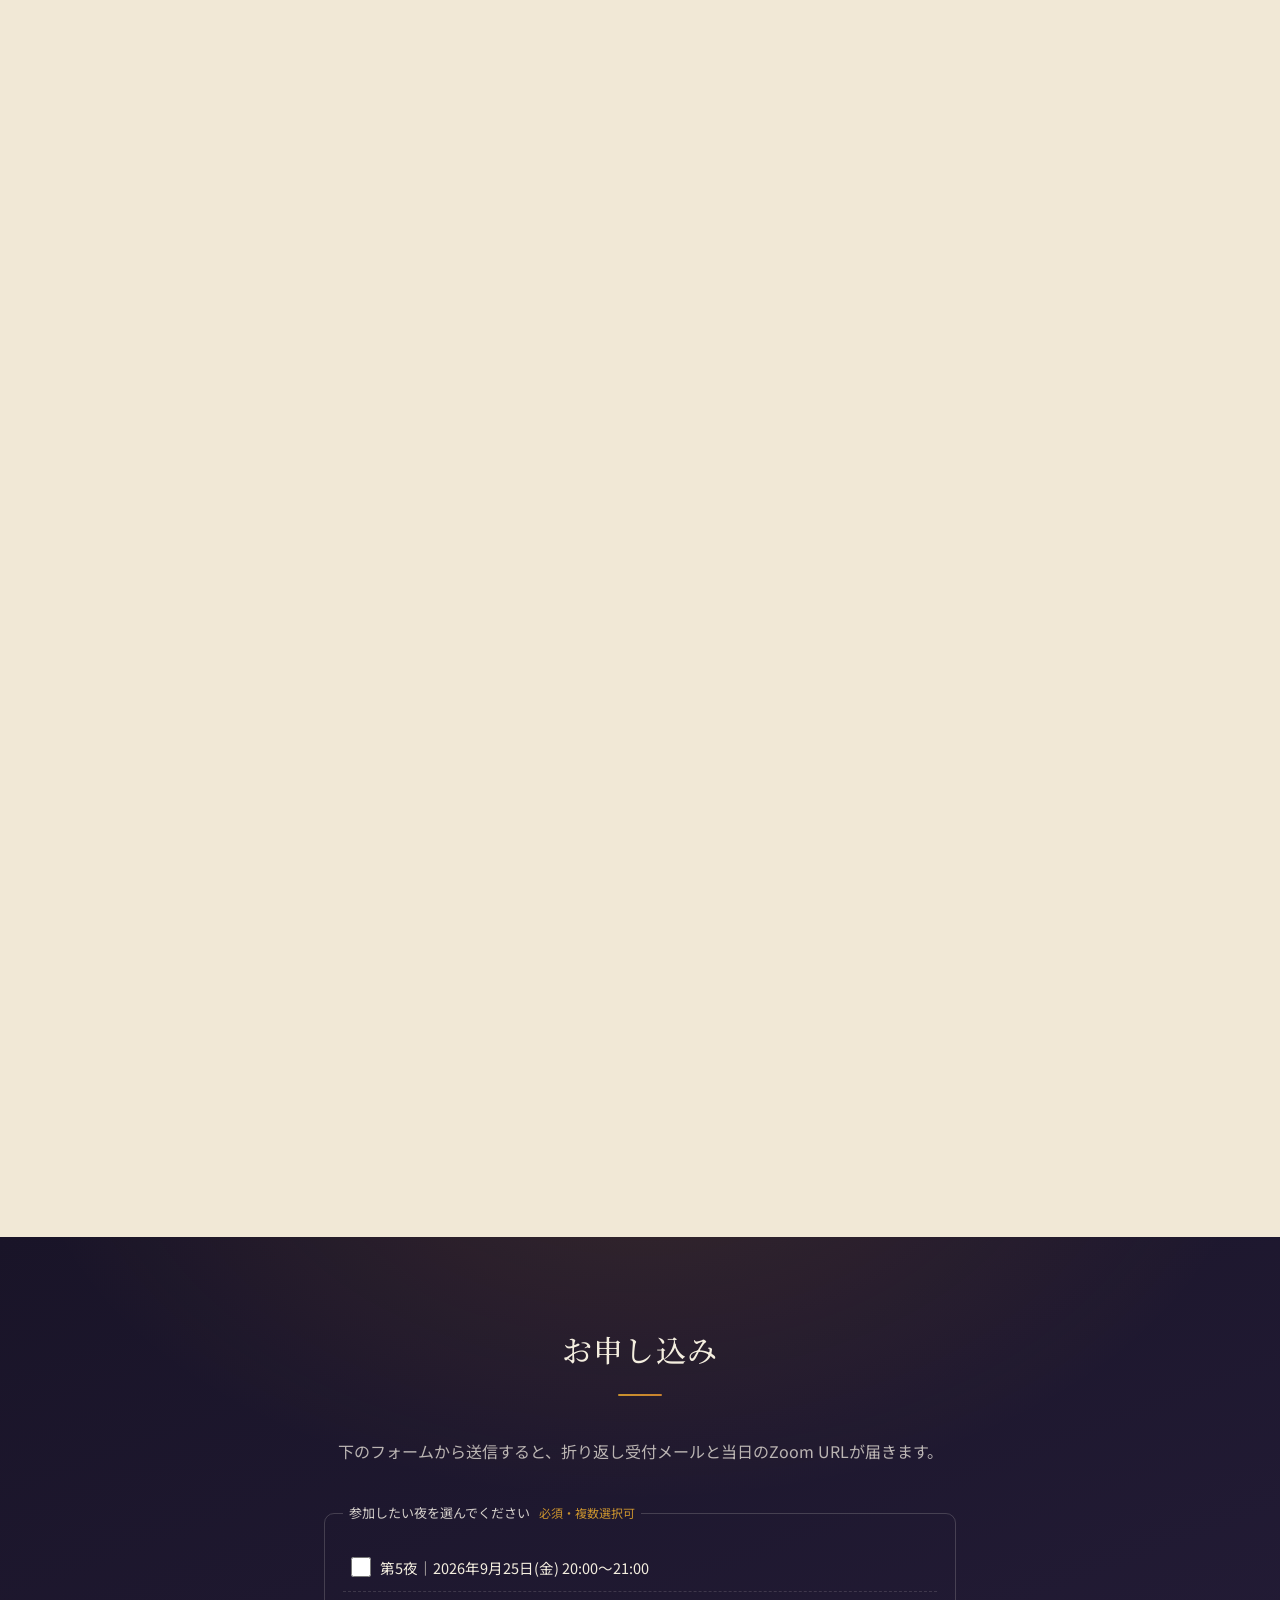
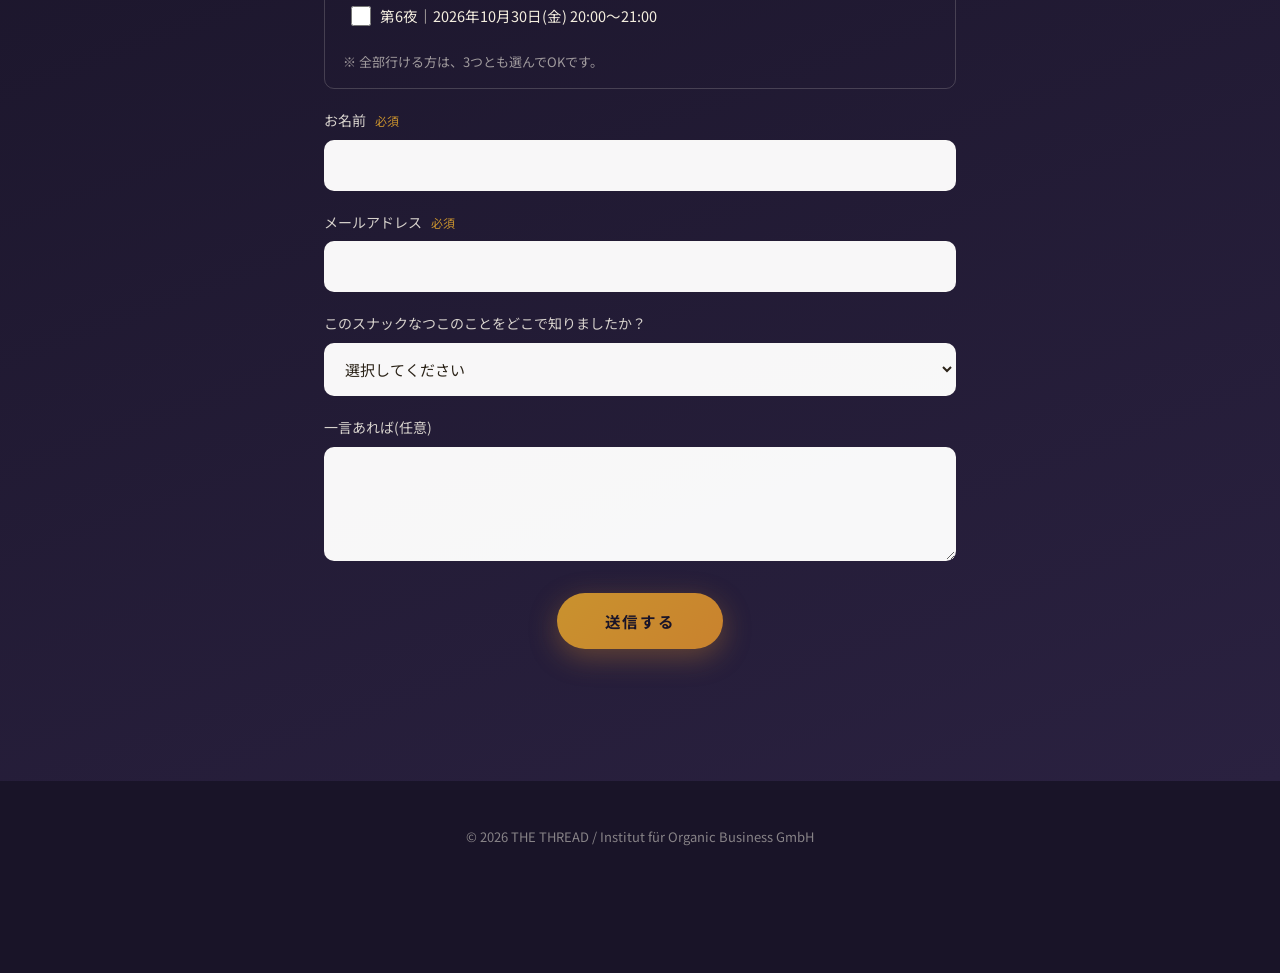
==== commit 4c5b8c27: "8月分(第4夜)の申し込みを終了・削除 開催済みのため申し込みフォームと開催概要から8/28の枠を除去" ====
--- a/index.html
+++ b/index.html
@@ -167,7 +167,6 @@
   <div class="container narrow">
     <h2>開催概要</h2>
     <dl class="info-list">
-      <dt>第4夜</dt><dd>2026年8月28日(金) 20:00 〜 21:00(盛り上がったら延長もあり)</dd>
       <dt>第5夜</dt><dd>2026年9月25日(金) 20:00 〜 21:00(盛り上がったら延長もあり)</dd>
       <dt>第6夜</dt><dd>2026年10月30日(金) 20:00 〜 21:00(盛り上がったら延長もあり)</dd>
       <dt>場所</dt><dd>オンライン(Zoom・お申し込み後にURLをお送りします)</dd>
@@ -186,10 +185,6 @@
     <form id="applyForm" class="apply-form" novalidate>
       <fieldset class="apply-dates">
         <legend>参加したい夜を選んでください <em>必須・複数選択可</em></legend>
-        <label class="checkbox-row">
-          <input type="checkbox" name="dates" value="2026-08-28">
-          <span>第4夜｜2026年8月28日(金) 20:00〜21:00</span>
-        </label>
         <label class="checkbox-row">
           <input type="checkbox" name="dates" value="2026-09-25">
           <span>第5夜｜2026年9月25日(金) 20:00〜21:00</span>
--- a/style.css
+++ b/style.css
@@ -1,14 +1,14 @@
 :root {
-  --night: #211b33;
-  --night-2: #2d2444;
-  --lantern: #e0993f;
-  --lantern-soft: #f0bd7a;
-  --bg: #faf7f1;
-  --bg-alt: #f3ede1;
-  --ink: #2b2722;
-  --ink-soft: #5a544c;
-  --accent: #a8742e;
-  --line: #ddd5c5;
+  --night: #191428;
+  --night-2: #2A2140;
+  --lantern: #C9822E;
+  --lantern-soft: #C9922E;
+  --bg: #F1E8D6;
+  --bg-alt: #F8F0DD;
+  --ink: #2B2318;
+  --ink-soft: #6B5F4E;
+  --accent: #A5691E;
+  --line: #E4DCC8;
   --serif: "Noto Serif JP", serif;
   --sans: "Noto Sans JP", sans-serif;
 }
@@ -38,9 +38,9 @@
   position: relative;
   overflow: hidden;
   background:
-    radial-gradient(ellipse 90% 60% at 50% 108%, rgba(224, 153, 63, 0.34) 0%, rgba(224, 153, 63, 0) 62%),
-    linear-gradient(180deg, #191428 0%, var(--night) 55%, #2a2140 100%);
-  color: #f6f1e6;
+    radial-gradient(ellipse 90% 60% at 50% 108%, rgba(201, 130, 46, 0.34) 0%, rgba(201, 130, 46, 0) 62%),
+    linear-gradient(160deg, var(--night) 0%, var(--night-2) 100%);
+  color: #F4EEDF;
   padding: 104px 24px 96px;
   text-align: center;
 }
@@ -98,7 +98,7 @@
   font-size: clamp(42px, 7vw, 66px);
   margin: 0 0 18px;
   line-height: 1.2;
-  color: #faf6ec;
+  color: #F4EEDF;
   text-shadow: 0 0 34px rgba(240, 189, 122, 0.35);
 }
 .hero-sub {
@@ -118,7 +118,7 @@
 .btn-primary {
   display: inline-block;
   background: linear-gradient(135deg, var(--lantern-soft) 0%, var(--lantern) 100%);
-  color: #211b33;
+  color: var(--night);
   font-weight: 700;
   padding: 17px 48px;
   border-radius: 999px;
@@ -128,11 +128,11 @@
   cursor: pointer;
   transition: transform .25s ease, box-shadow .25s ease;
   font-family: var(--sans);
-  box-shadow: 0 8px 28px rgba(224, 153, 63, 0.38);
+  box-shadow: 0 8px 28px rgba(201, 130, 46, 0.38);
 }
 .btn-primary:hover {
   transform: translateY(-2px);
-  box-shadow: 0 12px 34px rgba(224, 153, 63, 0.5);
+  box-shadow: 0 12px 34px rgba(201, 130, 46, 0.5);
 }
 
 /* ---------- Sections ---------- */
@@ -322,7 +322,7 @@
   height: 9px;
   border-radius: 50%;
   background: var(--lantern);
-  box-shadow: 0 0 0 4px rgba(224, 153, 63, 0.18);
+  box-shadow: 0 0 0 4px rgba(201, 130, 46, 0.18);
 }
 .note { font-size: 13px; color: var(--ink-soft); margin-top: 16px; }
 
@@ -393,11 +393,11 @@
 /* ---------- Form ---------- */
 .section-apply {
   background:
-    radial-gradient(ellipse 80% 55% at 50% -10%, rgba(224, 153, 63, 0.16) 0%, rgba(224, 153, 63, 0) 60%),
-    linear-gradient(180deg, var(--night) 0%, #191428 100%);
-  color: #f6f1e6;
-}
-.section-apply h2 { color: #faf6ec; }
+    radial-gradient(ellipse 80% 55% at 50% -10%, rgba(201, 130, 46, 0.16) 0%, rgba(201, 130, 46, 0) 60%),
+    linear-gradient(160deg, var(--night) 0%, var(--night-2) 100%);
+  color: #F4EEDF;
+}
+.section-apply h2 { color: #F4EEDF; }
 .apply-lead { text-align: center; color: rgba(246, 241, 230, 0.72); margin-bottom: 34px; }
 .apply-form { display: flex; flex-direction: column; gap: 18px; }
 .apply-form label { display: flex; flex-direction: column; gap: 6px; font-size: 14px; color: rgba(246, 241, 230, 0.85); }
@@ -419,7 +419,7 @@
 .apply-form textarea:focus {
   outline: none;
   border-color: var(--lantern);
-  box-shadow: 0 0 0 3px rgba(224, 153, 63, 0.3);
+  box-shadow: 0 0 0 3px rgba(201, 130, 46, 0.3);
 }
 .apply-dates {
   border: 1px solid rgba(246, 241, 230, 0.18);
@@ -450,7 +450,7 @@
   accent-color: var(--lantern);
   cursor: pointer;
 }
-.checkbox-row span { font-size: 14.5px; color: #f6f1e6; }
+.checkbox-row span { font-size: 14.5px; color: #F4EEDF; }
 .apply-dates .note { color: rgba(246, 241, 230, 0.6); margin: 10px 0 0; }
 .apply-form button { margin-top: 14px; align-self: center; }
 .form-status { text-align: center; min-height: 1.2em; font-size: 14px; }
@@ -460,8 +460,8 @@
 /* ---------- Gallery ---------- */
 .section-gallery {
   padding: 76px 24px;
-  background: linear-gradient(180deg, #191428 0%, var(--night) 100%);
-  color: #f2ede4;
+  background: linear-gradient(160deg, var(--night) 0%, var(--night-2) 100%);
+  color: #F4EEDF;
   text-align: center;
 }
 .gallery-inner { max-width: 1100px; margin: 0 auto; }
@@ -527,7 +527,7 @@
 .sticky-cta .btn-primary {
   padding: 12px 30px;
   font-size: 14px;
-  box-shadow: 0 6px 20px rgba(224, 153, 63, 0.4);
+  box-shadow: 0 6px 20px rgba(201, 130, 46, 0.4);
 }
 @media (max-width: 480px) {
   .sticky-cta-text { font-size: 12.5px; }
@@ -542,8 +542,8 @@
   justify-content: center;
   padding: 80px 24px;
   background:
-    radial-gradient(ellipse 80% 55% at 50% 110%, rgba(224, 153, 63, 0.2) 0%, rgba(224, 153, 63, 0) 60%),
-    linear-gradient(180deg, #191428 0%, var(--night) 100%);
+    radial-gradient(ellipse 80% 55% at 50% 110%, rgba(201, 130, 46, 0.2) 0%, rgba(201, 130, 46, 0) 60%),
+    linear-gradient(160deg, var(--night) 0%, var(--night-2) 100%);
 }
 .thanks-card {
   max-width: 560px;
@@ -608,7 +608,7 @@
 }
 .thanks-zoom {
   background: var(--night);
-  color: #f2ede4;
+  color: #F4EEDF;
   padding: 28px 24px;
   border-radius: 12px;
   margin: 0 0 28px;
@@ -622,7 +622,7 @@
 .thanks-zoom-line a {
   display: inline-block;
   background: linear-gradient(135deg, var(--lantern-soft), var(--lantern));
-  color: #211b33;
+  color: var(--night);
   font-weight: 700;
   padding: 12px 32px;
   border-radius: 999px;
@@ -638,7 +638,7 @@
   font-size: 14px;
   line-height: 2;
   margin: 0 0 14px;
-  color: #f2ede4;
+  color: #F4EEDF;
 }
 .thanks-zoom-detail strong {
   color: #fff;
@@ -664,6 +664,6 @@
   text-align: center;
   font-size: 13px;
   color: rgba(246, 241, 230, 0.5);
-  background: #191428;
+  background: var(--night);
   border-top: none;
 }
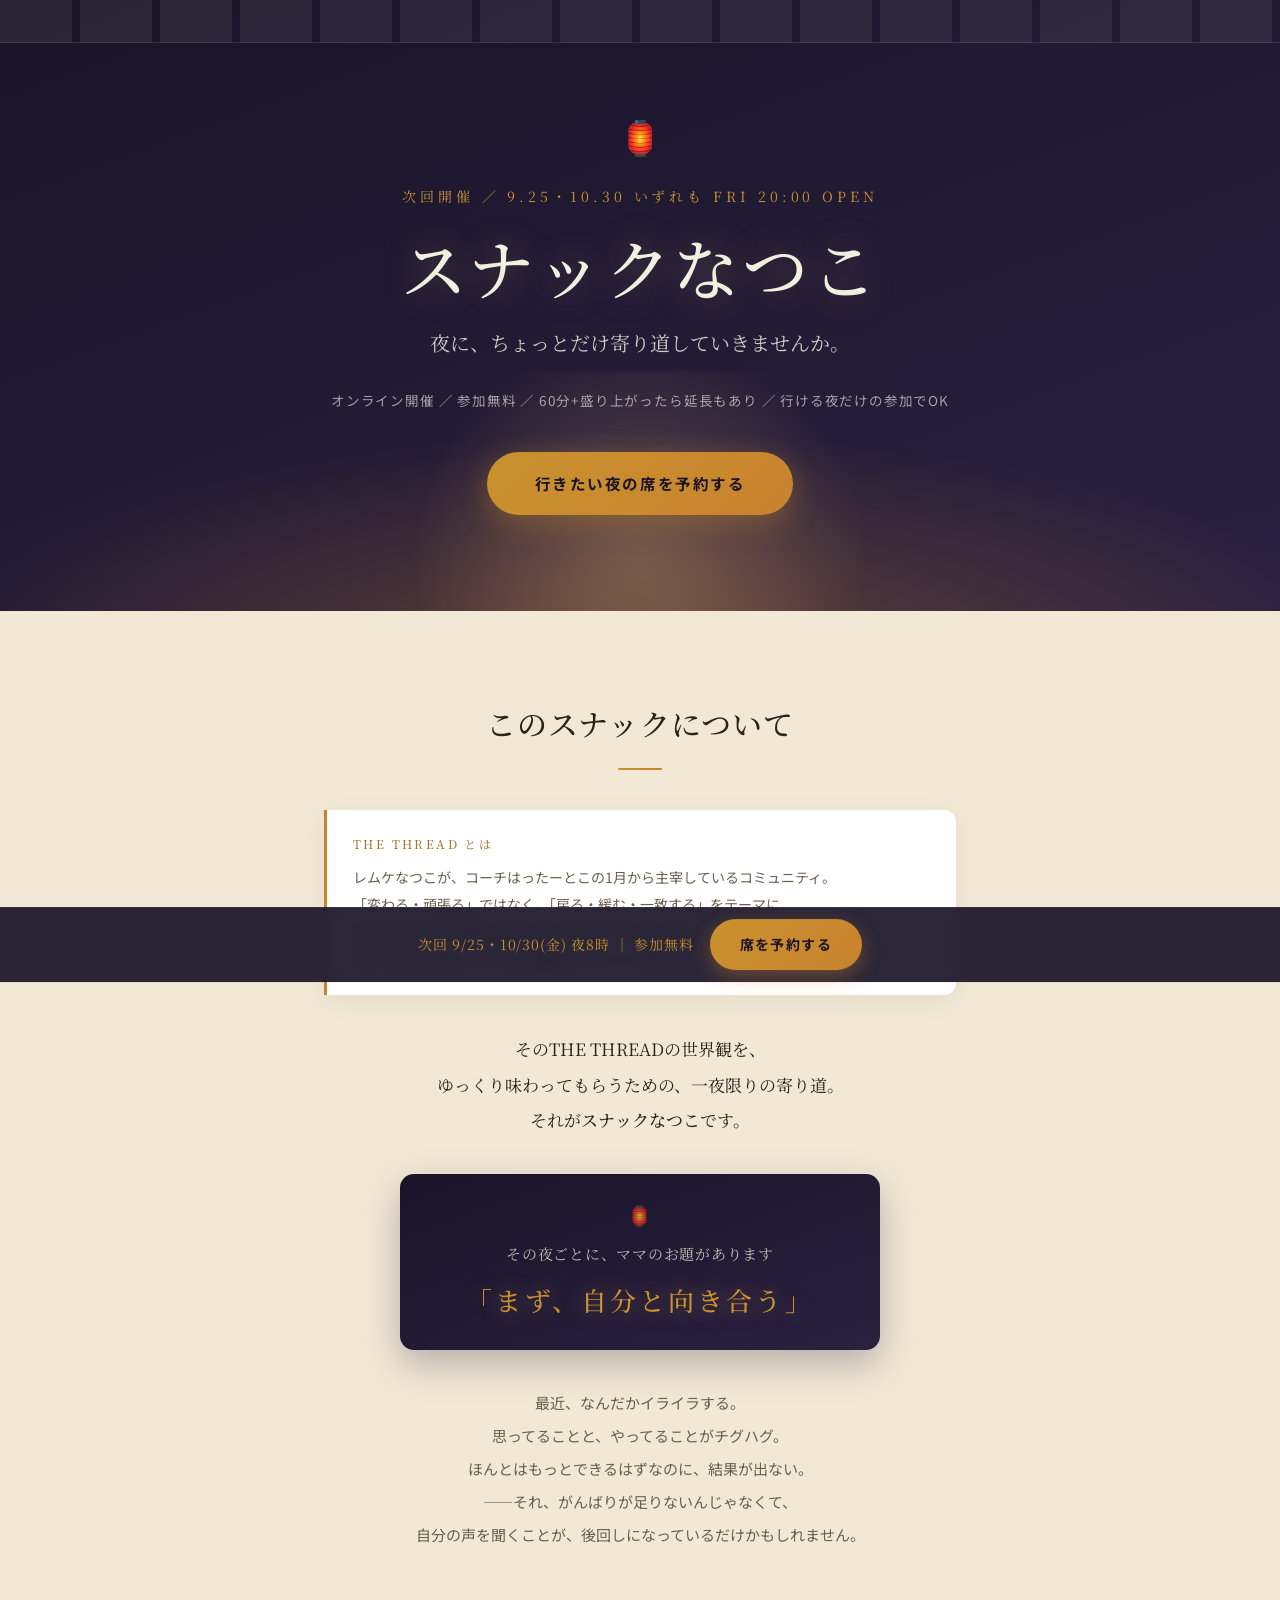
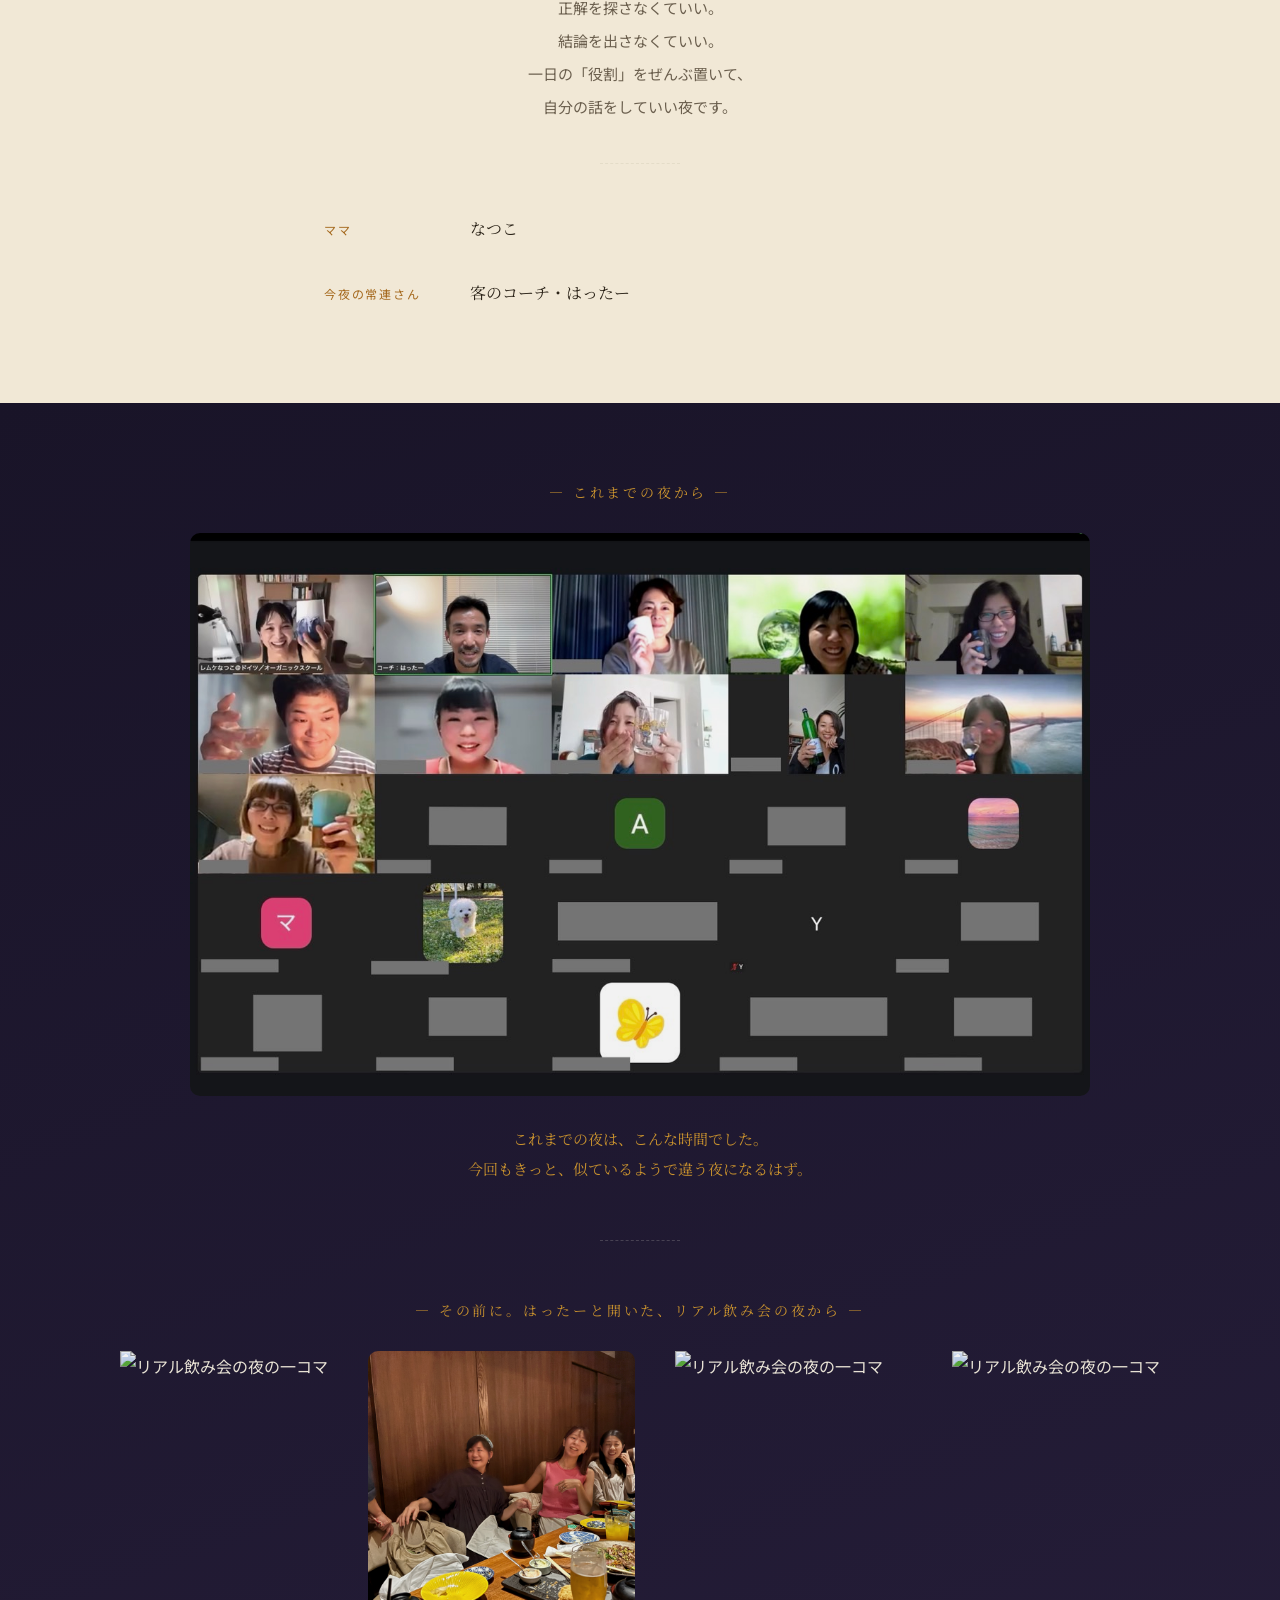
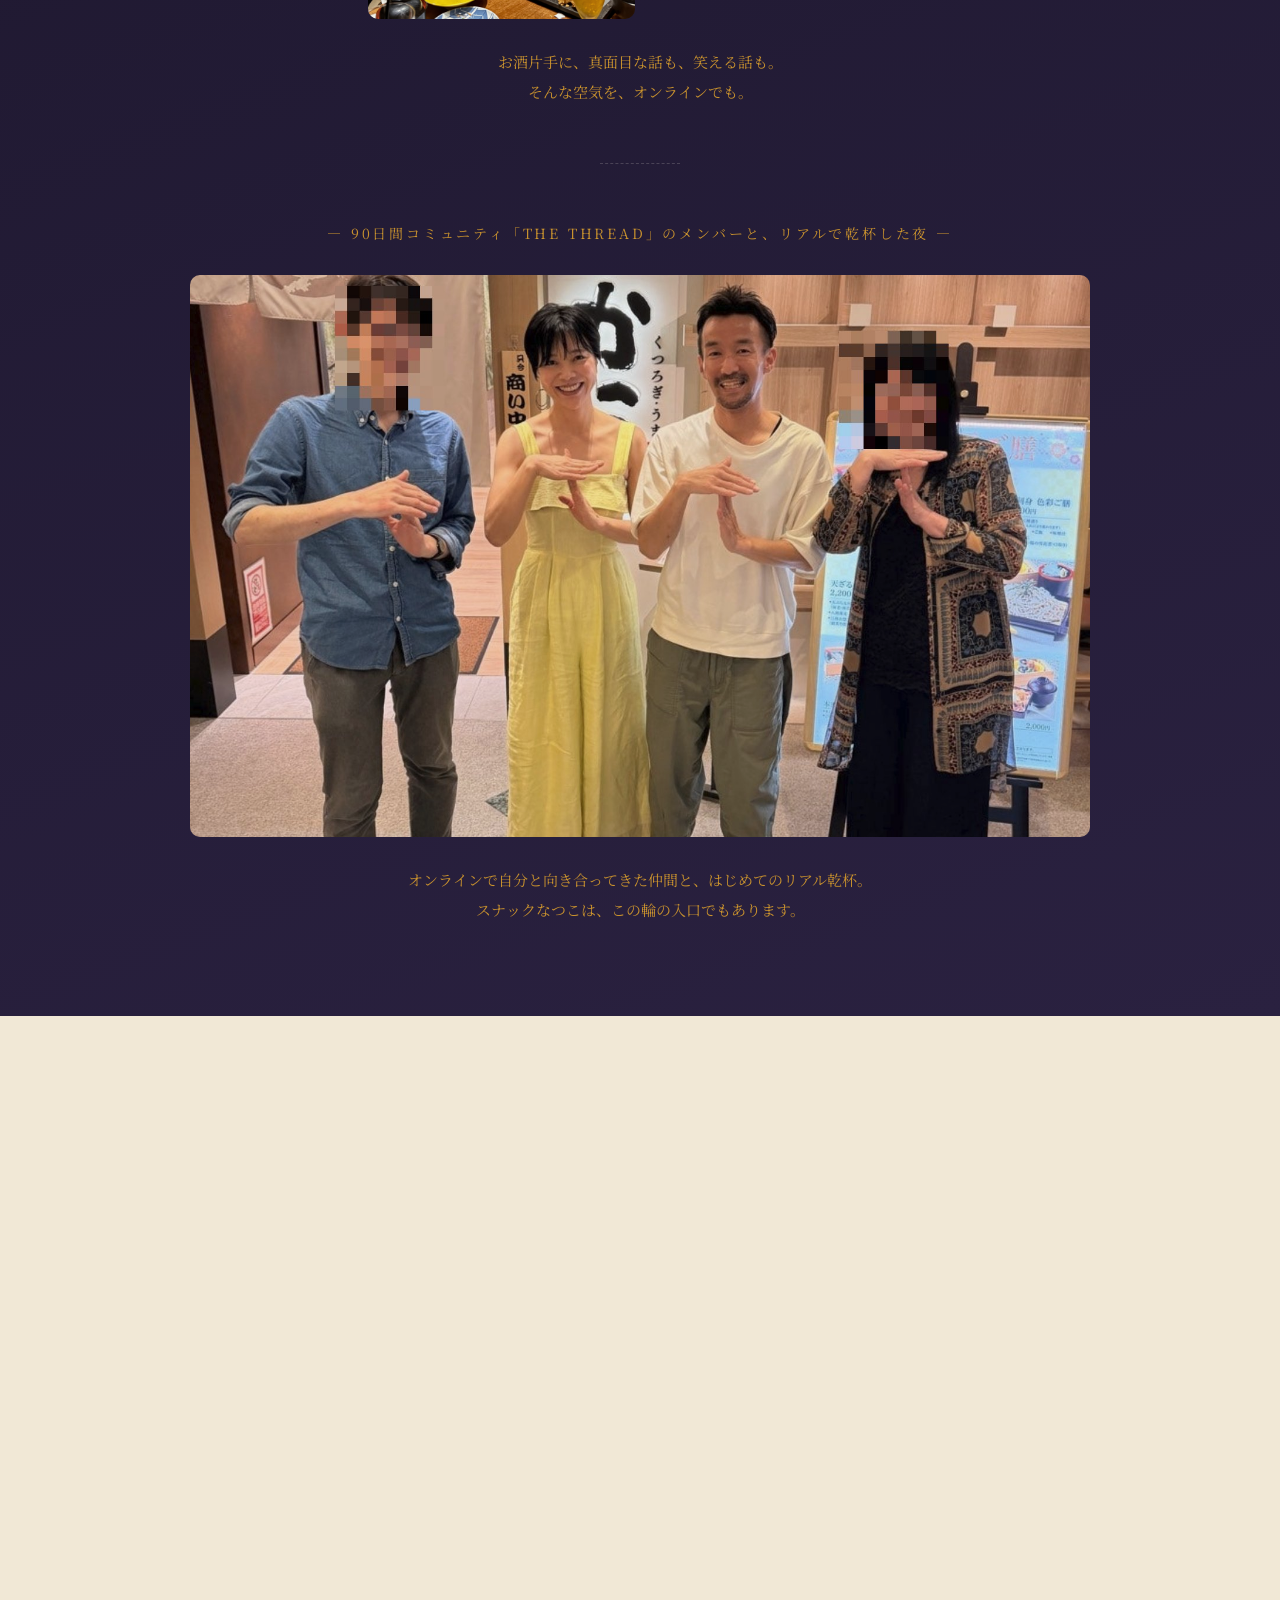
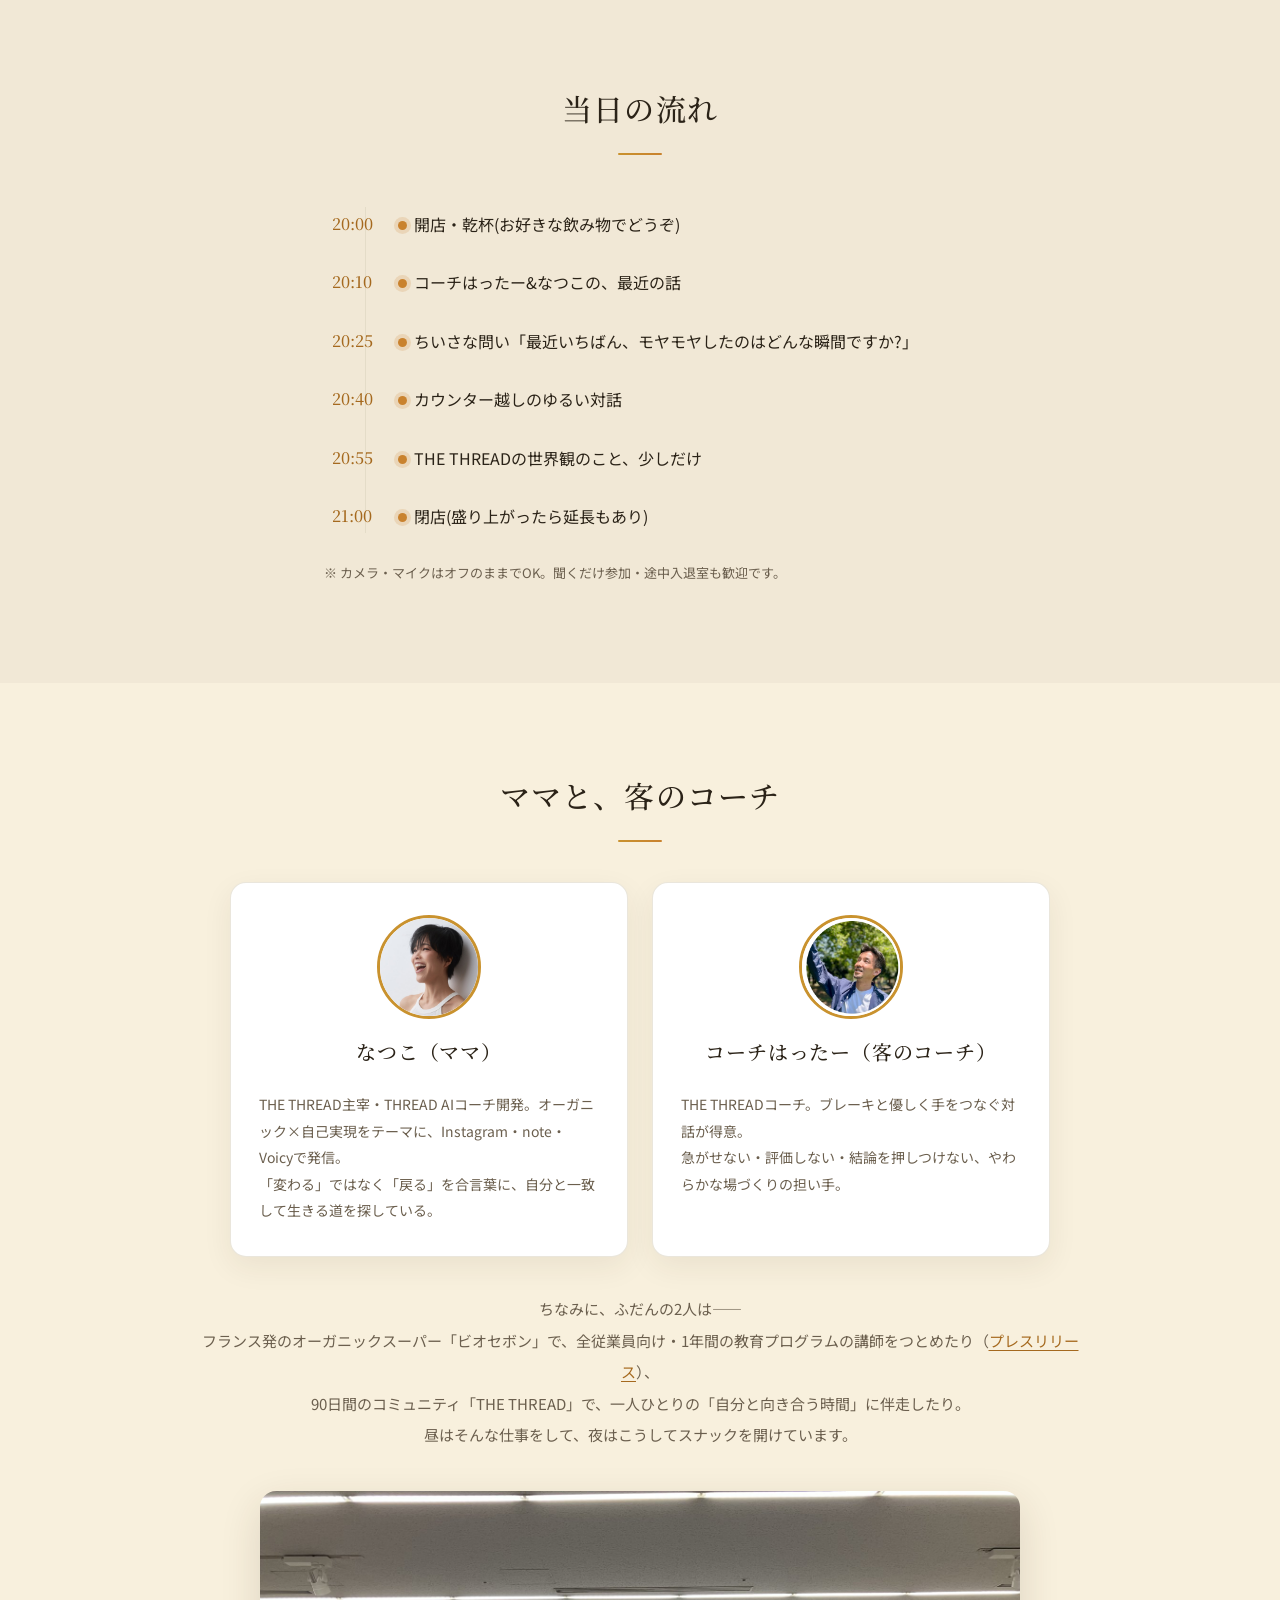
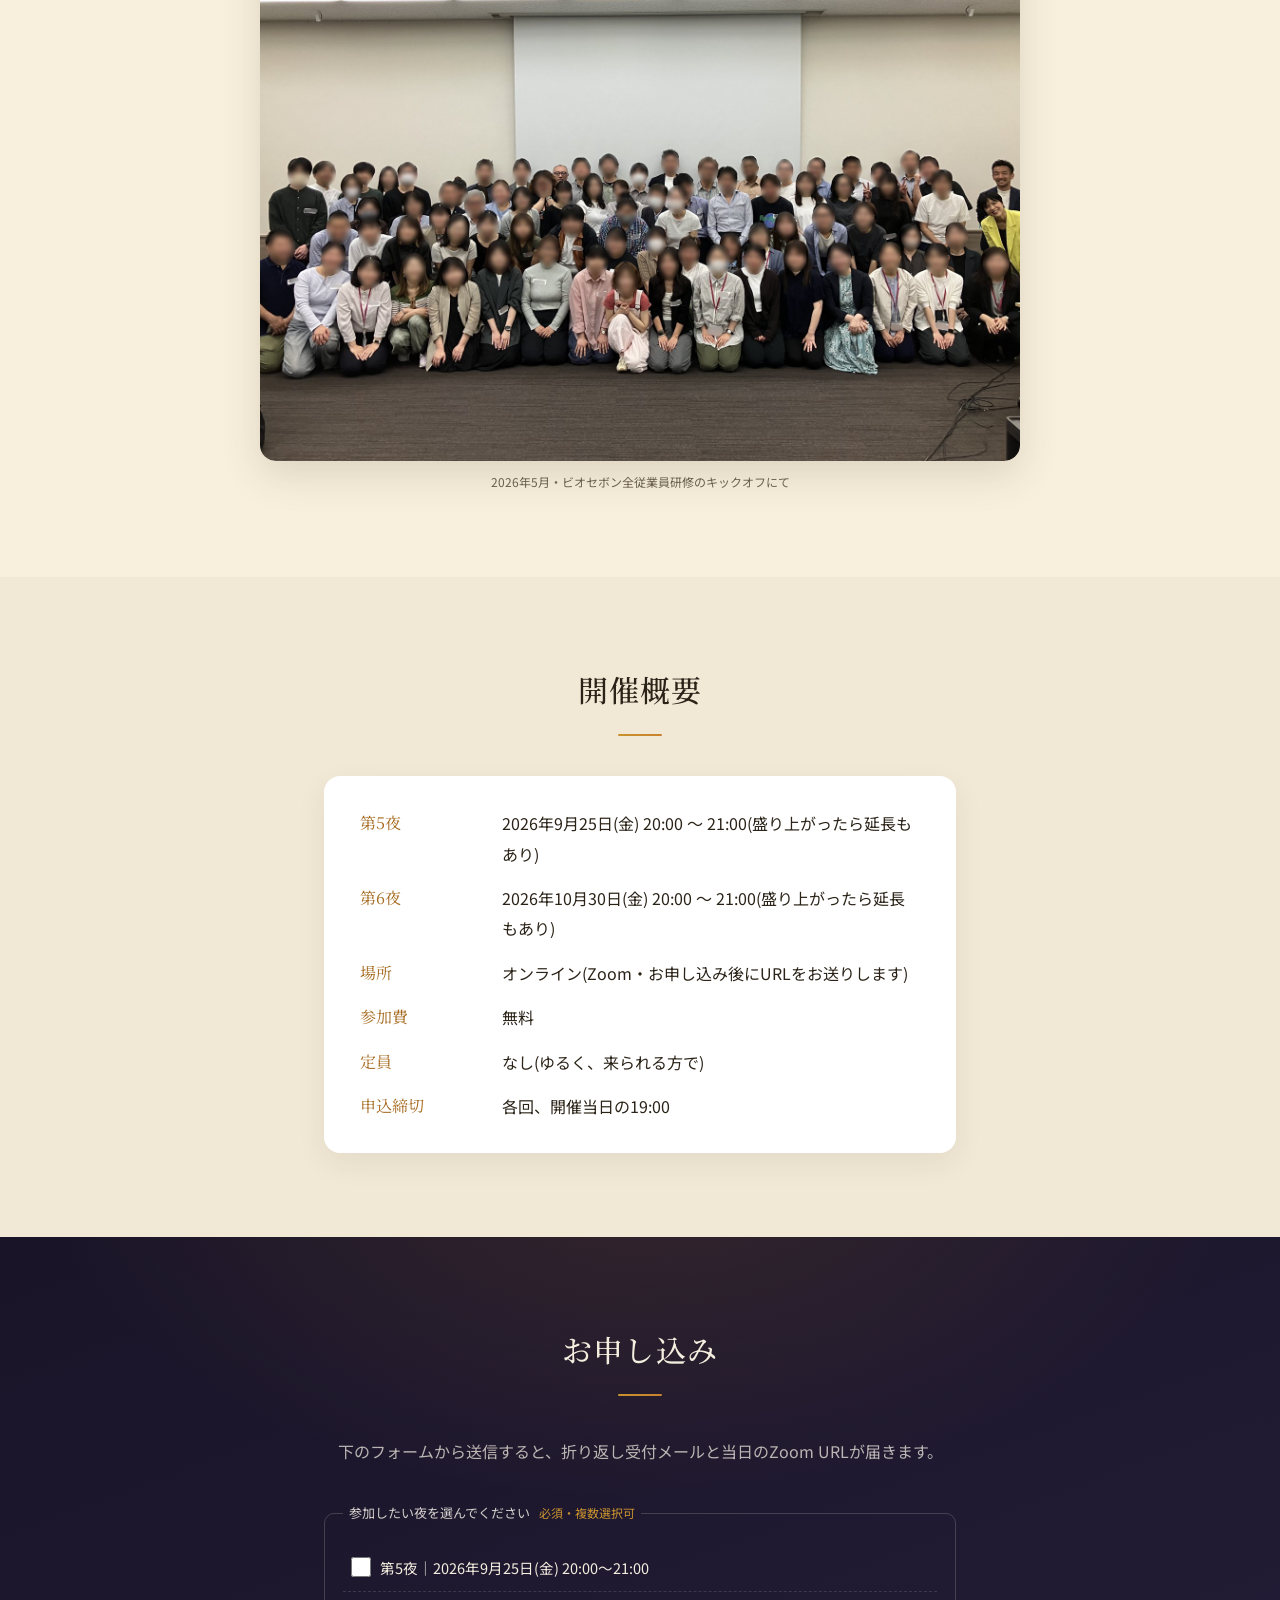
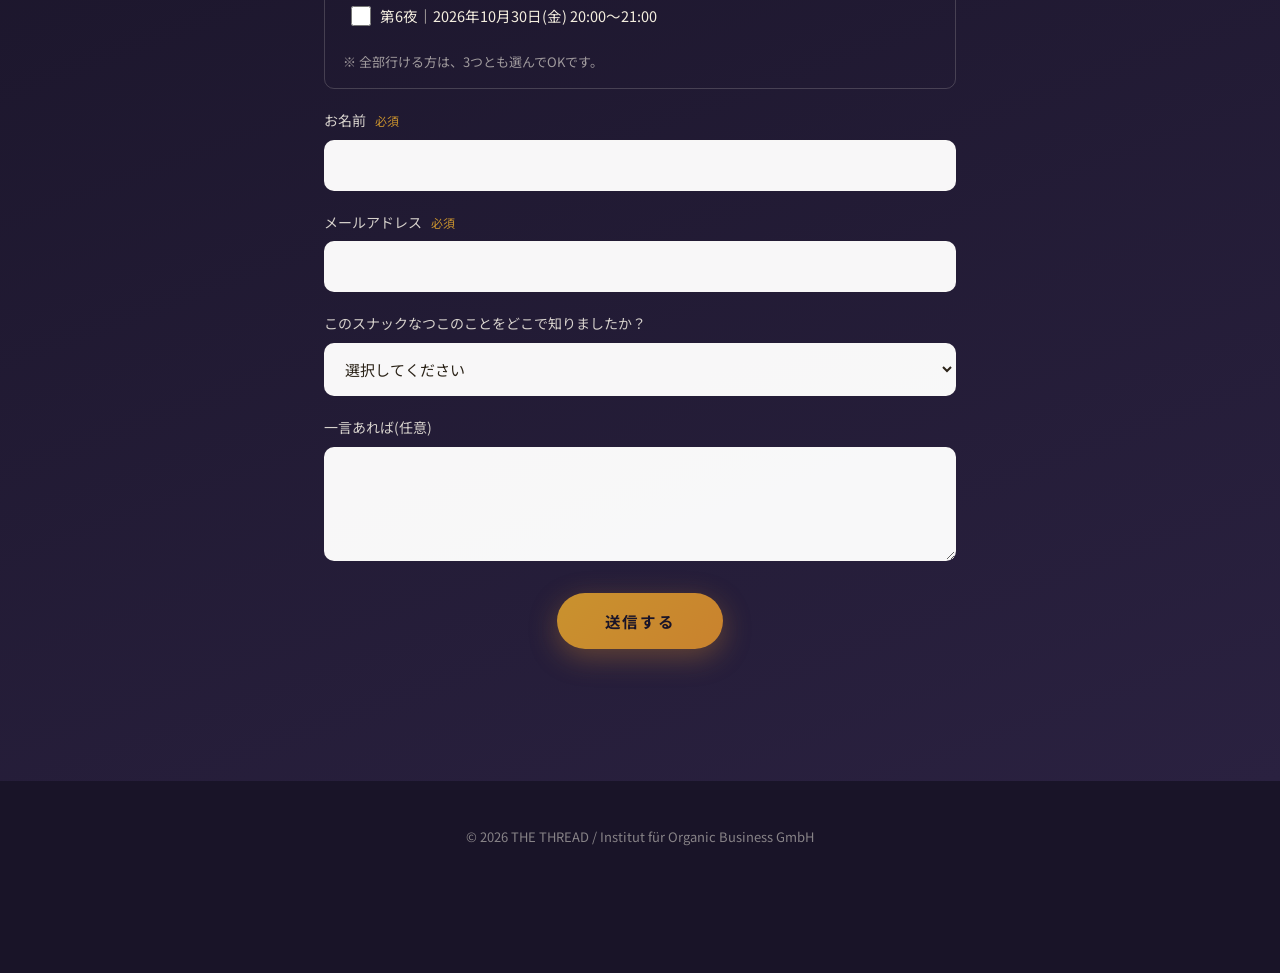
==== commit 2e6745a1: "タイトル・見出し・フッター・サンクスページの8/28表記も除去 info-listとフォームは削除済みだったが、title/meta/hero/追従CTA/thanksページの 静的テキストに8/28" ====
--- a/index.html
+++ b/index.html
@@ -12,9 +12,9 @@
 
 <meta charset="UTF-8">
 <meta name="viewport" content="width=device-width, initial-scale=1.0">
-<title>スナックなつこ 次回のご案内｜8/28・9/25・10/30(金)20:00開催</title>
-<meta name="description" content="家族や仕事のことばかりで後回しになってきた自分の話を、ゆっくりしていい夜。オンラインの寄り道、次回は8/28・9/25・10/30(いずれも金曜20時〜)、参加無料。行ける夜だけの参加でOK。">
-<meta property="og:title" content="スナックなつこ 次回のご案内｜8/28・9/25・10/30(金)20:00">
+<title>スナックなつこ 次回のご案内｜9/25・10/30(金)20:00開催</title>
+<meta name="description" content="家族や仕事のことばかりで後回しになってきた自分の話を、ゆっくりしていい夜。オンラインの寄り道、次回は9/25・10/30(いずれも金曜20時〜)、参加無料。行ける夜だけの参加でOK。">
+<meta property="og:title" content="スナックなつこ 次回のご案内｜9/25・10/30(金)20:00">
 <meta property="og:description" content="THE THREADの世界観をゆっくり味わう、オンラインの夜の寄り道。参加無料。行ける夜だけの参加でOK。">
 <link rel="preconnect" href="https://fonts.googleapis.com">
 <link rel="preconnect" href="https://fonts.gstatic.com" crossorigin>
@@ -26,7 +26,7 @@
 <header class="hero">
   <div class="hero-inner">
     <span class="hero-lantern">🏮</span>
-    <p class="hero-date">次回開催 ／ 8.28・9.25・10.30 いずれも FRI 20:00 OPEN</p>
+    <p class="hero-date">次回開催 ／ 9.25・10.30 いずれも FRI 20:00 OPEN</p>
     <h1 class="hero-title">スナックなつこ</h1>
     <p class="hero-sub">夜に、ちょっとだけ寄り道していきませんか。</p>
     <p class="hero-meta">オンライン開催 ／ 参加無料 ／ 60分+盛り上がったら延長もあり ／ 行ける夜だけの参加でOK</p>
@@ -232,7 +232,7 @@
 </footer>
 
 <div class="sticky-cta" id="stickyCta">
-  <span class="sticky-cta-text">次回 8/28・9/25・10/30(金) 夜8時 ｜ 参加無料</span>
+  <span class="sticky-cta-text">次回 9/25・10/30(金) 夜8時 ｜ 参加無料</span>
   <a class="btn-primary" href="#apply">席を予約する</a>
 </div>
 
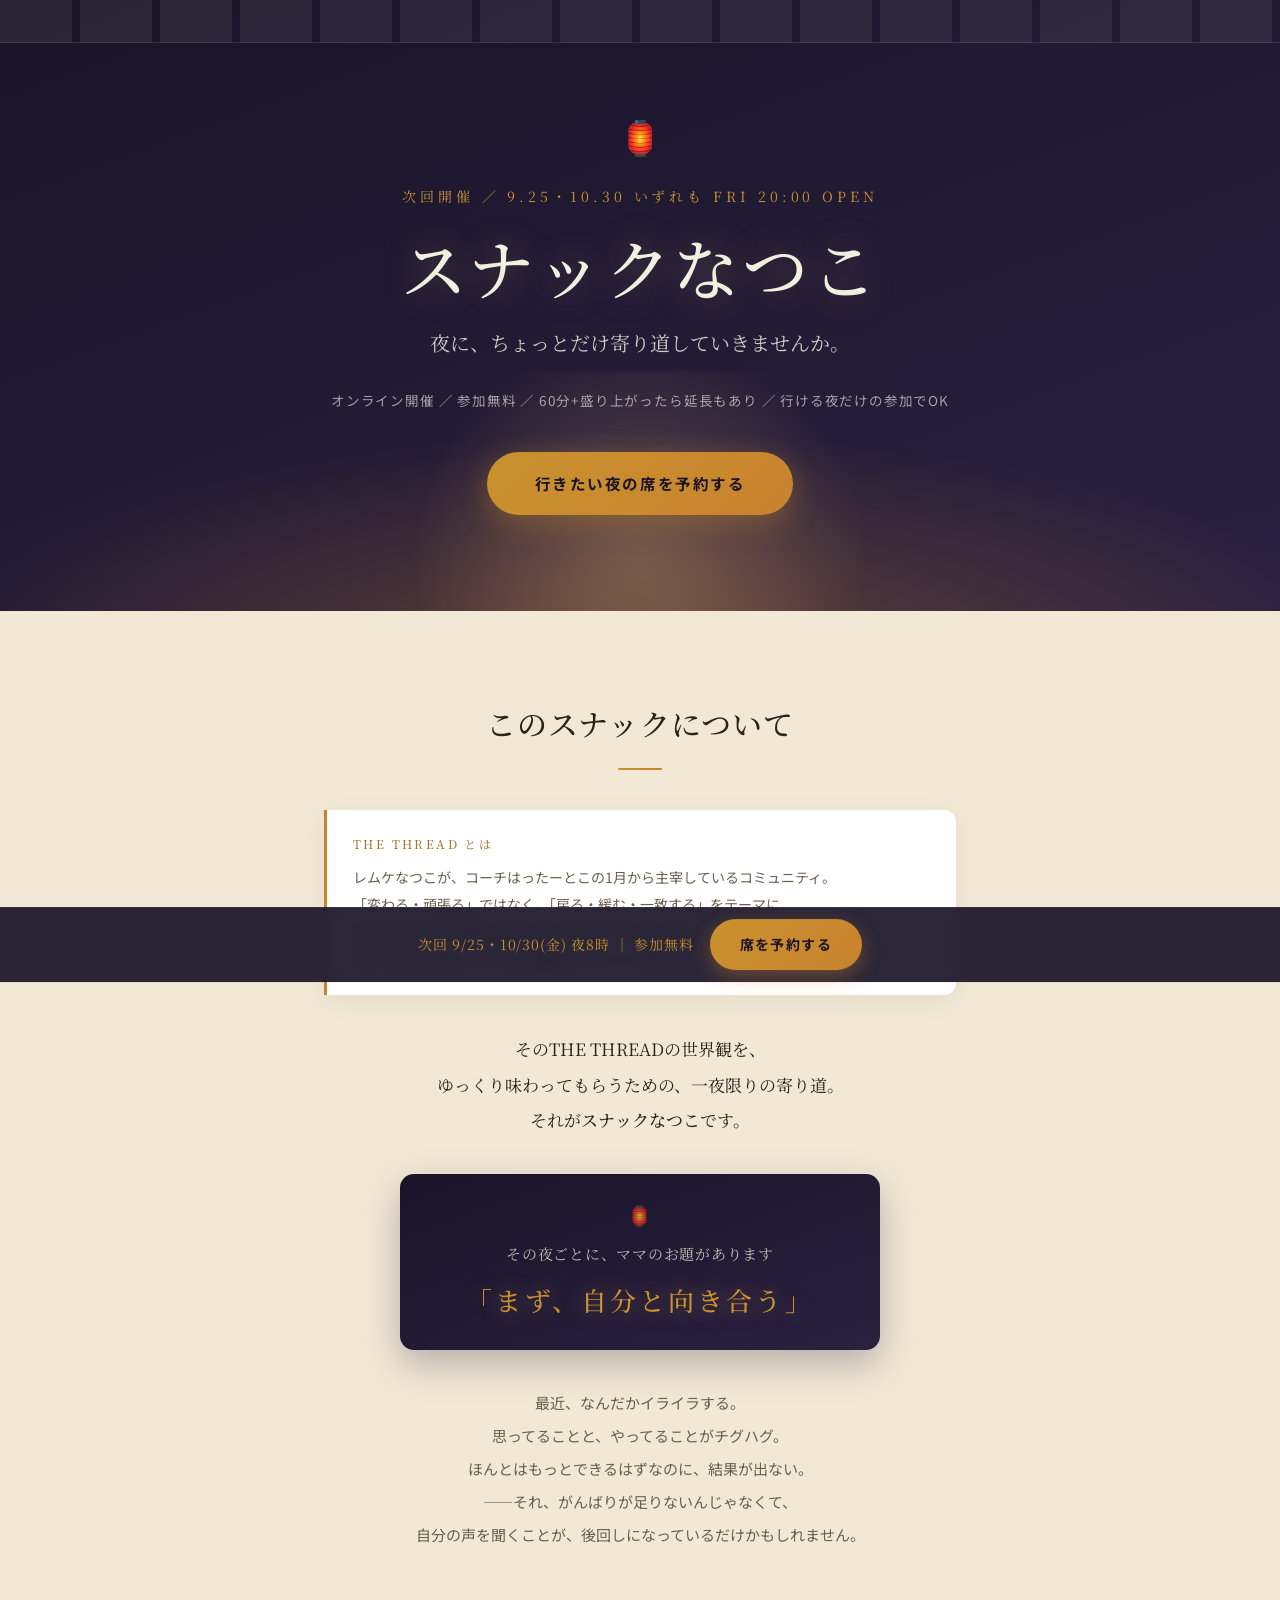
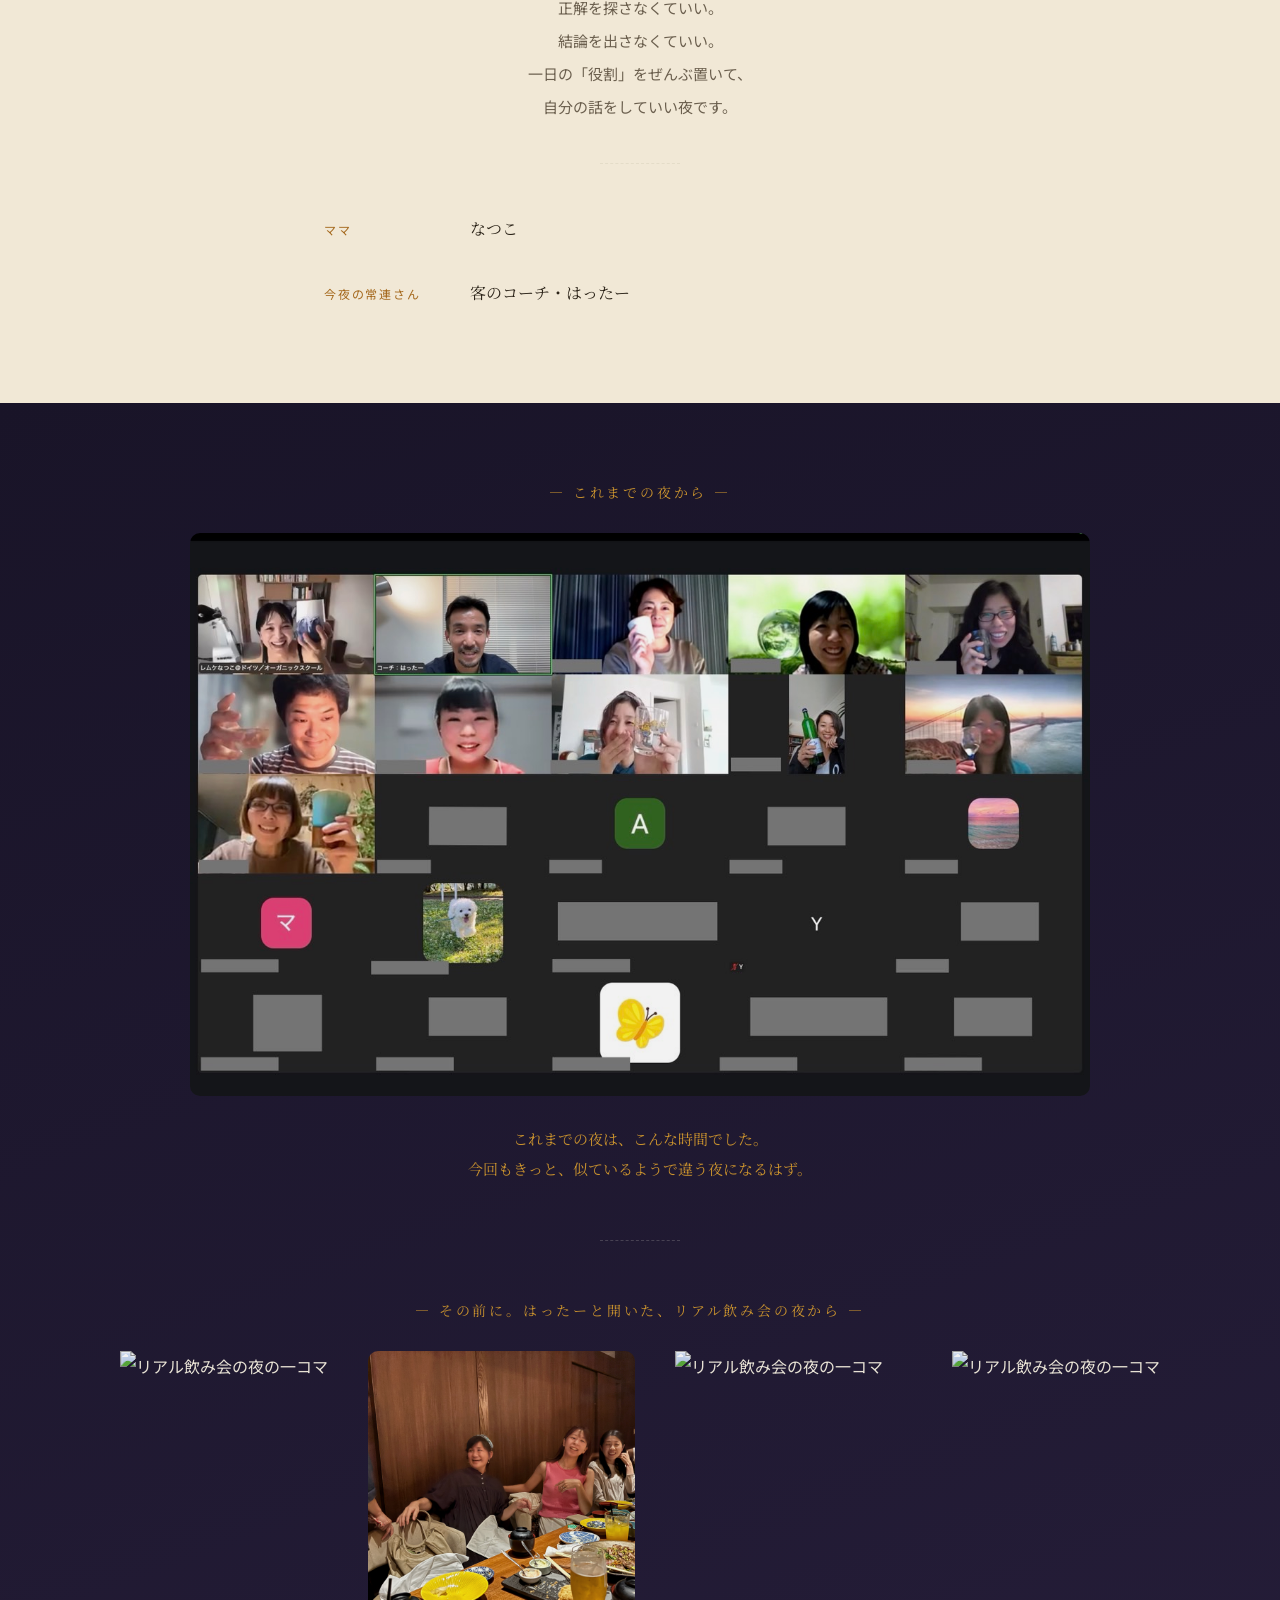
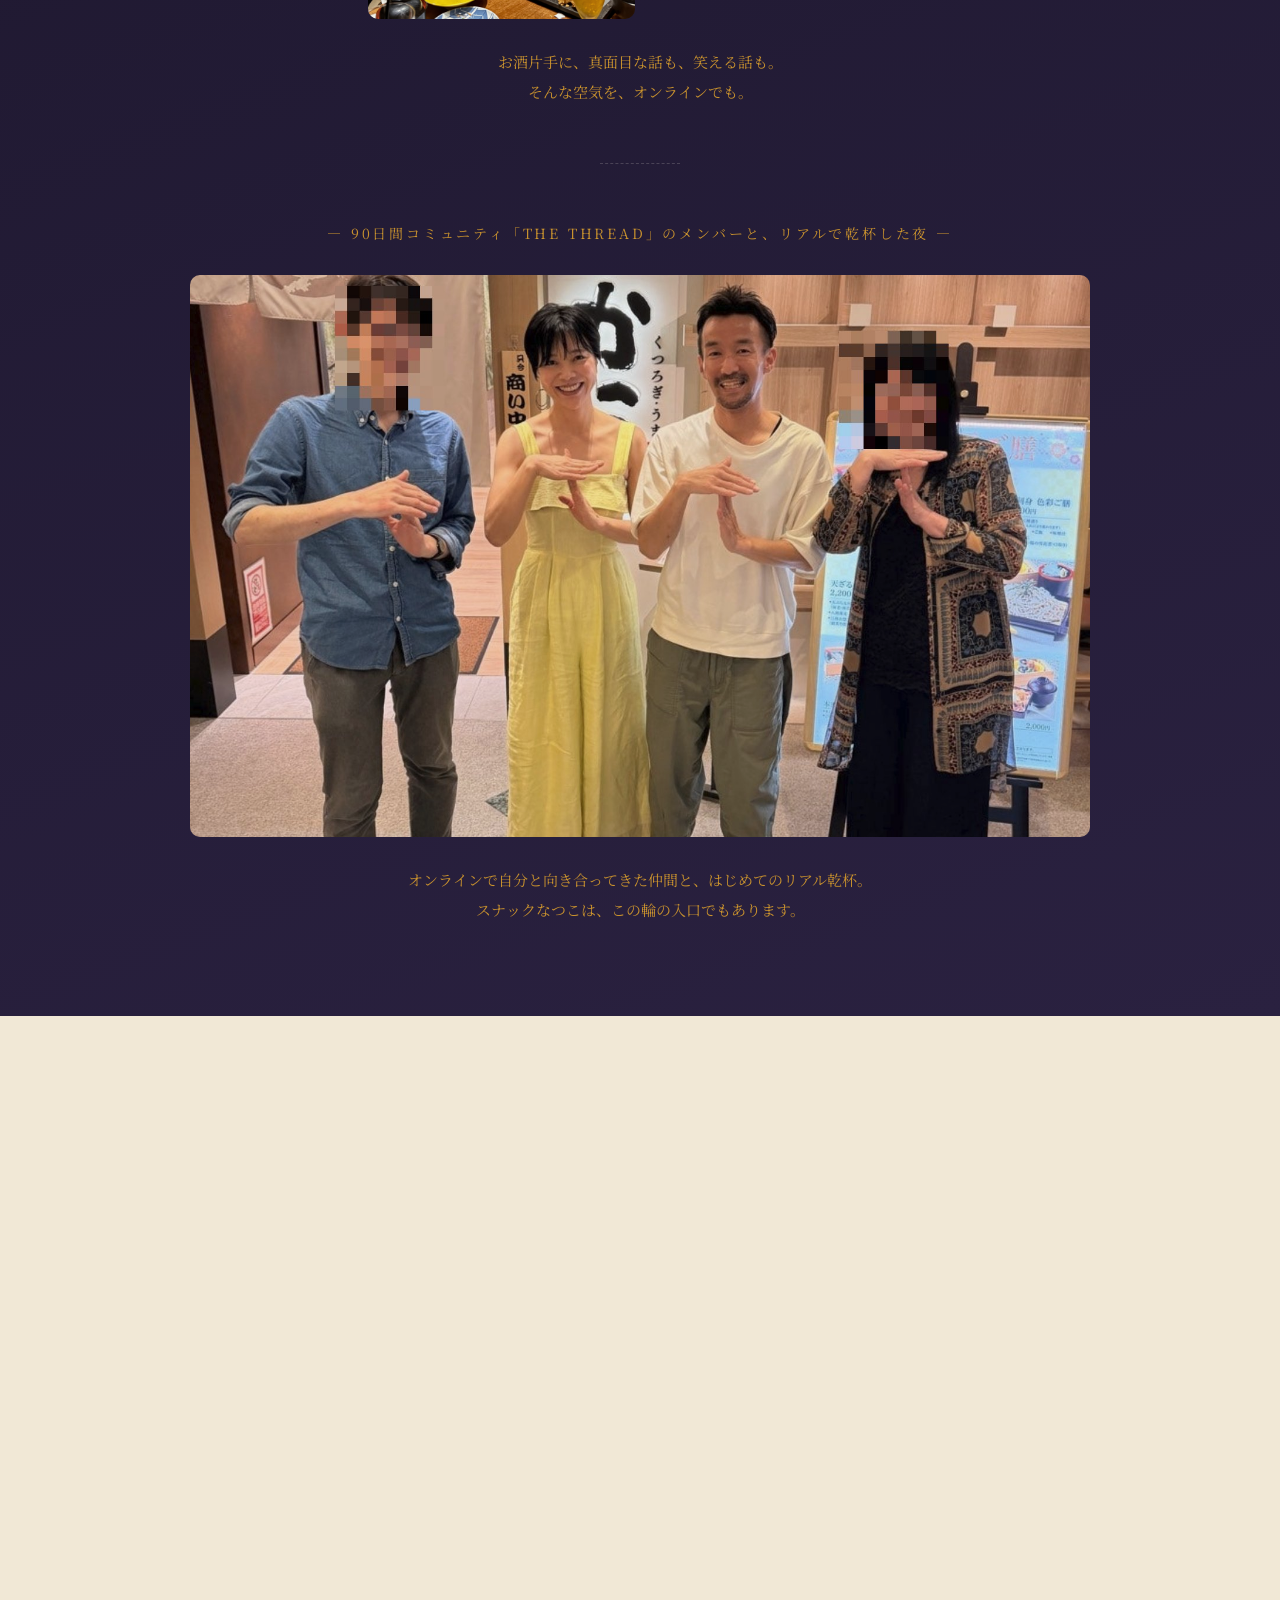
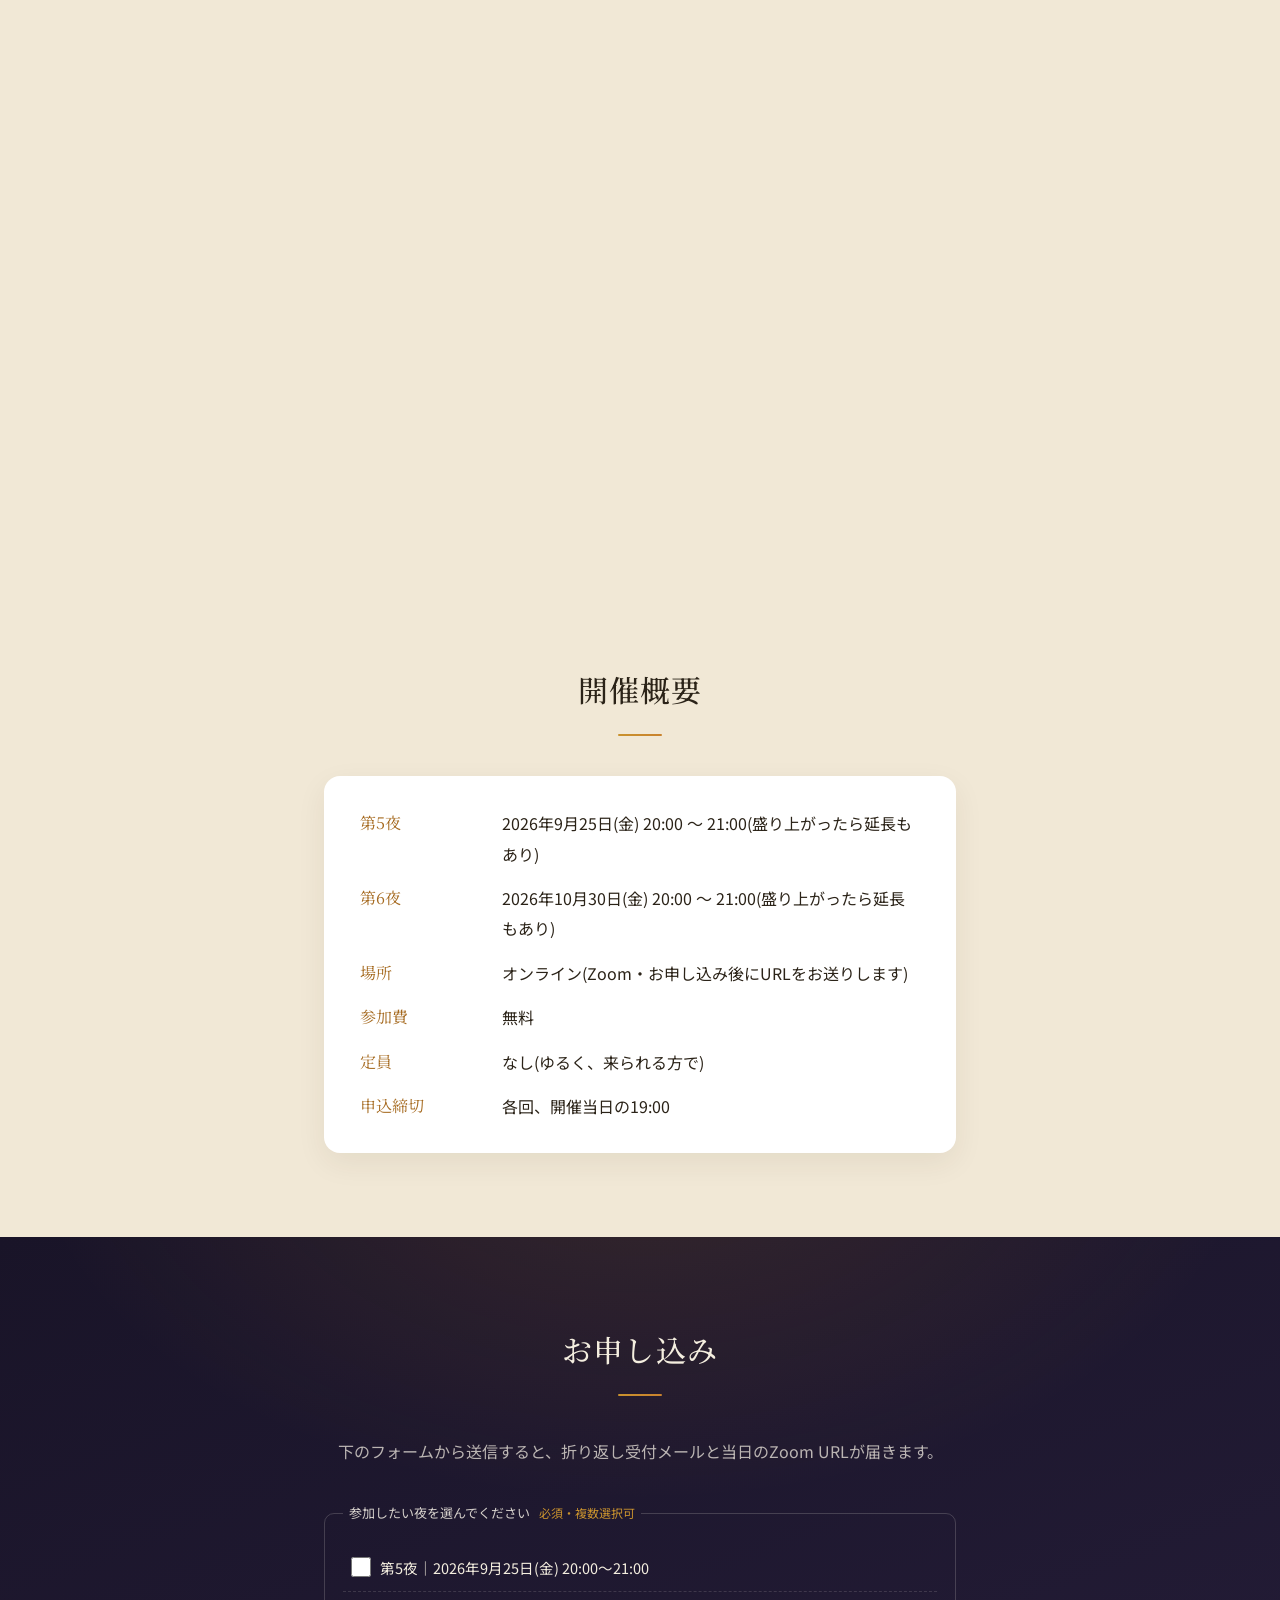
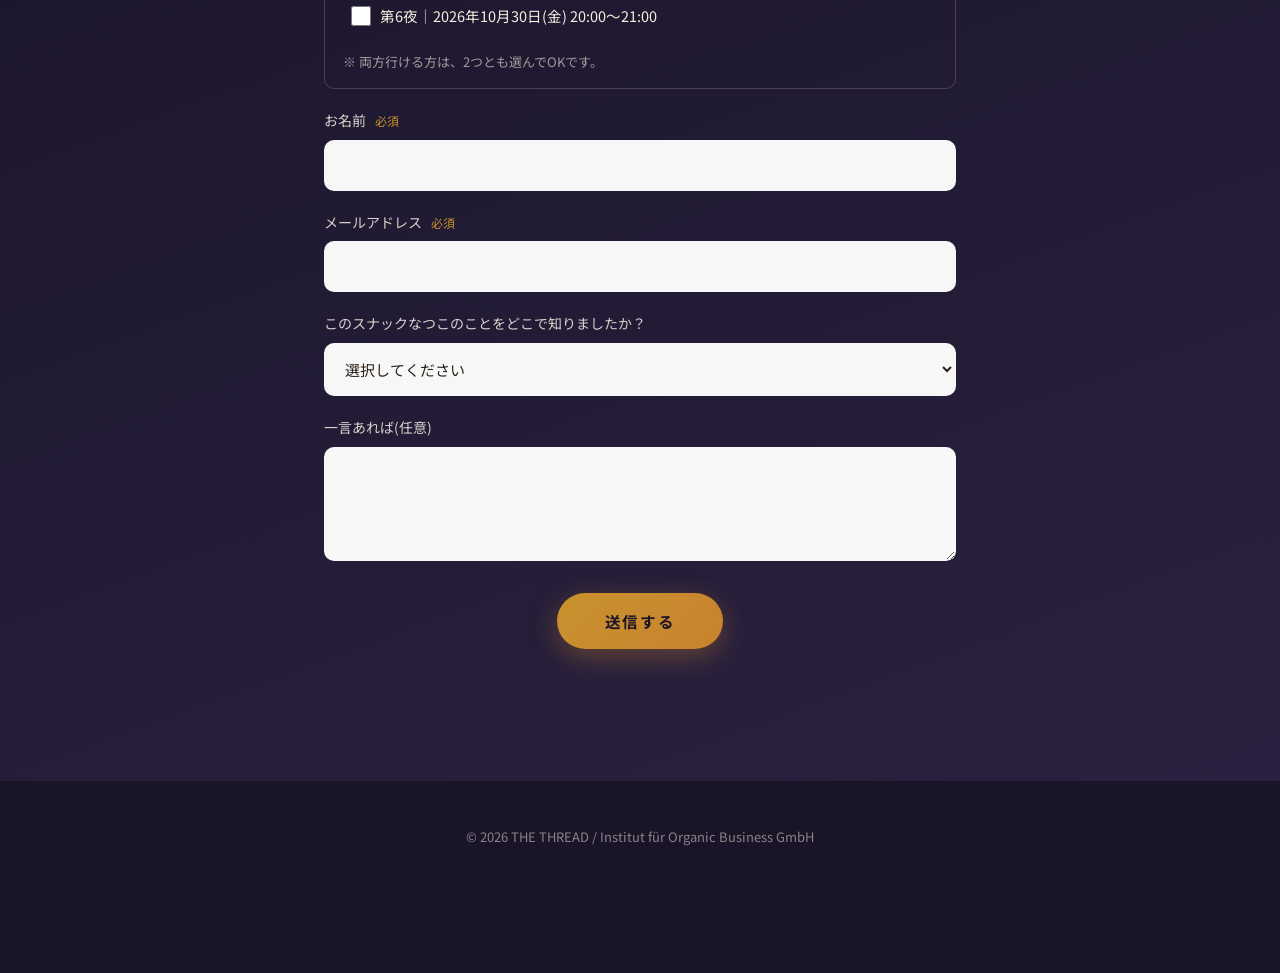
==== commit 50523bee: "日程選択の補足文を残り2枠に合わせて修正 8月分削除で選択肢が2つになったため「3つとも」→「2つとも」に修正" ====
--- a/index.html
+++ b/index.html
@@ -193,7 +193,7 @@
           <input type="checkbox" name="dates" value="2026-10-30">
           <span>第6夜｜2026年10月30日(金) 20:00〜21:00</span>
         </label>
-        <p class="note">※ 全部行ける方は、3つとも選んでOKです。</p>
+        <p class="note">※ 両方行ける方は、2つとも選んでOKです。</p>
       </fieldset>
       <label>
         <span>お名前 <em>必須</em></span>
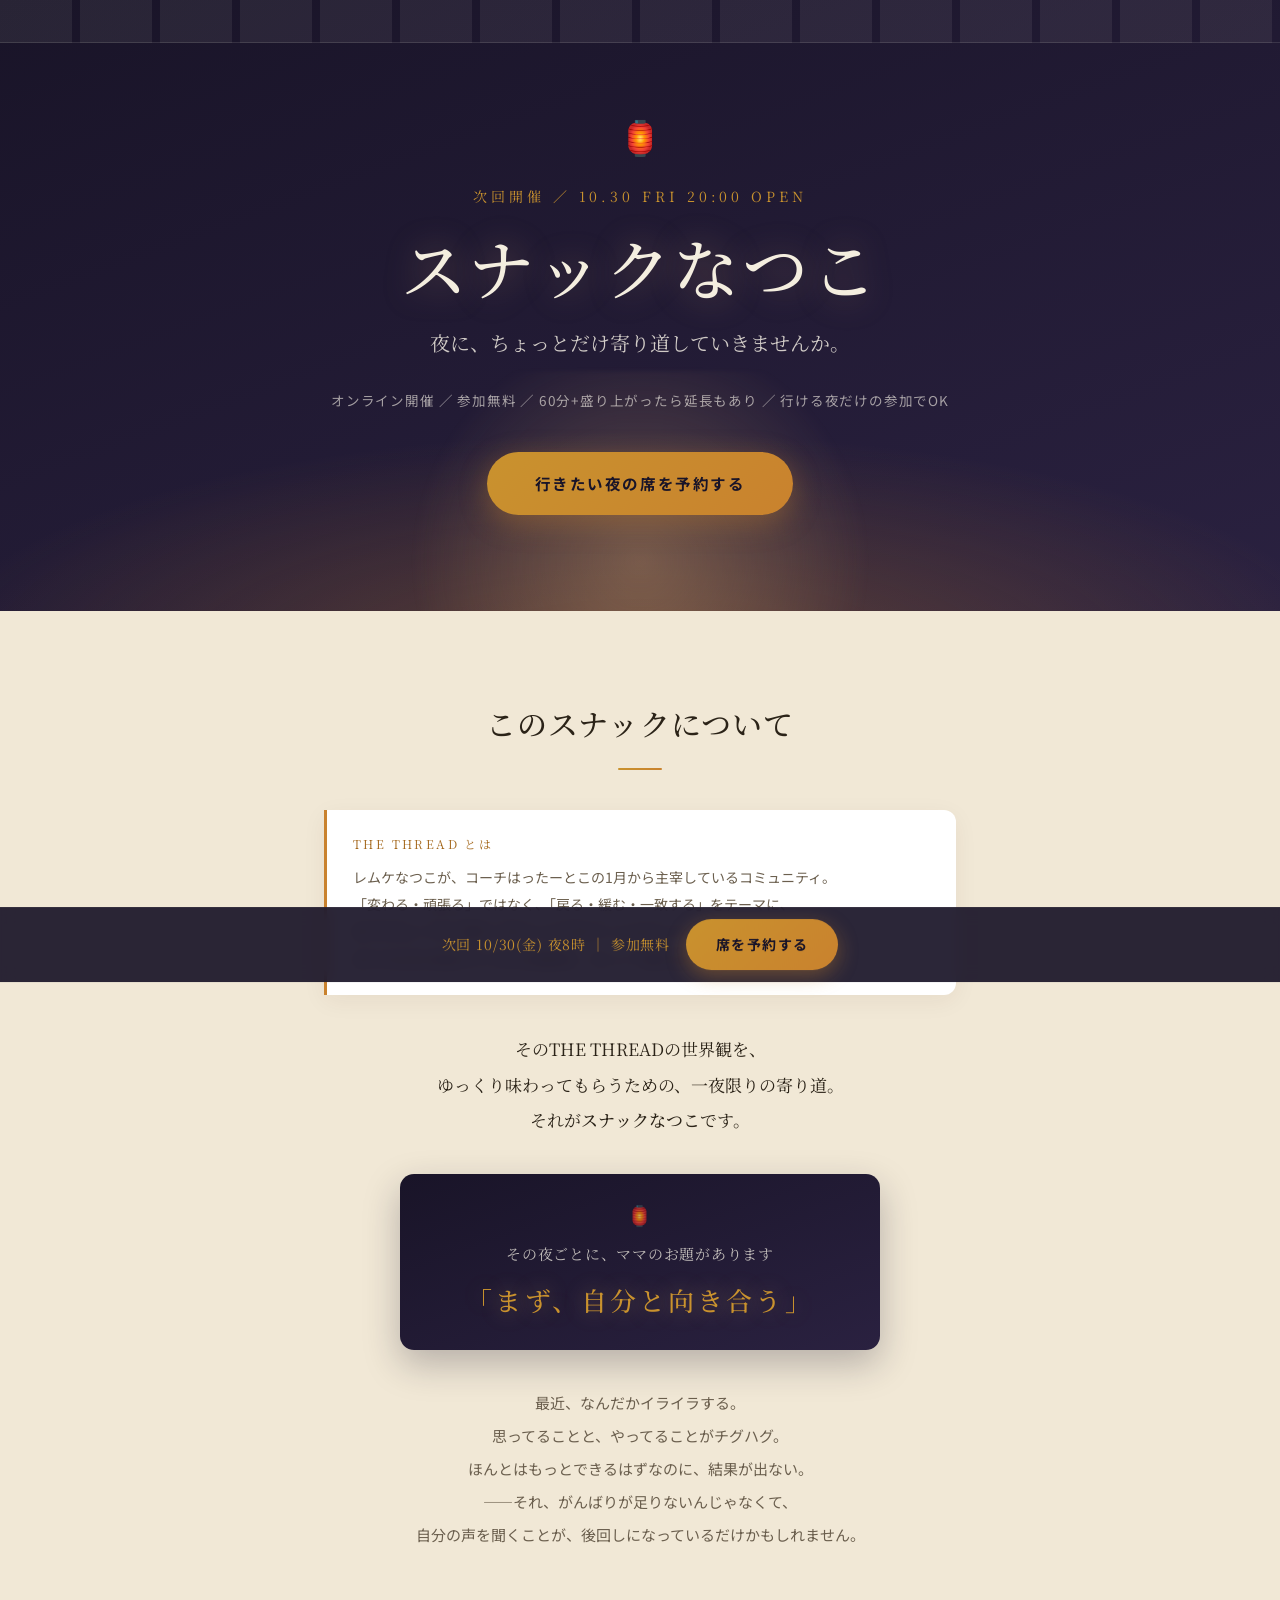
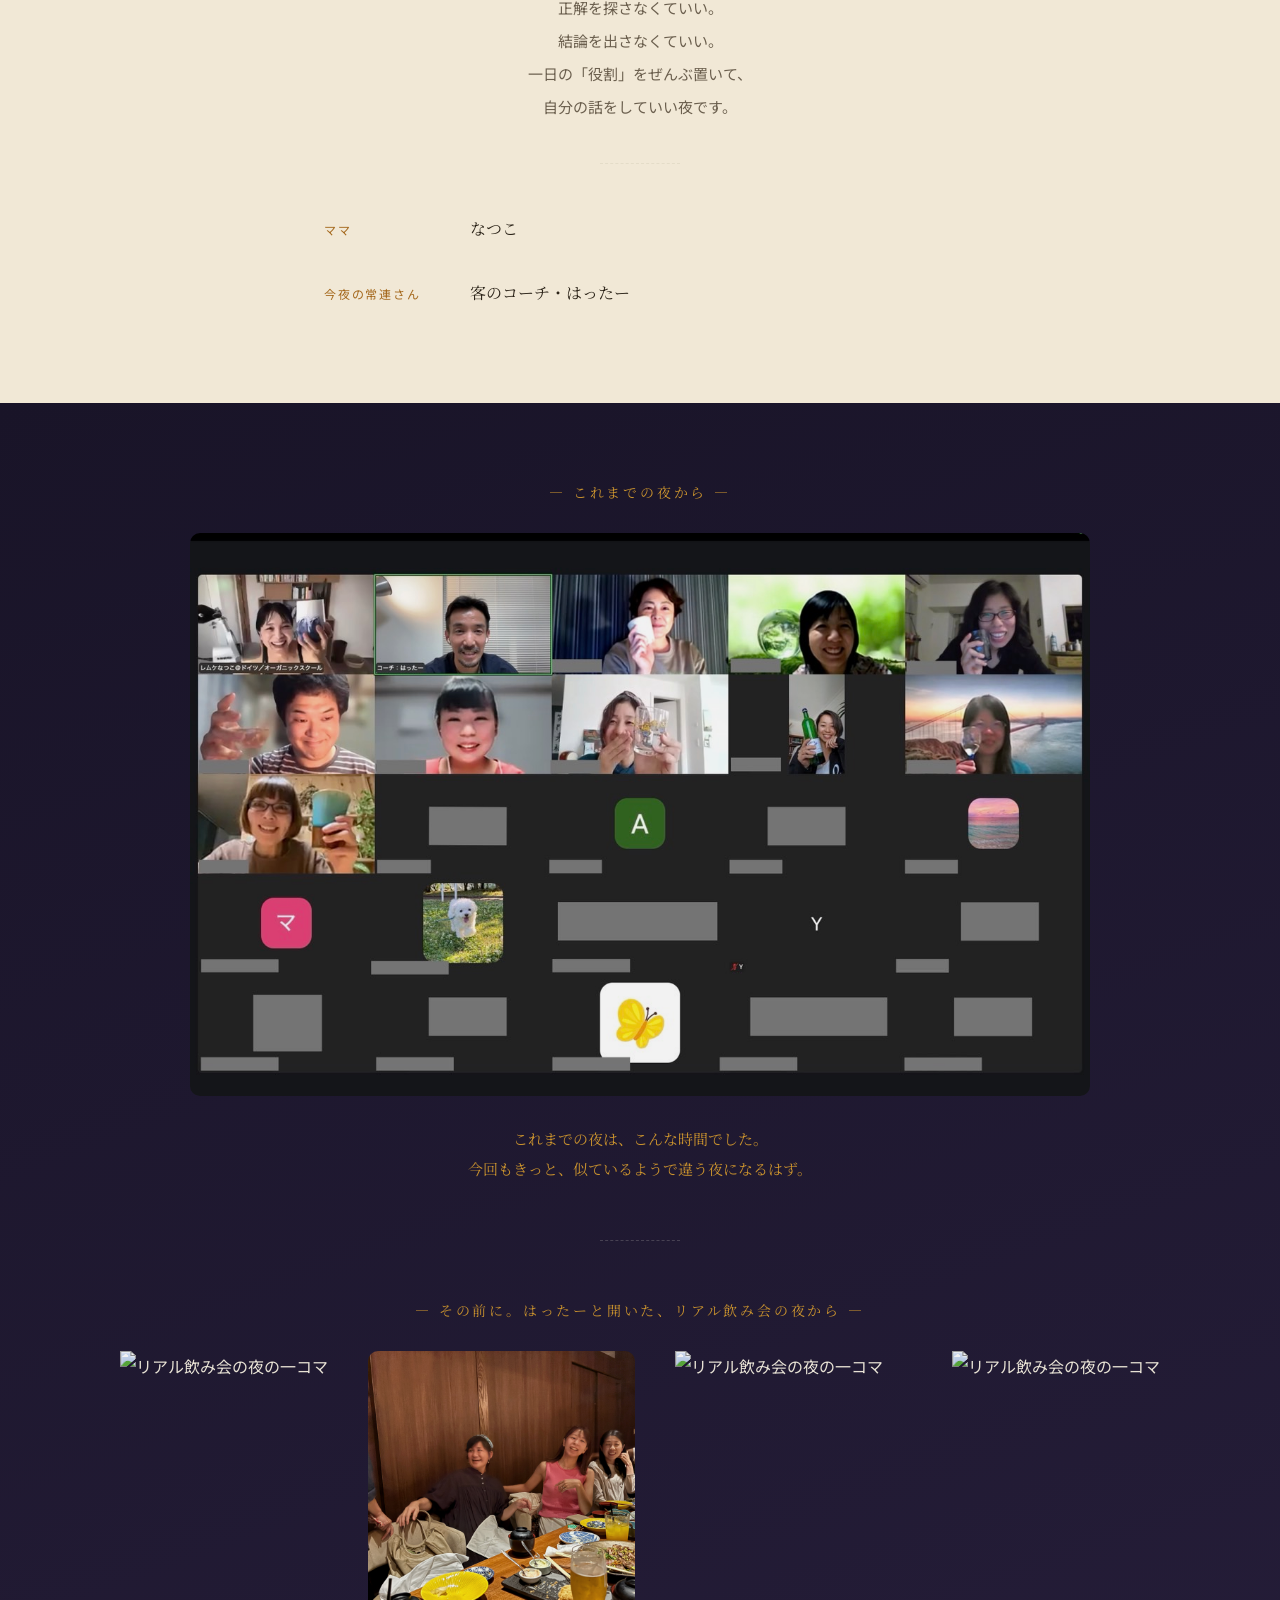
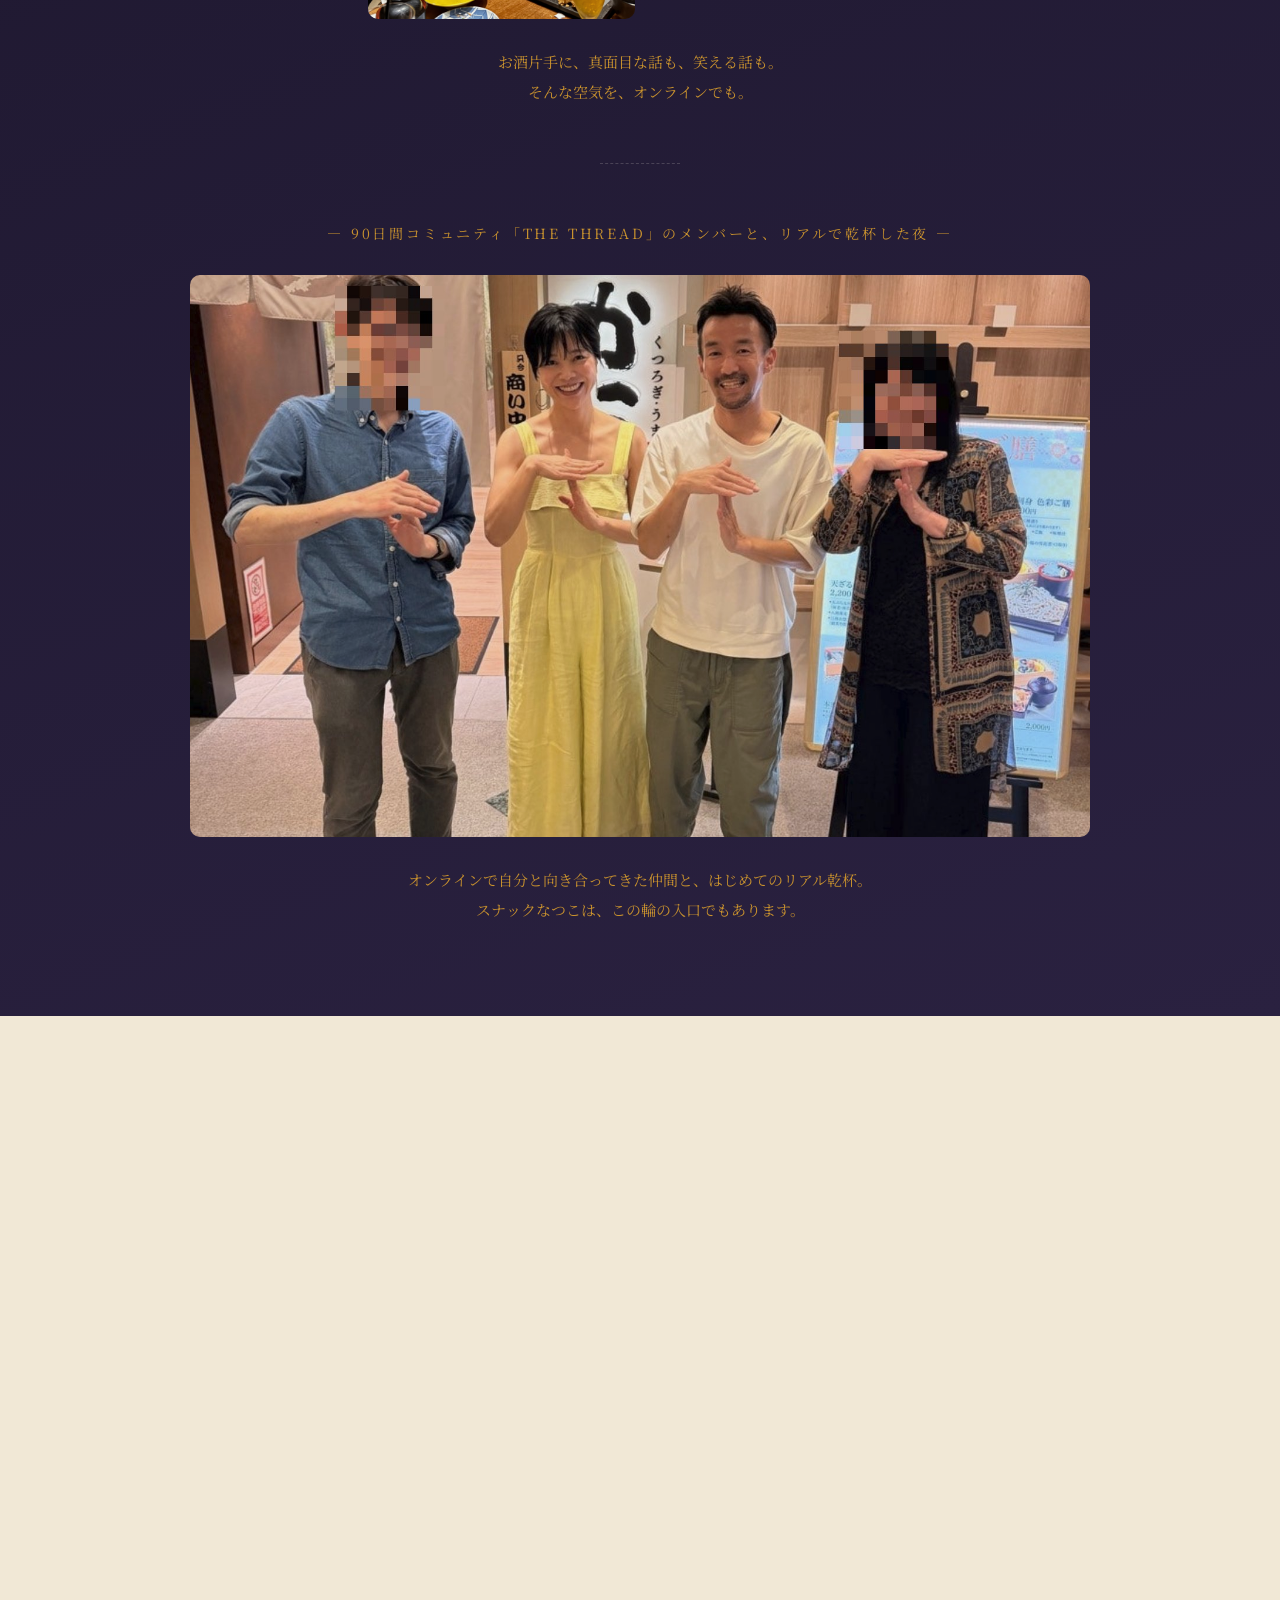
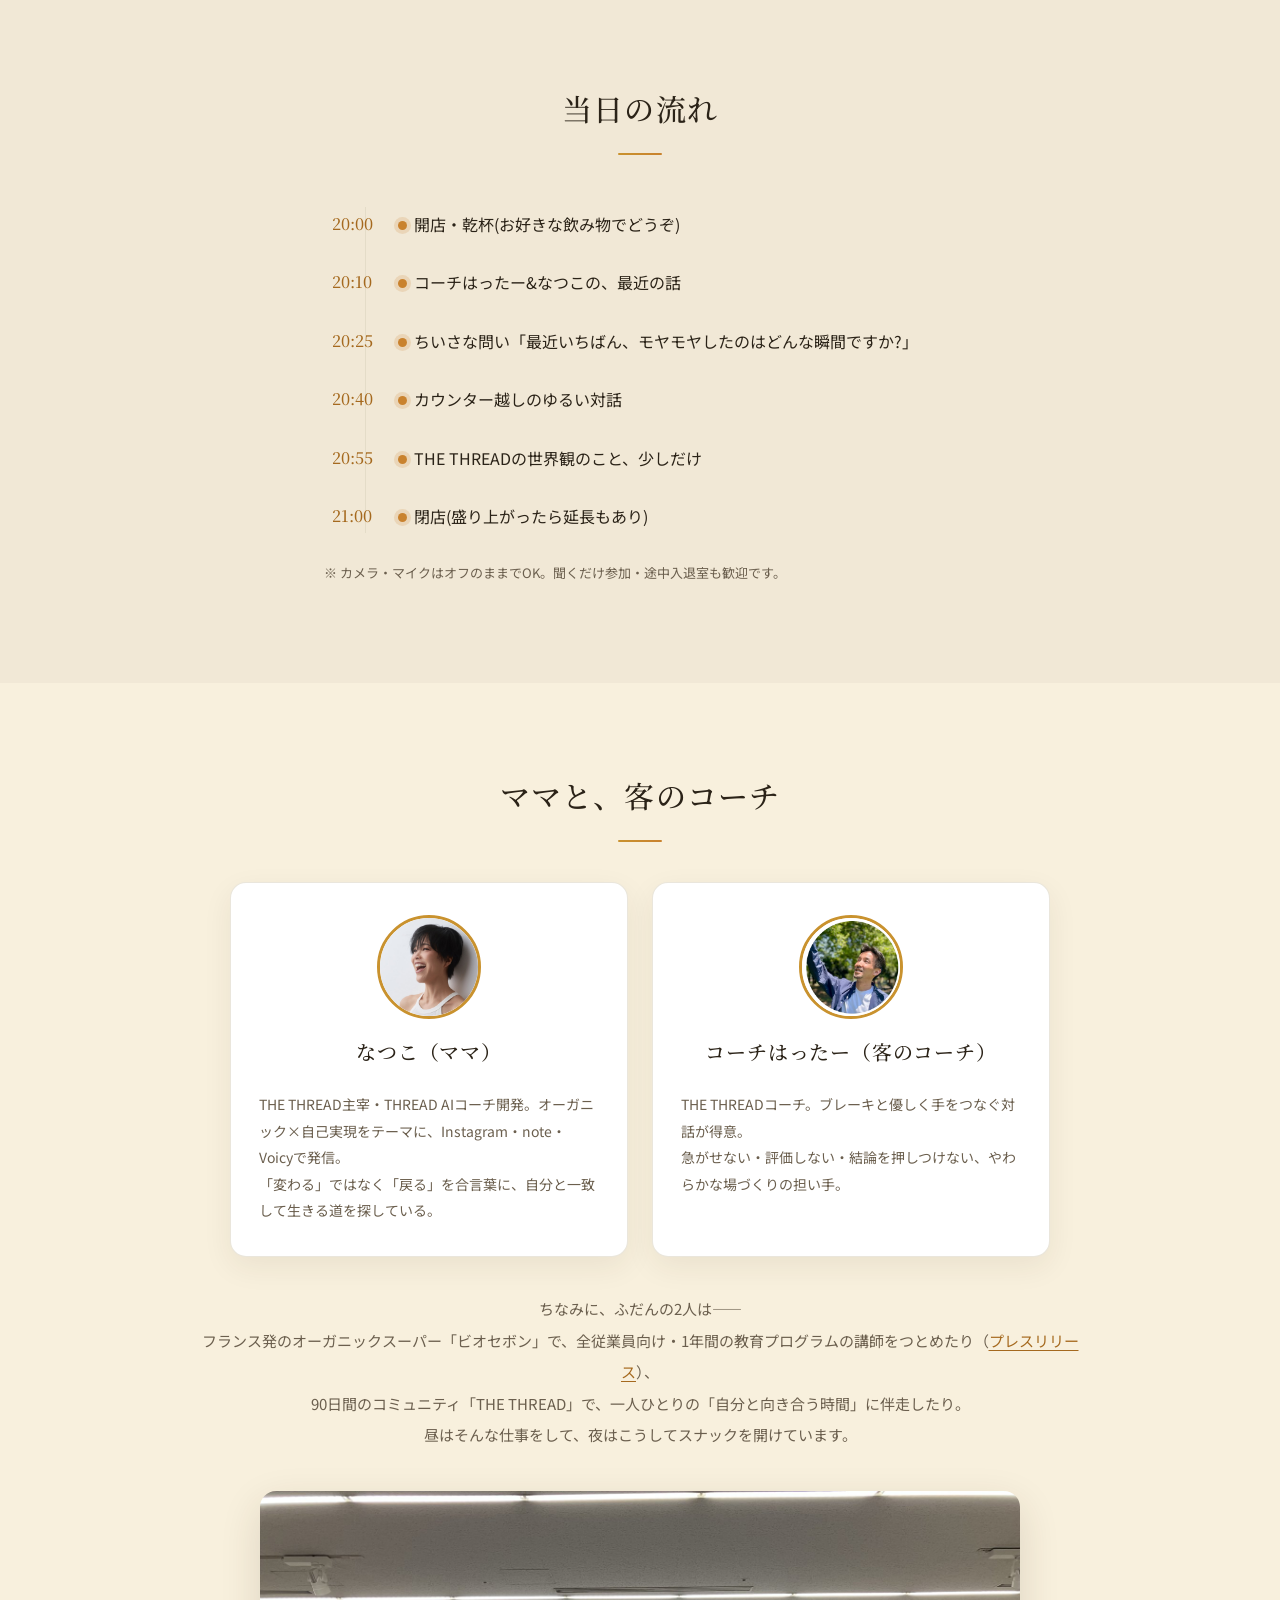
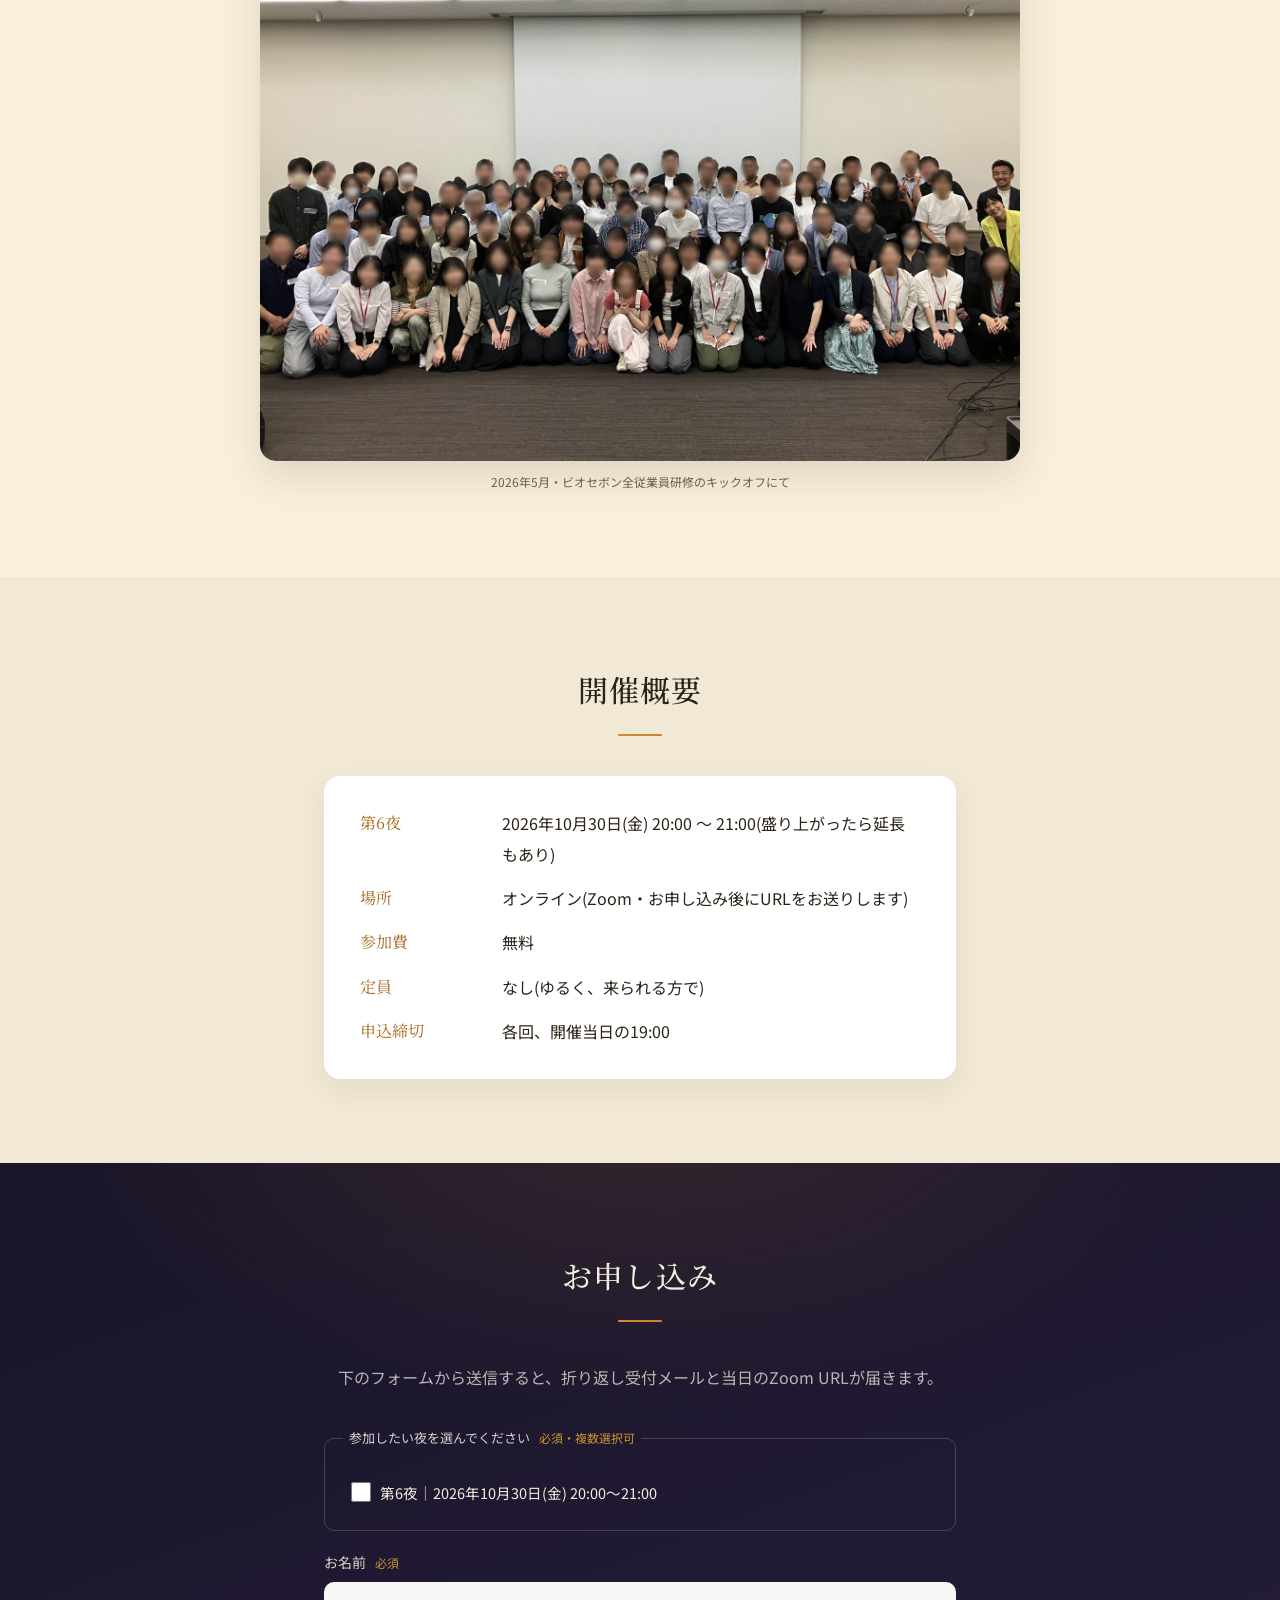
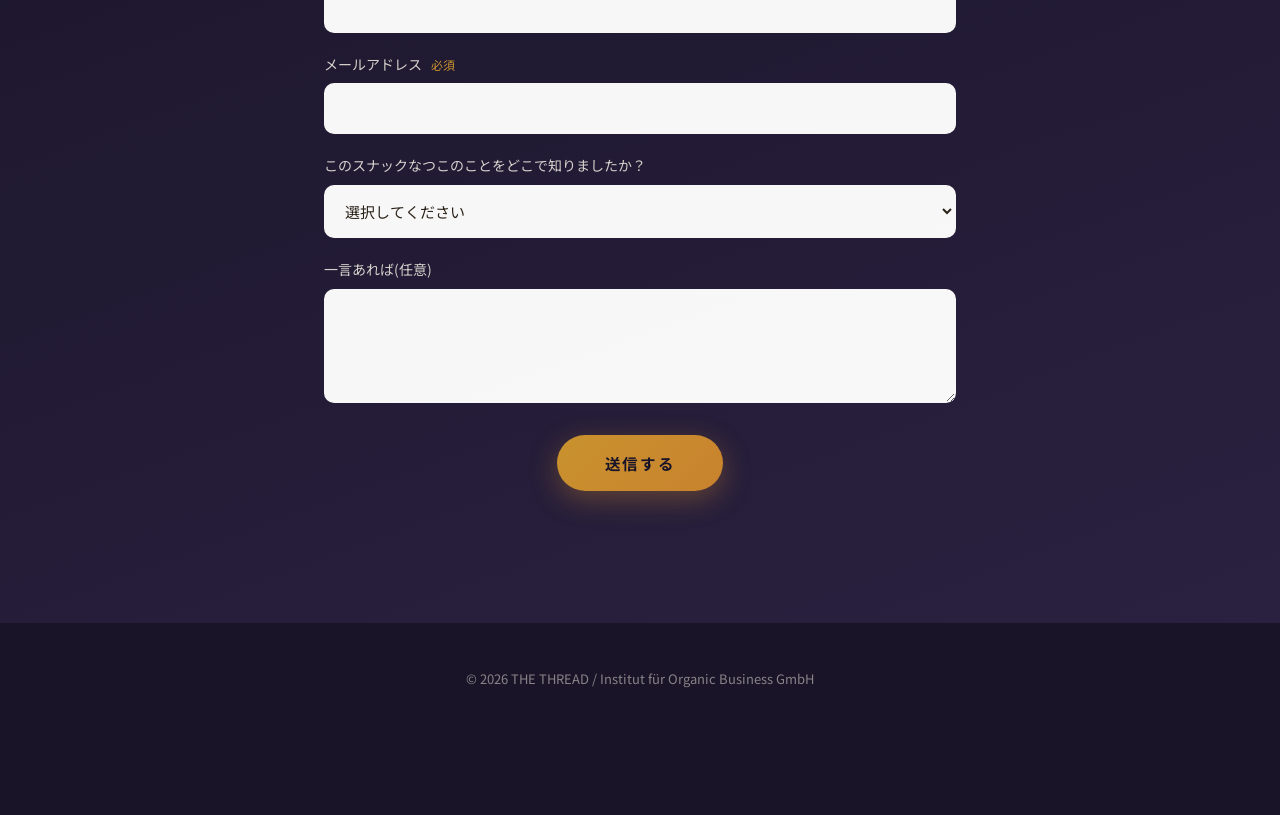
==== commit f00329f0: "9月分(第5夜)の申し込みを終了・削除 開催済みのため申し込みフォーム・開催概要・タイトル/見出し/フッター/サンクスページから9/25の記載を除去  Co-Authored-By: Claude S" ====
--- a/index.html
+++ b/index.html
@@ -12,9 +12,9 @@
 
 <meta charset="UTF-8">
 <meta name="viewport" content="width=device-width, initial-scale=1.0">
-<title>スナックなつこ 次回のご案内｜9/25・10/30(金)20:00開催</title>
-<meta name="description" content="家族や仕事のことばかりで後回しになってきた自分の話を、ゆっくりしていい夜。オンラインの寄り道、次回は9/25・10/30(いずれも金曜20時〜)、参加無料。行ける夜だけの参加でOK。">
-<meta property="og:title" content="スナックなつこ 次回のご案内｜9/25・10/30(金)20:00">
+<title>スナックなつこ 次回のご案内｜10/30(金)20:00開催</title>
+<meta name="description" content="家族や仕事のことばかりで後回しになってきた自分の話を、ゆっくりしていい夜。オンラインの寄り道、次回は10/30(金曜20時〜)、参加無料。行ける夜だけの参加でOK。">
+<meta property="og:title" content="スナックなつこ 次回のご案内｜10/30(金)20:00">
 <meta property="og:description" content="THE THREADの世界観をゆっくり味わう、オンラインの夜の寄り道。参加無料。行ける夜だけの参加でOK。">
 <link rel="preconnect" href="https://fonts.googleapis.com">
 <link rel="preconnect" href="https://fonts.gstatic.com" crossorigin>
@@ -26,7 +26,7 @@
 <header class="hero">
   <div class="hero-inner">
     <span class="hero-lantern">🏮</span>
-    <p class="hero-date">次回開催 ／ 9.25・10.30 いずれも FRI 20:00 OPEN</p>
+    <p class="hero-date">次回開催 ／ 10.30 FRI 20:00 OPEN</p>
     <h1 class="hero-title">スナックなつこ</h1>
     <p class="hero-sub">夜に、ちょっとだけ寄り道していきませんか。</p>
     <p class="hero-meta">オンライン開催 ／ 参加無料 ／ 60分+盛り上がったら延長もあり ／ 行ける夜だけの参加でOK</p>
@@ -167,7 +167,6 @@
   <div class="container narrow">
     <h2>開催概要</h2>
     <dl class="info-list">
-      <dt>第5夜</dt><dd>2026年9月25日(金) 20:00 〜 21:00(盛り上がったら延長もあり)</dd>
       <dt>第6夜</dt><dd>2026年10月30日(金) 20:00 〜 21:00(盛り上がったら延長もあり)</dd>
       <dt>場所</dt><dd>オンライン(Zoom・お申し込み後にURLをお送りします)</dd>
       <dt>参加費</dt><dd>無料</dd>
@@ -186,14 +185,9 @@
       <fieldset class="apply-dates">
         <legend>参加したい夜を選んでください <em>必須・複数選択可</em></legend>
         <label class="checkbox-row">
-          <input type="checkbox" name="dates" value="2026-09-25">
-          <span>第5夜｜2026年9月25日(金) 20:00〜21:00</span>
-        </label>
-        <label class="checkbox-row">
           <input type="checkbox" name="dates" value="2026-10-30">
           <span>第6夜｜2026年10月30日(金) 20:00〜21:00</span>
         </label>
-        <p class="note">※ 両方行ける方は、2つとも選んでOKです。</p>
       </fieldset>
       <label>
         <span>お名前 <em>必須</em></span>
@@ -232,7 +226,7 @@
 </footer>
 
 <div class="sticky-cta" id="stickyCta">
-  <span class="sticky-cta-text">次回 9/25・10/30(金) 夜8時 ｜ 参加無料</span>
+  <span class="sticky-cta-text">次回 10/30(金) 夜8時 ｜ 参加無料</span>
   <a class="btn-primary" href="#apply">席を予約する</a>
 </div>
 
